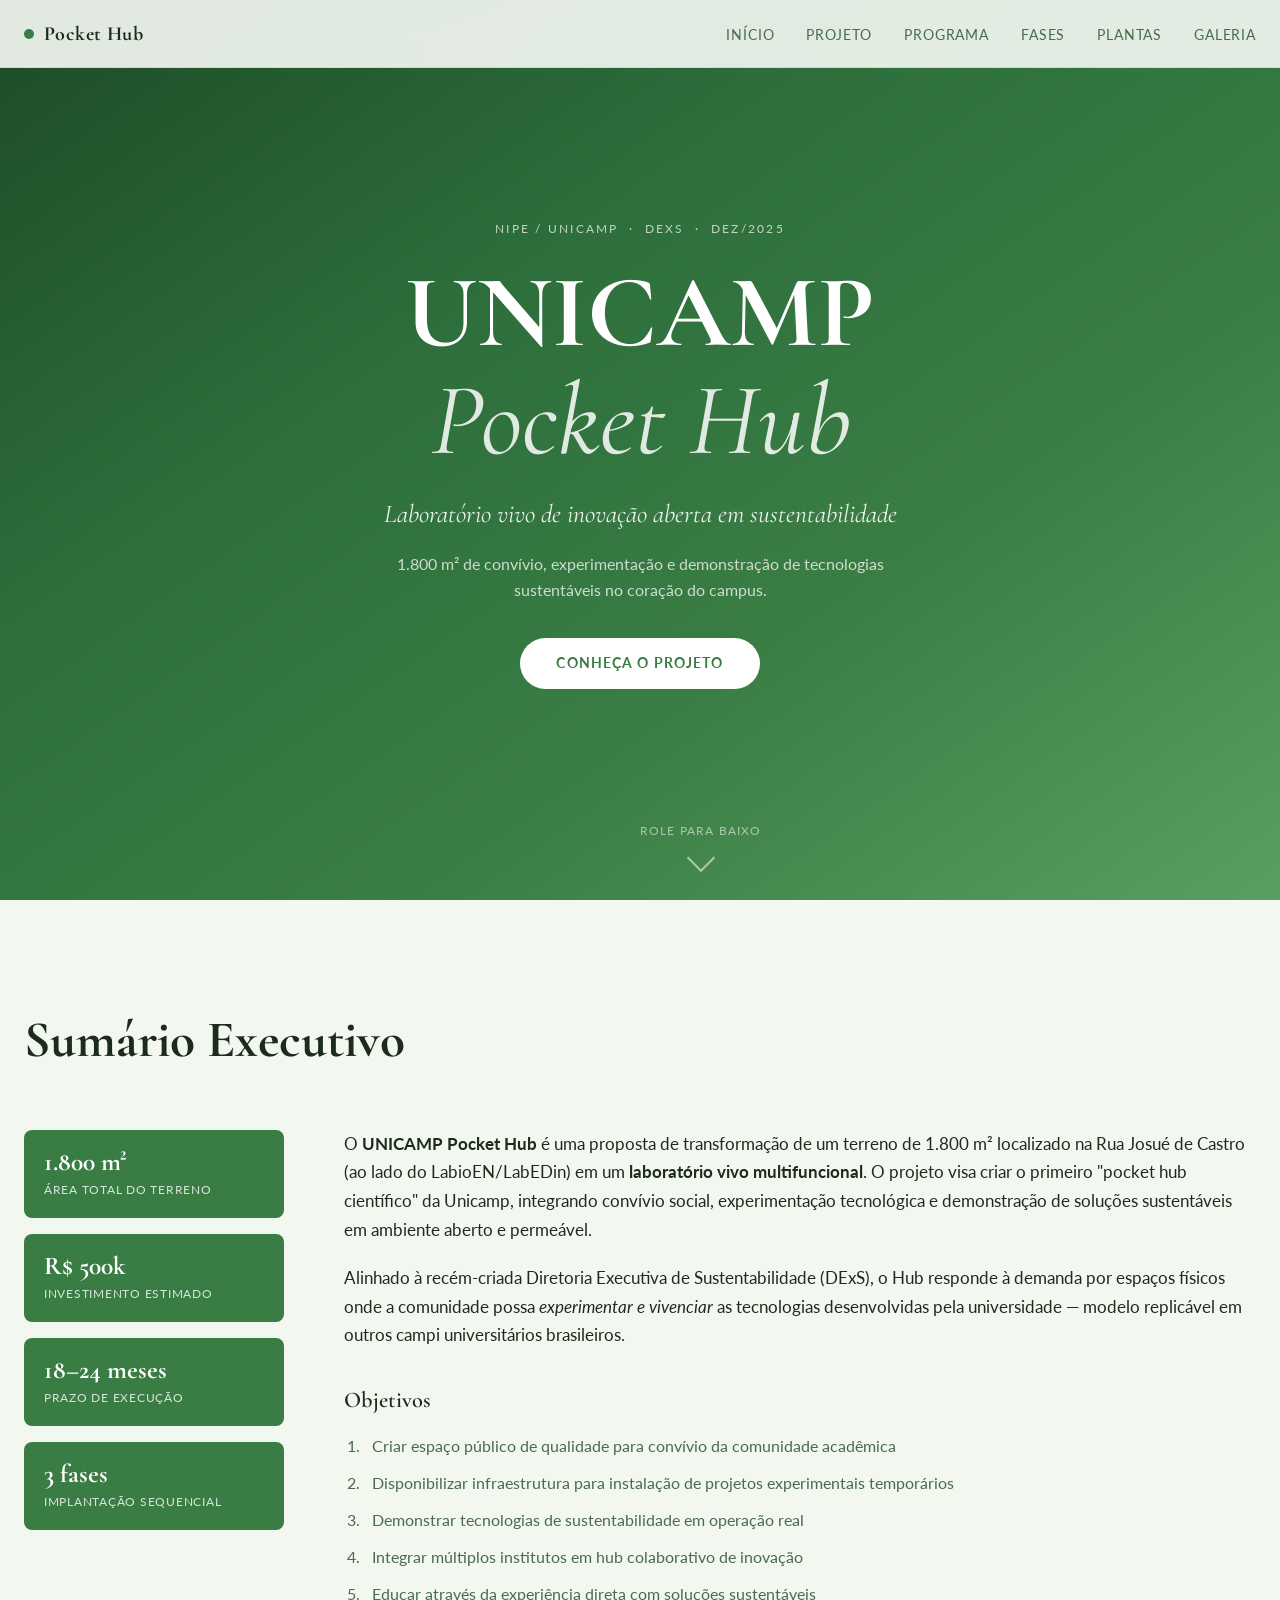
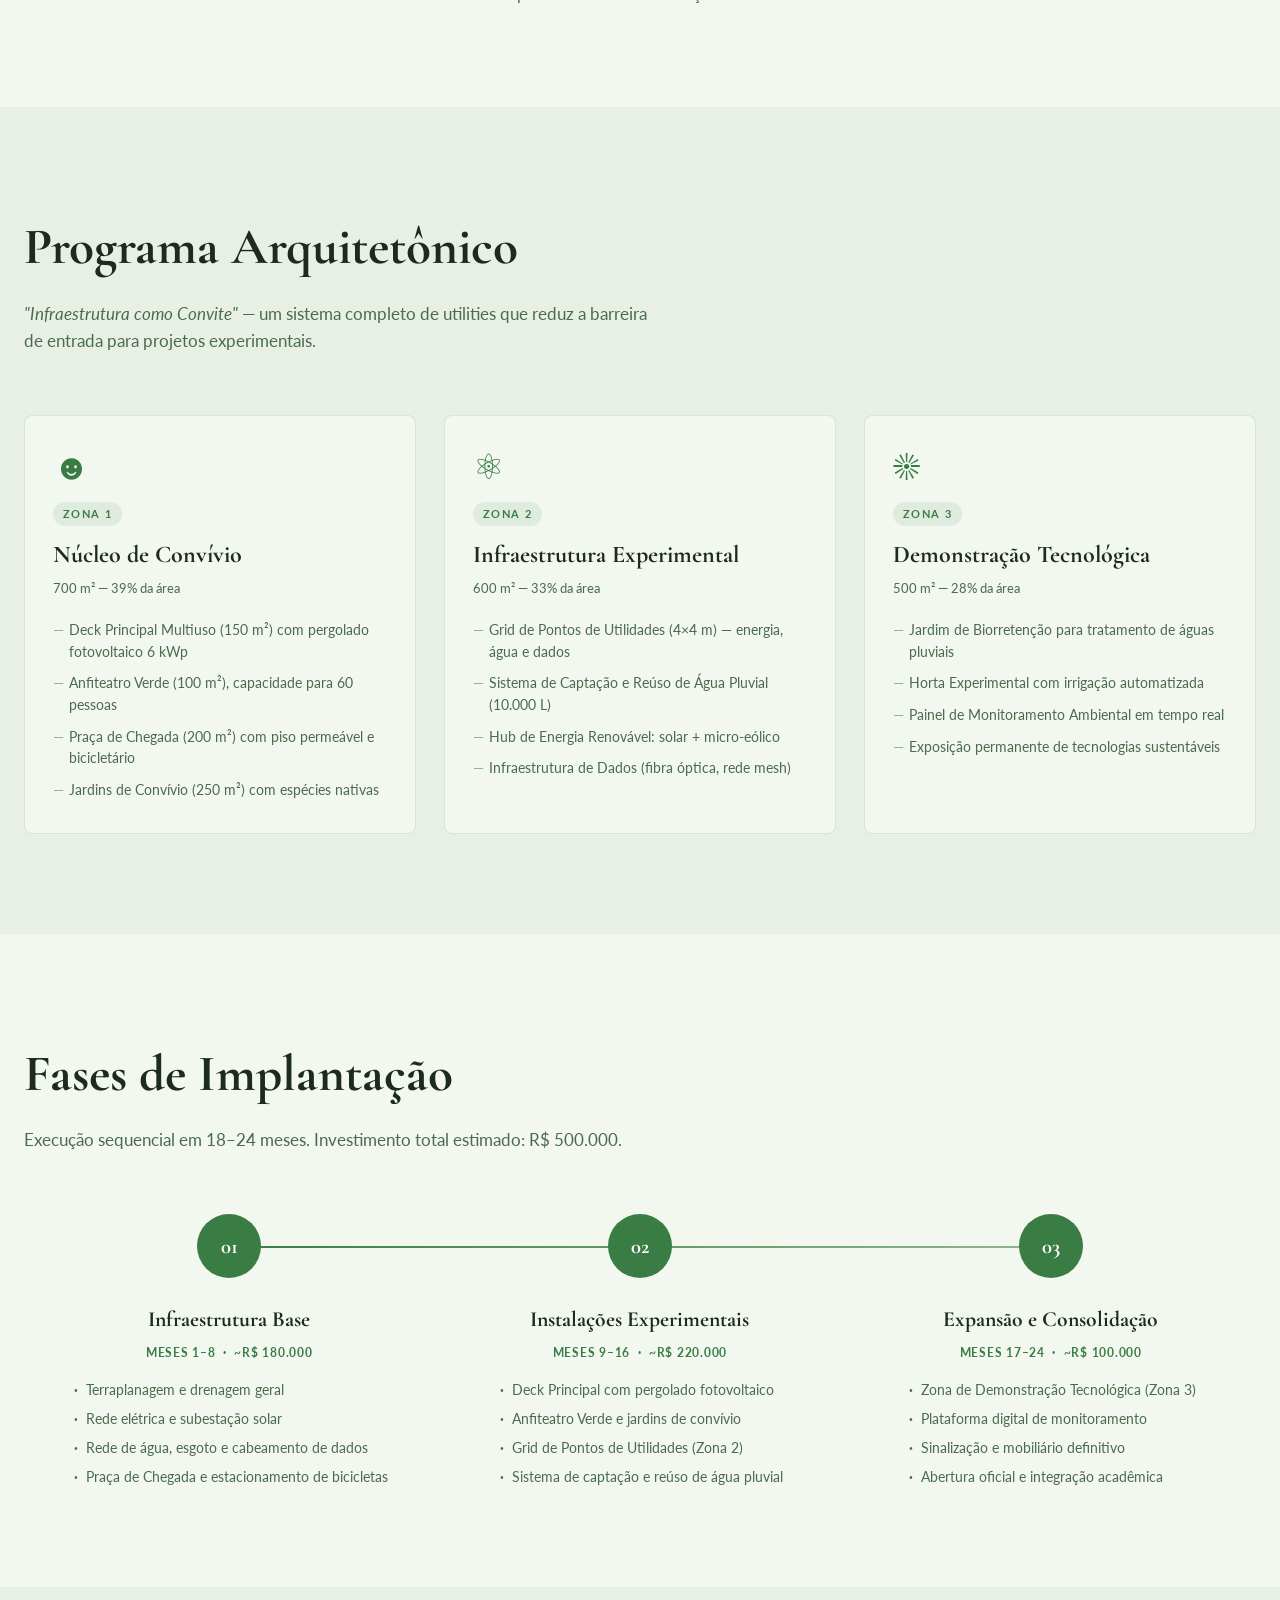
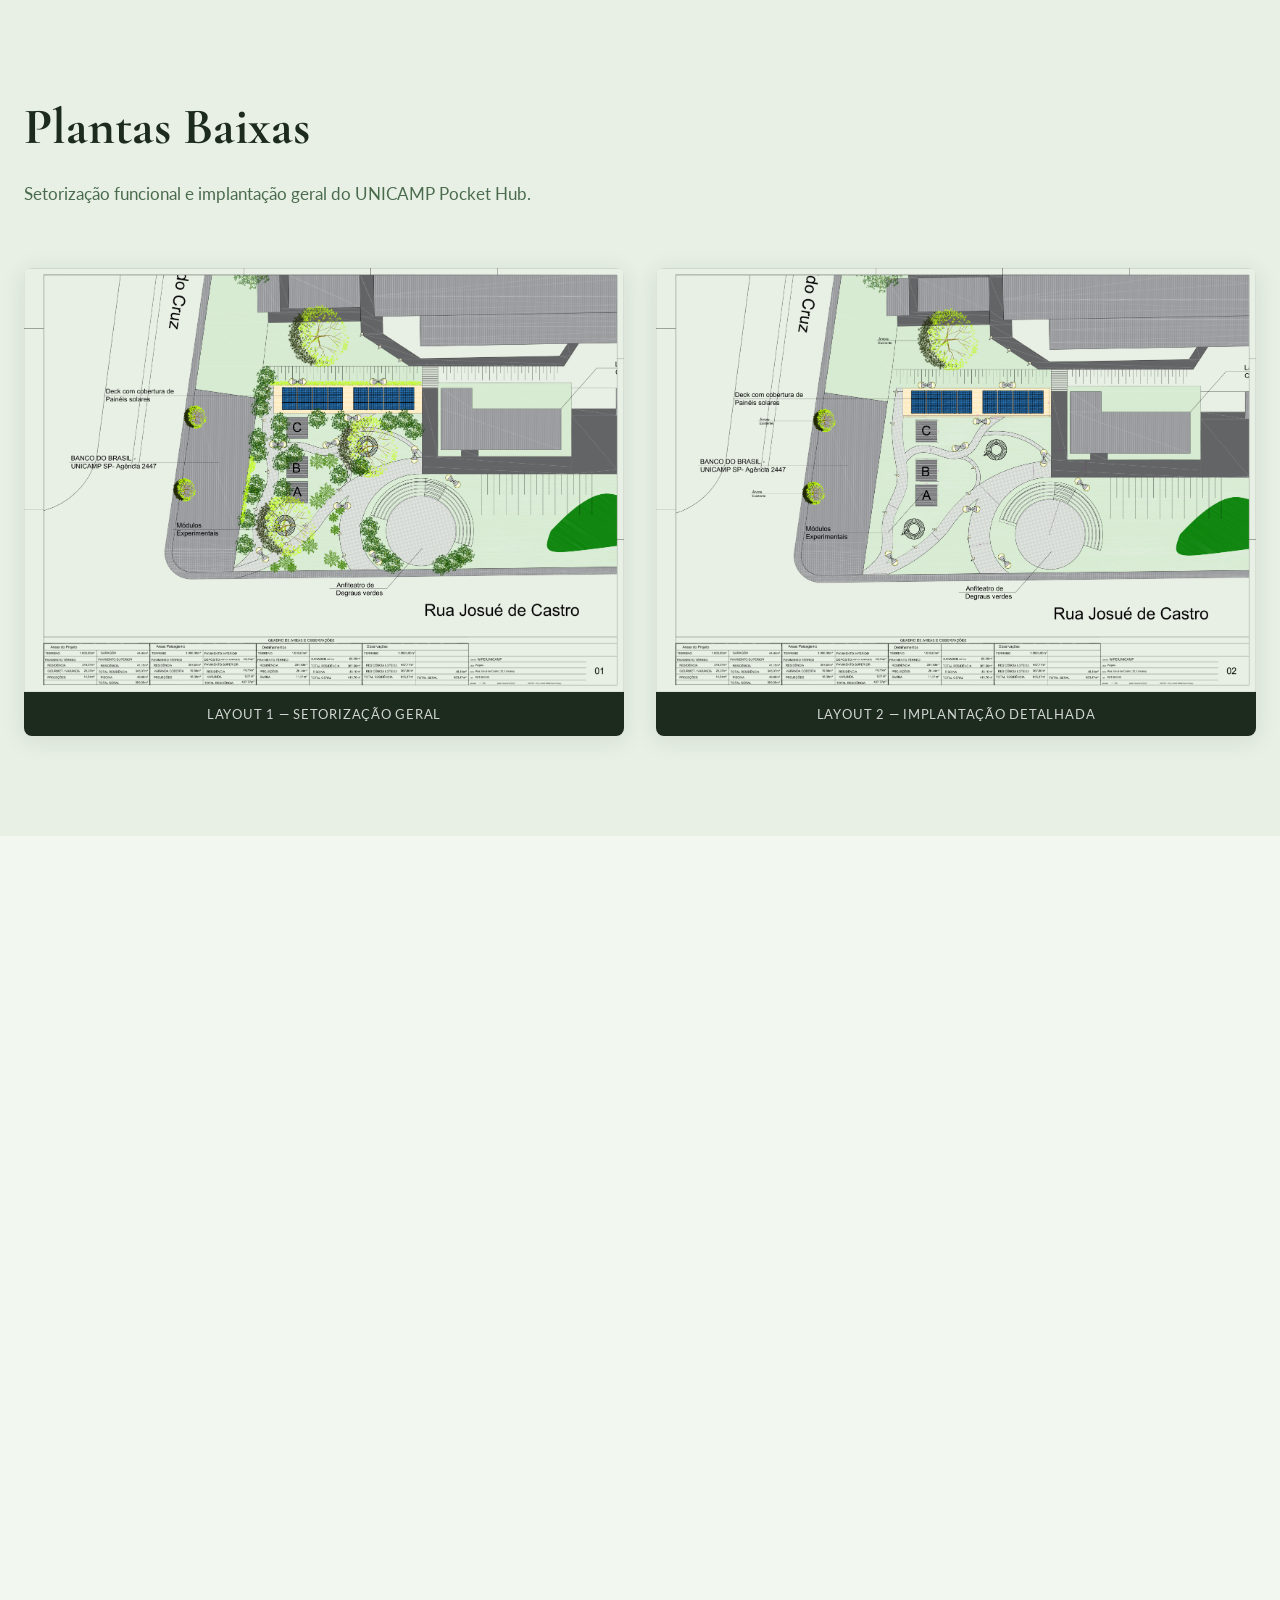
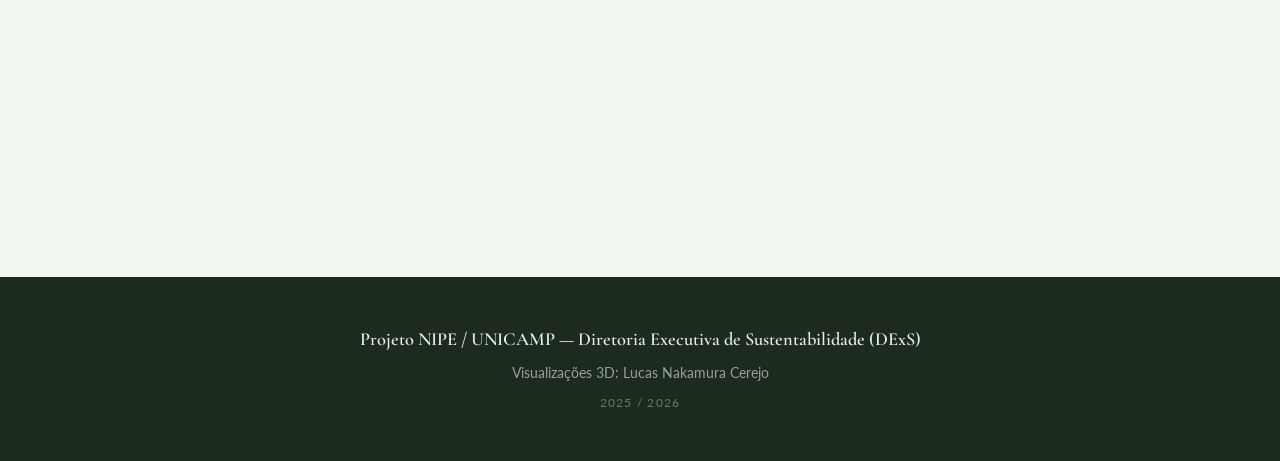
==== index.html @ 067ea8d1 "feat: initial GitHub Pages site for Pocket HIDS - Single-page pt-BR site: Hero, Sumário Executivo, P" ====
<!DOCTYPE html>
<html lang="pt-BR">
<head>
  <meta charset="UTF-8" />
  <meta name="viewport" content="width=device-width, initial-scale=1.0" />
  <title>UNICAMP Pocket Hub — NIPE/UNICAMP</title>
  <meta name="description" content="Pocket Hub de Inovação Aberta em Sustentabilidade — NIPE/UNICAMP. Laboratório vivo de 1.800m² para convívio, experimentação e demonstração de tecnologias sustentáveis." />
  <link rel="preconnect" href="https://fonts.googleapis.com" />
  <link rel="preconnect" href="https://fonts.gstatic.com" crossorigin />
  <link href="https://fonts.googleapis.com/css2?family=Cormorant+Garamond:ital,wght@0,400;0,600;0,700;1,400&family=Lato:wght@300;400;700&display=swap" rel="stylesheet" />
  <link rel="stylesheet" href="styles.css" />
</head>
<body>

  <!-- Scroll progress bar -->
  <div id="progress-bar" aria-hidden="true"></div>

  <!-- ========== NAVBAR (desktop) ========== -->
  <nav class="navbar" id="navbar">
    <div class="navbar__inner">
      <a class="navbar__brand" href="#inicio">
        <span class="navbar__brand-dot"></span>
        Pocket Hub
      </a>
      <ul class="navbar__links">
        <li><a href="#inicio">Início</a></li>
        <li><a href="#projeto">Projeto</a></li>
        <li><a href="#programa">Programa</a></li>
        <li><a href="#fases">Fases</a></li>
        <li><a href="#plantas">Plantas</a></li>
        <li><a href="#galeria">Galeria</a></li>
      </ul>
    </div>
  </nav>

  <!-- ========== HERO ========== -->
  <section id="inicio" class="hero">
    <div class="hero__bg" id="hero-bg"></div>
    <div class="hero__content">
      <p class="hero__eyebrow fade-in">NIPE / UNICAMP &nbsp;·&nbsp; DExS &nbsp;·&nbsp; Dez/2025</p>
      <h1 class="hero__title fade-in">UNICAMP<br><span>Pocket Hub</span></h1>
      <p class="hero__subtitle fade-in">Laboratório vivo de inovação aberta em sustentabilidade</p>
      <p class="hero__tagline fade-in">1.800 m² de convívio, experimentação e demonstração de tecnologias sustentáveis no coração do campus.</p>
      <a href="#projeto" class="hero__cta fade-in">Conheça o projeto</a>
    </div>
    <div class="hero__scroll-hint fade-in" aria-hidden="true">
      <span>role para baixo</span>
      <div class="hero__scroll-arrow"></div>
    </div>
  </section>

  <!-- ========== SUMÁRIO EXECUTIVO ========== -->
  <section id="projeto" class="section">
    <div class="section__inner">
      <h2 class="section__title fade-in">Sumário Executivo</h2>
      <div class="projeto__layout">

        <!-- Sticky stats sidebar -->
        <aside class="projeto__stats fade-in">
          <div class="stat-pill">
            <span class="stat-pill__value">1.800 m²</span>
            <span class="stat-pill__label">Área total do terreno</span>
          </div>
          <div class="stat-pill">
            <span class="stat-pill__value">R$ 500k</span>
            <span class="stat-pill__label">Investimento estimado</span>
          </div>
          <div class="stat-pill">
            <span class="stat-pill__value">18–24 meses</span>
            <span class="stat-pill__label">Prazo de execução</span>
          </div>
          <div class="stat-pill">
            <span class="stat-pill__value">3 fases</span>
            <span class="stat-pill__label">Implantação sequencial</span>
          </div>
        </aside>

        <!-- Overview + objectives -->
        <div class="projeto__body fade-in">
          <p class="projeto__overview">
            O <strong>UNICAMP Pocket Hub</strong> é uma proposta de transformação de um terreno de 1.800&nbsp;m² localizado na Rua Josué de Castro (ao lado do LabioEN/LabEDin) em um <strong>laboratório vivo multifuncional</strong>. O projeto visa criar o primeiro "pocket hub científico" da Unicamp, integrando convívio social, experimentação tecnológica e demonstração de soluções sustentáveis em ambiente aberto e permeável.
          </p>
          <p class="projeto__overview">
            Alinhado à recém-criada Diretoria Executiva de Sustentabilidade (DExS), o Hub responde à demanda por espaços físicos onde a comunidade possa <em>experimentar e vivenciar</em> as tecnologias desenvolvidas pela universidade — modelo replicável em outros campi universitários brasileiros.
          </p>
          <h3 class="projeto__objectives-title">Objetivos</h3>
          <ol class="projeto__objectives">
            <li>Criar espaço público de qualidade para convívio da comunidade acadêmica</li>
            <li>Disponibilizar infraestrutura para instalação de projetos experimentais temporários</li>
            <li>Demonstrar tecnologias de sustentabilidade em operação real</li>
            <li>Integrar múltiplos institutos em hub colaborativo de inovação</li>
            <li>Educar através da experiência direta com soluções sustentáveis</li>
          </ol>
        </div>
      </div>
    </div>
  </section>

  <!-- ========== PROGRAMA ARQUITETÔNICO ========== -->
  <section id="programa" class="section section--alt">
    <div class="section__inner">
      <h2 class="section__title fade-in">Programa Arquitetônico</h2>
      <p class="section__subtitle fade-in">
        <em>"Infraestrutura como Convite"</em> — um sistema completo de utilities que reduz a barreira de entrada para projetos experimentais.
      </p>

      <div class="zona-cards">

        <!-- Zona 1 -->
        <article class="zona-card fade-in">
          <div class="zona-card__icon" aria-hidden="true">&#9787;</div>
          <div class="zona-card__header">
            <span class="zona-card__tag">Zona 1</span>
            <h3 class="zona-card__title">Núcleo de Convívio</h3>
            <p class="zona-card__area">700 m² &mdash; 39% da área</p>
          </div>
          <ul class="zona-card__list">
            <li>Deck Principal Multiuso (150 m²) com pergolado fotovoltaico 6 kWp</li>
            <li>Anfiteatro Verde (100 m²), capacidade para 60 pessoas</li>
            <li>Praça de Chegada (200 m²) com piso permeável e bicicletário</li>
            <li>Jardins de Convívio (250 m²) com espécies nativas</li>
          </ul>
        </article>

        <!-- Zona 2 -->
        <article class="zona-card fade-in">
          <div class="zona-card__icon" aria-hidden="true">&#9883;</div>
          <div class="zona-card__header">
            <span class="zona-card__tag">Zona 2</span>
            <h3 class="zona-card__title">Infraestrutura Experimental</h3>
            <p class="zona-card__area">600 m² &mdash; 33% da área</p>
          </div>
          <ul class="zona-card__list">
            <li>Grid de Pontos de Utilidades (4×4 m) — energia, água e dados</li>
            <li>Sistema de Captação e Reúso de Água Pluvial (10.000 L)</li>
            <li>Hub de Energia Renovável: solar + micro-eólico</li>
            <li>Infraestrutura de Dados (fibra óptica, rede mesh)</li>
          </ul>
        </article>

        <!-- Zona 3 -->
        <article class="zona-card fade-in">
          <div class="zona-card__icon" aria-hidden="true">&#9728;</div>
          <div class="zona-card__header">
            <span class="zona-card__tag">Zona 3</span>
            <h3 class="zona-card__title">Demonstração Tecnológica</h3>
            <p class="zona-card__area">500 m² &mdash; 28% da área</p>
          </div>
          <ul class="zona-card__list">
            <li>Jardim de Biorretenção para tratamento de águas pluviais</li>
            <li>Horta Experimental com irrigação automatizada</li>
            <li>Painel de Monitoramento Ambiental em tempo real</li>
            <li>Exposição permanente de tecnologias sustentáveis</li>
          </ul>
        </article>

      </div>
    </div>
  </section>

  <!-- ========== FASES DE IMPLANTAÇÃO ========== -->
  <section id="fases" class="section">
    <div class="section__inner">
      <h2 class="section__title fade-in">Fases de Implantação</h2>
      <p class="section__subtitle fade-in">Execução sequencial em 18–24 meses. Investimento total estimado: R$&nbsp;500.000.</p>

      <div class="timeline">

        <div class="timeline__step fade-in">
          <div class="timeline__marker">
            <span class="timeline__number">01</span>
          </div>
          <div class="timeline__connector" aria-hidden="true"></div>
          <div class="timeline__body">
            <h3 class="timeline__title">Infraestrutura Base</h3>
            <p class="timeline__period">Meses 1–8 &nbsp;·&nbsp; ~R$ 180.000</p>
            <ul class="timeline__list">
              <li>Terraplanagem e drenagem geral</li>
              <li>Rede elétrica e subestação solar</li>
              <li>Rede de água, esgoto e cabeamento de dados</li>
              <li>Praça de Chegada e estacionamento de bicicletas</li>
            </ul>
          </div>
        </div>

        <div class="timeline__step fade-in">
          <div class="timeline__marker">
            <span class="timeline__number">02</span>
          </div>
          <div class="timeline__connector" aria-hidden="true"></div>
          <div class="timeline__body">
            <h3 class="timeline__title">Instalações Experimentais</h3>
            <p class="timeline__period">Meses 9–16 &nbsp;·&nbsp; ~R$ 220.000</p>
            <ul class="timeline__list">
              <li>Deck Principal com pergolado fotovoltaico</li>
              <li>Anfiteatro Verde e jardins de convívio</li>
              <li>Grid de Pontos de Utilidades (Zona 2)</li>
              <li>Sistema de captação e reúso de água pluvial</li>
            </ul>
          </div>
        </div>

        <div class="timeline__step fade-in">
          <div class="timeline__marker">
            <span class="timeline__number">03</span>
          </div>
          <div class="timeline__body">
            <h3 class="timeline__title">Expansão e Consolidação</h3>
            <p class="timeline__period">Meses 17–24 &nbsp;·&nbsp; ~R$ 100.000</p>
            <ul class="timeline__list">
              <li>Zona de Demonstração Tecnológica (Zona 3)</li>
              <li>Plataforma digital de monitoramento</li>
              <li>Sinalização e mobiliário definitivo</li>
              <li>Abertura oficial e integração acadêmica</li>
            </ul>
          </div>
        </div>

      </div>
    </div>
  </section>

  <!-- ========== PLANTAS BAIXAS ========== -->
  <section id="plantas" class="section section--alt">
    <div class="section__inner">
      <h2 class="section__title fade-in">Plantas Baixas</h2>
      <p class="section__subtitle fade-in">Setorização funcional e implantação geral do UNICAMP Pocket Hub.</p>

      <div class="plantas__grid">
        <figure class="plantas__figure fade-in">
          <img
            src="PROJETO_CP2B_PRACA-Layout1.webp"
            alt="Planta baixa Layout 1 — Setorização geral do Pocket Hub"
            loading="lazy"
            class="plantas__img"
          />
          <figcaption class="plantas__caption">Layout 1 — Setorização geral</figcaption>
        </figure>
        <figure class="plantas__figure fade-in">
          <img
            src="PROJETO_CP2B_PRACA-Layout2.webp"
            alt="Planta baixa Layout 2 — Implantação detalhada do Pocket Hub"
            loading="lazy"
            class="plantas__img"
          />
          <figcaption class="plantas__caption">Layout 2 — Implantação detalhada</figcaption>
        </figure>
      </div>
    </div>
  </section>

  <!-- ========== GALERIA 3D ========== -->
  <section id="galeria" class="section">
    <div class="section__inner">
      <h2 class="section__title fade-in">Galeria 3D</h2>
      <p class="section__subtitle fade-in">Visualizações arquitetônicas do UNICAMP Pocket Hub. Clique para ampliar.</p>

      <div class="gallery" id="gallery">

        <!-- Enhanced post-production renders -->
        <button class="gallery__item fade-in" data-index="0" aria-label="Abrir render 1 em tela cheia">
          <img src="3drenders/webp_output/enchanced_previas_post_production.webp" alt="Render pós-produção 1 — Vista geral do Pocket Hub" loading="lazy" />
        </button>
        <button class="gallery__item fade-in" data-index="1" aria-label="Abrir render 2 em tela cheia">
          <img src="3drenders/webp_output/enchanced_previas_post_production2.webp" alt="Render pós-produção 2 — Deck principal e pergolado solar" loading="lazy" />
        </button>
        <button class="gallery__item fade-in" data-index="2" aria-label="Abrir render 3 em tela cheia">
          <img src="3drenders/webp_output/enchanced_previas_post_production3.webp" alt="Render pós-produção 3 — Área de convívio" loading="lazy" />
        </button>
        <button class="gallery__item fade-in" data-index="3" aria-label="Abrir render 4 em tela cheia">
          <img src="3drenders/webp_output/enchanced_previas_post_production4.webp" alt="Render pós-produção 4 — Perspectiva geral" loading="lazy" />
        </button>

        <!-- Scene 1-3 (Pocket_HIDS2) -->
        <button class="gallery__item fade-in" data-index="4" aria-label="Abrir cena 1 em tela cheia">
          <img src="3drenders/webp_output/previas_Pocket_HIDS2Scene 1.webp" alt="Cena 1 — Entrada principal" loading="lazy" />
        </button>
        <button class="gallery__item fade-in" data-index="5" aria-label="Abrir cena 2 em tela cheia">
          <img src="3drenders/webp_output/previas_Pocket_HIDS2Scene 2.webp" alt="Cena 2 — Vista lateral" loading="lazy" />
        </button>
        <button class="gallery__item fade-in" data-index="6" aria-label="Abrir cena 3 em tela cheia">
          <img src="3drenders/webp_output/previas_Pocket_HIDS2Scene 3.webp" alt="Cena 3 — Anfiteatro verde" loading="lazy" />
        </button>

        <!-- Scenes 4–20 -->
        <button class="gallery__item fade-in" data-index="7" aria-label="Abrir cena 4 em tela cheia">
          <img src="3drenders/webp_output/previas_Pocket_HIDSScene 4.webp" alt="Cena 4 — Zona de convívio" loading="lazy" />
        </button>
        <button class="gallery__item fade-in" data-index="8" aria-label="Abrir cena 5 em tela cheia">
          <img src="3drenders/webp_output/previas_Pocket_HIDSScene 5.webp" alt="Cena 5 — Jardins nativos" loading="lazy" />
        </button>
        <button class="gallery__item fade-in" data-index="9" aria-label="Abrir cena 6 em tela cheia">
          <img src="3drenders/webp_output/previas_Pocket_HIDSScene 6.webp" alt="Cena 6 — Infraestrutura experimental" loading="lazy" />
        </button>
        <button class="gallery__item fade-in" data-index="10" aria-label="Abrir cena 7 em tela cheia">
          <img src="3drenders/webp_output/previas_Pocket_HIDSScene 7.webp" alt="Cena 7 — Vista aérea" loading="lazy" />
        </button>
        <button class="gallery__item fade-in" data-index="11" aria-label="Abrir cena 8 em tela cheia">
          <img src="3drenders/webp_output/previas_Pocket_HIDSScene 8.webp" alt="Cena 8 — Deck coberto" loading="lazy" />
        </button>
        <button class="gallery__item fade-in" data-index="12" aria-label="Abrir cena 9 em tela cheia">
          <img src="3drenders/webp_output/previas_Pocket_HIDSScene 9.webp" alt="Cena 9 — Praça de chegada" loading="lazy" />
        </button>
        <button class="gallery__item fade-in" data-index="13" aria-label="Abrir cena 10 em tela cheia">
          <img src="3drenders/webp_output/previas_Pocket_HIDSScene 10.webp" alt="Cena 10 — Pergolado solar" loading="lazy" />
        </button>
        <button class="gallery__item fade-in" data-index="14" aria-label="Abrir cena 11 em tela cheia">
          <img src="3drenders/webp_output/previas_Pocket_HIDSScene 11.webp" alt="Cena 11 — Área de estar" loading="lazy" />
        </button>
        <button class="gallery__item fade-in" data-index="15" aria-label="Abrir cena 12 em tela cheia">
          <img src="3drenders/webp_output/previas_Pocket_HIDSScene 12.webp" alt="Cena 12 — Horta experimental" loading="lazy" />
        </button>
        <button class="gallery__item fade-in" data-index="16" aria-label="Abrir cena 13 em tela cheia">
          <img src="3drenders/webp_output/previas_Pocket_HIDSScene 13.webp" alt="Cena 13 — Zona de demonstração" loading="lazy" />
        </button>
        <button class="gallery__item fade-in" data-index="17" aria-label="Abrir cena 14 em tela cheia">
          <img src="3drenders/webp_output/previas_Pocket_HIDSScene 14.webp" alt="Cena 14 — Vista noturna" loading="lazy" />
        </button>
        <button class="gallery__item fade-in" data-index="18" aria-label="Abrir cena 15 em tela cheia">
          <img src="3drenders/webp_output/previas_Pocket_HIDSScene 15.webp" alt="Cena 15 — Iluminação solar" loading="lazy" />
        </button>
        <button class="gallery__item fade-in" data-index="19" aria-label="Abrir cena 16 em tela cheia">
          <img src="3drenders/webp_output/previas_Pocket_HIDSScene 16.webp" alt="Cena 16 — Perspectiva interior" loading="lazy" />
        </button>
        <button class="gallery__item fade-in" data-index="20" aria-label="Abrir cena 17 em tela cheia">
          <img src="3drenders/webp_output/previas_Pocket_HIDSScene 17.webp" alt="Cena 17 — Cobertura verde" loading="lazy" />
        </button>
        <button class="gallery__item fade-in" data-index="21" aria-label="Abrir cena 18 em tela cheia">
          <img src="3drenders/webp_output/previas_Pocket_HIDSScene 18.webp" alt="Cena 18 — Passarela central" loading="lazy" />
        </button>
        <button class="gallery__item fade-in" data-index="22" aria-label="Abrir cena 19 em tela cheia">
          <img src="3drenders/webp_output/previas_Pocket_HIDSScene 19.webp" alt="Cena 19 — Biorretenção" loading="lazy" />
        </button>
        <button class="gallery__item fade-in" data-index="23" aria-label="Abrir cena 20 em tela cheia">
          <img src="3drenders/webp_output/previas_Pocket_HIDSScene 20.webp" alt="Cena 20 — Vista panorâmica final" loading="lazy" />
        </button>

      </div>
    </div>
  </section>

  <!-- ========== FOOTER ========== -->
  <footer class="footer">
    <div class="footer__inner">
      <p class="footer__project">Projeto NIPE / UNICAMP &mdash; Diretoria Executiva de Sustentabilidade (DExS)</p>
      <p class="footer__credits">Visualizações 3D: Lucas Nakamura Cerejo</p>
      <p class="footer__year">2025 / 2026</p>
    </div>
  </footer>

  <!-- ========== LIGHTBOX ========== -->
  <div class="lightbox" id="lightbox" role="dialog" aria-modal="true" aria-label="Visualizador de imagem" hidden>
    <button class="lightbox__close" id="lb-close" aria-label="Fechar">&times;</button>
    <button class="lightbox__prev"  id="lb-prev"  aria-label="Anterior">&#8592;</button>
    <button class="lightbox__next"  id="lb-next"  aria-label="Pr&oacute;xima">&#8594;</button>
    <div class="lightbox__img-wrap">
      <img class="lightbox__img" id="lb-img" src="" alt="" />
    </div>
    <p class="lightbox__counter" id="lb-counter" aria-live="polite"></p>
  </div>

  <!-- ========== MOBILE BOTTOM NAV ========== -->
  <nav class="mobile-nav" id="mobile-nav" aria-label="Navegação mobile">
    <button class="mobile-nav__tab active" data-target="inicio">
      <span class="mobile-nav__icon">&#8962;</span>
      <span>Início</span>
    </button>
    <button class="mobile-nav__tab" data-target="programa">
      <span class="mobile-nav__icon">&#9783;</span>
      <span>Programa</span>
    </button>
    <button class="mobile-nav__tab" data-target="plantas">
      <span class="mobile-nav__icon">&#9636;</span>
      <span>Plantas</span>
    </button>
    <button class="mobile-nav__tab" data-target="galeria">
      <span class="mobile-nav__icon">&#9671;</span>
      <span>Galeria</span>
    </button>
  </nav>

  <script src="script.js"></script>
</body>
</html>
---- styles.css ----
/* ============================================================
   UNICAMP Pocket Hub — styles.css
   ============================================================ */

/* ---------- CSS Custom Properties ---------- */
:root {
  --color-bg:         #F2F7F0;
  --color-surface:    #E8F0E5;
  --color-accent:     #3A7D44;
  --color-accent-2:   #8FB88A;
  --color-text:       #1C2B1E;
  --color-text-muted: #4A6B4E;
  --color-footer-bg:  #1C2B1E;
  --font-heading:     'Cormorant Garamond', serif;
  --font-body:        'Lato', sans-serif;
  --radius:           8px;
  --transition:       cubic-bezier(0.4, 0, 0.2, 1);
  --nav-h:            68px;
  --mobile-nav-h:     64px;
}

/* ---------- Reset ---------- */
*, *::before, *::after { box-sizing: border-box; margin: 0; padding: 0; }

html {
  scroll-behavior: smooth;
  font-size: 16px;
}

body {
  font-family: var(--font-body);
  background-color: var(--color-bg);
  color: var(--color-text);
  line-height: 1.6;
  overflow-x: hidden;
}

img { display: block; max-width: 100%; height: auto; }
button { cursor: pointer; border: none; background: none; font-family: inherit; }
a { color: inherit; text-decoration: none; }
ul, ol { list-style: none; }

/* ---------- Scroll progress bar ---------- */
#progress-bar {
  position: fixed;
  top: 0; left: 0;
  height: 3px;
  width: 0%;
  background: var(--color-accent);
  z-index: 9999;
  transition: width 0.1s linear;
}

/* ---------- Fade-in animation ---------- */
.fade-in {
  opacity: 0;
  transform: translateY(24px);
  transition: opacity 0.6s var(--transition), transform 0.6s var(--transition);
}
.fade-in.visible {
  opacity: 1;
  transform: translateY(0);
}

/* ============================================================
   NAVBAR
   ============================================================ */
.navbar {
  position: fixed;
  top: 0; left: 0; right: 0;
  height: var(--nav-h);
  background: rgba(242, 247, 240, 0.92);
  backdrop-filter: blur(12px);
  -webkit-backdrop-filter: blur(12px);
  border-bottom: 1px solid rgba(58, 125, 68, 0.12);
  z-index: 1000;
}

.navbar__inner {
  max-width: 1280px;
  margin: 0 auto;
  padding: 0 24px;
  height: 100%;
  display: flex;
  align-items: center;
  justify-content: space-between;
}

.navbar__brand {
  display: flex;
  align-items: center;
  gap: 10px;
  font-family: var(--font-heading);
  font-size: 1.25rem;
  font-weight: 700;
  color: var(--color-text);
  letter-spacing: 0.02em;
}

.navbar__brand-dot {
  width: 10px; height: 10px;
  border-radius: 50%;
  background: var(--color-accent);
  flex-shrink: 0;
}

.navbar__links {
  display: flex;
  gap: 32px;
}

.navbar__links a {
  font-size: 0.875rem;
  font-weight: 400;
  letter-spacing: 0.06em;
  text-transform: uppercase;
  color: var(--color-text-muted);
  transition: color 0.2s;
  position: relative;
}

.navbar__links a::after {
  content: '';
  position: absolute;
  bottom: -4px; left: 0;
  width: 0; height: 2px;
  background: var(--color-accent);
  transition: width 0.25s var(--transition);
}

.navbar__links a:hover { color: var(--color-accent); }
.navbar__links a:hover::after { width: 100%; }

/* ============================================================
   HERO
   ============================================================ */
.hero {
  position: relative;
  min-height: 100vh;
  display: flex;
  flex-direction: column;
  align-items: center;
  justify-content: center;
  text-align: center;
  overflow: hidden;
  padding: calc(var(--nav-h) + 40px) 24px 100px;
  scroll-margin-top: var(--nav-h);
}

.hero__bg {
  position: absolute;
  inset: 0;
  background: linear-gradient(
    145deg,
    #1C4A26 0%,
    #2D6E3C 35%,
    #3A7D44 65%,
    #5A9E60 100%
  );
  will-change: transform;
  z-index: 0;
}

.hero__content {
  position: relative;
  z-index: 1;
  max-width: 760px;
}

.hero__eyebrow {
  font-size: 0.78rem;
  letter-spacing: 0.18em;
  text-transform: uppercase;
  color: rgba(255,255,255,0.7);
  margin-bottom: 20px;
  transition-delay: 0.05s;
}

.hero__title {
  font-family: var(--font-heading);
  font-size: clamp(3rem, 8vw, 6.5rem);
  font-weight: 700;
  line-height: 1.05;
  color: #fff;
  margin-bottom: 20px;
  transition-delay: 0.15s;
}

.hero__title span {
  color: rgba(255,255,255,0.85);
  font-style: italic;
  font-weight: 400;
}

.hero__subtitle {
  font-family: var(--font-heading);
  font-size: clamp(1.1rem, 2.5vw, 1.6rem);
  font-style: italic;
  color: rgba(255,255,255,0.9);
  margin-bottom: 16px;
  transition-delay: 0.25s;
}

.hero__tagline {
  font-size: 1rem;
  color: rgba(255,255,255,0.75);
  max-width: 540px;
  margin: 0 auto 36px;
  transition-delay: 0.35s;
}

.hero__cta {
  display: inline-block;
  background: #fff;
  color: var(--color-accent);
  font-weight: 700;
  font-size: 0.875rem;
  letter-spacing: 0.08em;
  text-transform: uppercase;
  padding: 14px 36px;
  border-radius: 40px;
  transition: background 0.25s, color 0.25s, transform 0.2s;
  transition-delay: 0.45s;
}

.hero__cta:hover {
  background: var(--color-accent);
  color: #fff;
  transform: translateY(-2px);
}

.hero__scroll-hint {
  position: absolute;
  bottom: 32px; left: 50%;
  transform: translateX(-50%);
  display: flex;
  flex-direction: column;
  align-items: center;
  gap: 8px;
  color: rgba(255,255,255,0.55);
  font-size: 0.72rem;
  letter-spacing: 0.1em;
  text-transform: uppercase;
  z-index: 1;
  transition-delay: 0.6s;
}

.hero__scroll-arrow {
  width: 20px; height: 20px;
  border-right: 2px solid rgba(255,255,255,0.55);
  border-bottom: 2px solid rgba(255,255,255,0.55);
  transform: rotate(45deg);
  animation: bounce 1.8s infinite;
}

@keyframes bounce {
  0%, 100% { transform: rotate(45deg) translateY(0); }
  50%       { transform: rotate(45deg) translateY(5px); }
}

/* ============================================================
   SECTION BASE
   ============================================================ */
.section {
  padding: 100px 0;
  scroll-margin-top: 80px;
}

.section--alt {
  background: var(--color-surface);
}

.section__inner {
  max-width: 1280px;
  margin: 0 auto;
  padding: 0 24px;
}

.section__title {
  font-family: var(--font-heading);
  font-size: clamp(2rem, 4vw, 3.2rem);
  font-weight: 700;
  color: var(--color-text);
  margin-bottom: 12px;
}

.section__subtitle {
  font-size: 1.05rem;
  color: var(--color-text-muted);
  max-width: 640px;
  margin-bottom: 60px;
}

/* ============================================================
   SUMÁRIO EXECUTIVO
   ============================================================ */
.projeto__layout {
  display: grid;
  grid-template-columns: 260px 1fr;
  gap: 60px;
  align-items: start;
  margin-top: 48px;
}

.projeto__stats {
  position: sticky;
  top: calc(var(--nav-h) + 24px);
  display: flex;
  flex-direction: column;
  gap: 16px;
}

.stat-pill {
  background: var(--color-accent);
  border-radius: var(--radius);
  padding: 18px 20px;
  color: #fff;
}

.stat-pill__value {
  display: block;
  font-family: var(--font-heading);
  font-size: 1.6rem;
  font-weight: 700;
  line-height: 1.1;
}

.stat-pill__label {
  display: block;
  font-size: 0.78rem;
  letter-spacing: 0.06em;
  text-transform: uppercase;
  opacity: 0.8;
  margin-top: 4px;
}

.projeto__overview {
  font-size: 1.05rem;
  color: var(--color-text);
  margin-bottom: 20px;
  line-height: 1.7;
}

.projeto__objectives-title {
  font-family: var(--font-heading);
  font-size: 1.4rem;
  font-weight: 600;
  color: var(--color-text);
  margin: 32px 0 16px;
}

.projeto__objectives {
  list-style: decimal;
  padding-left: 20px;
  display: flex;
  flex-direction: column;
  gap: 12px;
}

.projeto__objectives li {
  font-size: 0.98rem;
  color: var(--color-text-muted);
  line-height: 1.6;
  padding-left: 8px;
}

/* ============================================================
   PROGRAMA ARQUITETÔNICO — ZONA CARDS
   ============================================================ */
.zona-cards {
  display: grid;
  grid-template-columns: repeat(3, 1fr);
  gap: 28px;
  margin-top: 48px;
}

.zona-card {
  background: var(--color-bg);
  border-radius: var(--radius);
  border: 1px solid rgba(58,125,68,0.15);
  padding: 32px 28px;
  display: flex;
  flex-direction: column;
  gap: 0;
  transition: transform 0.25s var(--transition), box-shadow 0.25s;
}

.zona-card:hover {
  transform: translateY(-4px);
  box-shadow: 0 12px 40px rgba(58,125,68,0.12);
}

.zona-card__icon {
  font-size: 2.2rem;
  margin-bottom: 16px;
  color: var(--color-accent);
  line-height: 1;
}

.zona-card__tag {
  display: inline-block;
  font-size: 0.7rem;
  font-weight: 700;
  letter-spacing: 0.12em;
  text-transform: uppercase;
  color: var(--color-accent);
  background: rgba(58,125,68,0.1);
  padding: 3px 10px;
  border-radius: 20px;
  margin-bottom: 10px;
}

.zona-card__title {
  font-family: var(--font-heading);
  font-size: 1.5rem;
  font-weight: 700;
  color: var(--color-text);
  margin-bottom: 4px;
}

.zona-card__area {
  font-size: 0.82rem;
  color: var(--color-text-muted);
  margin-bottom: 20px;
}

.zona-card__list {
  display: flex;
  flex-direction: column;
  gap: 10px;
}

.zona-card__list li {
  font-size: 0.9rem;
  color: var(--color-text-muted);
  line-height: 1.5;
  padding-left: 16px;
  position: relative;
}

.zona-card__list li::before {
  content: '—';
  position: absolute;
  left: 0;
  color: var(--color-accent-2);
}

/* ============================================================
   FASES — TIMELINE
   ============================================================ */
.timeline {
  display: grid;
  grid-template-columns: repeat(3, 1fr);
  gap: 0;
  margin-top: 48px;
  position: relative;
}

.timeline::before {
  content: '';
  position: absolute;
  top: 32px;
  left: calc(100% / 6);
  right: calc(100% / 6);
  height: 2px;
  background: linear-gradient(90deg, var(--color-accent), var(--color-accent-2));
  z-index: 0;
}

.timeline__step {
  display: flex;
  flex-direction: column;
  align-items: center;
  text-align: center;
  padding: 0 20px;
  position: relative;
}

.timeline__marker {
  position: relative;
  z-index: 1;
  width: 64px; height: 64px;
  border-radius: 50%;
  background: var(--color-accent);
  display: flex;
  align-items: center;
  justify-content: center;
  margin-bottom: 24px;
  flex-shrink: 0;
}

.timeline__number {
  font-family: var(--font-heading);
  font-size: 1.3rem;
  font-weight: 700;
  color: #fff;
}

.timeline__title {
  font-family: var(--font-heading);
  font-size: 1.35rem;
  font-weight: 700;
  color: var(--color-text);
  margin-bottom: 6px;
}

.timeline__period {
  font-size: 0.78rem;
  letter-spacing: 0.06em;
  color: var(--color-accent);
  text-transform: uppercase;
  font-weight: 700;
  margin-bottom: 16px;
}

.timeline__list {
  text-align: left;
  display: flex;
  flex-direction: column;
  gap: 8px;
}

.timeline__list li {
  font-size: 0.88rem;
  color: var(--color-text-muted);
  padding-left: 16px;
  position: relative;
  line-height: 1.5;
}

.timeline__list li::before {
  content: '·';
  position: absolute;
  left: 4px;
  color: var(--color-accent);
  font-weight: 700;
}

/* ============================================================
   PLANTAS BAIXAS
   ============================================================ */
.plantas__grid {
  display: grid;
  grid-template-columns: 1fr 1fr;
  gap: 32px;
  margin-top: 48px;
}

.plantas__figure {
  border-radius: var(--radius);
  overflow: hidden;
  box-shadow: 0 4px 24px rgba(28,43,30,0.1);
}

.plantas__img {
  width: 100%;
  height: auto;
  display: block;
  transition: transform 0.4s var(--transition);
}

.plantas__figure:hover .plantas__img {
  transform: scale(1.02);
}

.plantas__caption {
  background: var(--color-text);
  color: rgba(255,255,255,0.8);
  font-size: 0.8rem;
  letter-spacing: 0.06em;
  text-transform: uppercase;
  padding: 12px 20px;
  text-align: center;
}

/* ============================================================
   GALLERY — CSS MASONRY
   ============================================================ */
.gallery {
  columns: 3;
  column-gap: 16px;
  margin-top: 48px;
}

.gallery__item {
  display: block;
  width: 100%;
  break-inside: avoid;
  margin-bottom: 16px;
  border-radius: var(--radius);
  overflow: hidden;
  position: relative;
  cursor: pointer;
}

.gallery__item img {
  width: 100%;
  height: auto;
  display: block;
  transition: transform 0.4s var(--transition);
}

.gallery__item::after {
  content: '';
  position: absolute;
  inset: 0;
  background: rgba(58,125,68,0);
  transition: background 0.3s;
}

.gallery__item:hover img {
  transform: scale(1.04);
}

.gallery__item:hover::after {
  background: rgba(58,125,68,0.12);
}

.gallery__item:focus-visible {
  outline: 3px solid var(--color-accent);
  outline-offset: 2px;
}

/* ============================================================
   LIGHTBOX
   ============================================================ */
.lightbox {
  position: fixed;
  inset: 0;
  background: rgba(10, 18, 12, 0.95);
  display: flex;
  align-items: center;
  justify-content: center;
  z-index: 2000;
  padding: 20px;
}

.lightbox[hidden] { display: none; }

.lightbox__img-wrap {
  max-width: calc(100vw - 160px);
  max-height: calc(100vh - 80px);
  display: flex;
  align-items: center;
  justify-content: center;
}

.lightbox__img {
  max-width: 100%;
  max-height: calc(100vh - 80px);
  object-fit: contain;
  border-radius: 4px;
  box-shadow: 0 24px 80px rgba(0,0,0,0.6);
}

.lightbox__close,
.lightbox__prev,
.lightbox__next {
  position: absolute;
  background: rgba(255,255,255,0.1);
  border: 1px solid rgba(255,255,255,0.2);
  color: #fff;
  font-size: 1.4rem;
  width: 48px; height: 48px;
  border-radius: 50%;
  display: flex;
  align-items: center;
  justify-content: center;
  transition: background 0.2s, transform 0.2s;
  z-index: 2001;
}

.lightbox__close:hover,
.lightbox__prev:hover,
.lightbox__next:hover {
  background: rgba(255,255,255,0.25);
  transform: scale(1.08);
}

.lightbox__close { top: 20px; right: 20px; font-size: 1.8rem; }
.lightbox__prev  { left: 20px;  top: 50%; transform: translateY(-50%); }
.lightbox__next  { right: 20px; top: 50%; transform: translateY(-50%); }

.lightbox__prev:hover { transform: translateY(-50%) scale(1.08); }
.lightbox__next:hover { transform: translateY(-50%) scale(1.08); }

.lightbox__counter {
  position: absolute;
  bottom: 20px;
  left: 50%;
  transform: translateX(-50%);
  color: rgba(255,255,255,0.6);
  font-size: 0.82rem;
  letter-spacing: 0.1em;
}

/* ============================================================
   FOOTER
   ============================================================ */
.footer {
  background: var(--color-footer-bg);
  padding: 48px 24px;
  text-align: center;
}

.footer__inner {
  max-width: 1280px;
  margin: 0 auto;
  display: flex;
  flex-direction: column;
  gap: 8px;
}

.footer__project {
  font-family: var(--font-heading);
  font-size: 1.15rem;
  font-weight: 600;
  color: rgba(255,255,255,0.9);
}

.footer__credits {
  font-size: 0.85rem;
  color: rgba(255,255,255,0.55);
}

.footer__year {
  font-size: 0.78rem;
  letter-spacing: 0.1em;
  color: rgba(255,255,255,0.35);
  text-transform: uppercase;
}

/* ============================================================
   MOBILE BOTTOM NAV
   ============================================================ */
.mobile-nav {
  display: none;
  position: fixed;
  bottom: 0; left: 0; right: 0;
  height: var(--mobile-nav-h);
  background: rgba(242, 247, 240, 0.97);
  border-top: 1px solid rgba(58,125,68,0.15);
  backdrop-filter: blur(12px);
  -webkit-backdrop-filter: blur(12px);
  z-index: 1000;
  grid-template-columns: repeat(4, 1fr);
}

.mobile-nav__tab {
  display: flex;
  flex-direction: column;
  align-items: center;
  justify-content: center;
  gap: 4px;
  font-size: 0.68rem;
  font-family: var(--font-body);
  color: var(--color-text-muted);
  letter-spacing: 0.04em;
  transition: color 0.2s;
  padding: 0;
}

.mobile-nav__tab.active { color: var(--color-accent); }

.mobile-nav__icon {
  font-size: 1.3rem;
  line-height: 1;
}

/* ============================================================
   RESPONSIVE
   ============================================================ */
@media (max-width: 1024px) {
  .zona-cards {
    grid-template-columns: 1fr 1fr;
  }

  .timeline {
    grid-template-columns: 1fr;
    gap: 40px;
  }

  .timeline::before { display: none; }

  .timeline__step {
    flex-direction: row;
    text-align: left;
    align-items: flex-start;
  }

  .timeline__marker {
    margin-bottom: 0;
    margin-right: 24px;
    flex-shrink: 0;
  }

  .timeline__body {
    flex: 1;
  }
}

@media (max-width: 768px) {
  .navbar__links { display: none; }

  .mobile-nav { display: grid; }

  body { padding-bottom: var(--mobile-nav-h); }

  .projeto__layout {
    grid-template-columns: 1fr;
  }

  .projeto__stats {
    position: static;
    display: grid;
    grid-template-columns: 1fr 1fr;
    gap: 12px;
  }

  .zona-cards {
    grid-template-columns: 1fr;
  }

  .plantas__grid {
    grid-template-columns: 1fr;
  }

  .gallery {
    columns: 2;
  }

  .section {
    padding: 70px 0;
  }
}

@media (max-width: 480px) {
  .gallery {
    columns: 1;
  }

  .projeto__stats {
    grid-template-columns: 1fr;
  }

  .hero__title {
    font-size: 2.8rem;
  }

  .lightbox__img-wrap {
    max-width: 100vw;
  }

  .lightbox__prev { left: 8px; }
  .lightbox__next { right: 8px; }
}
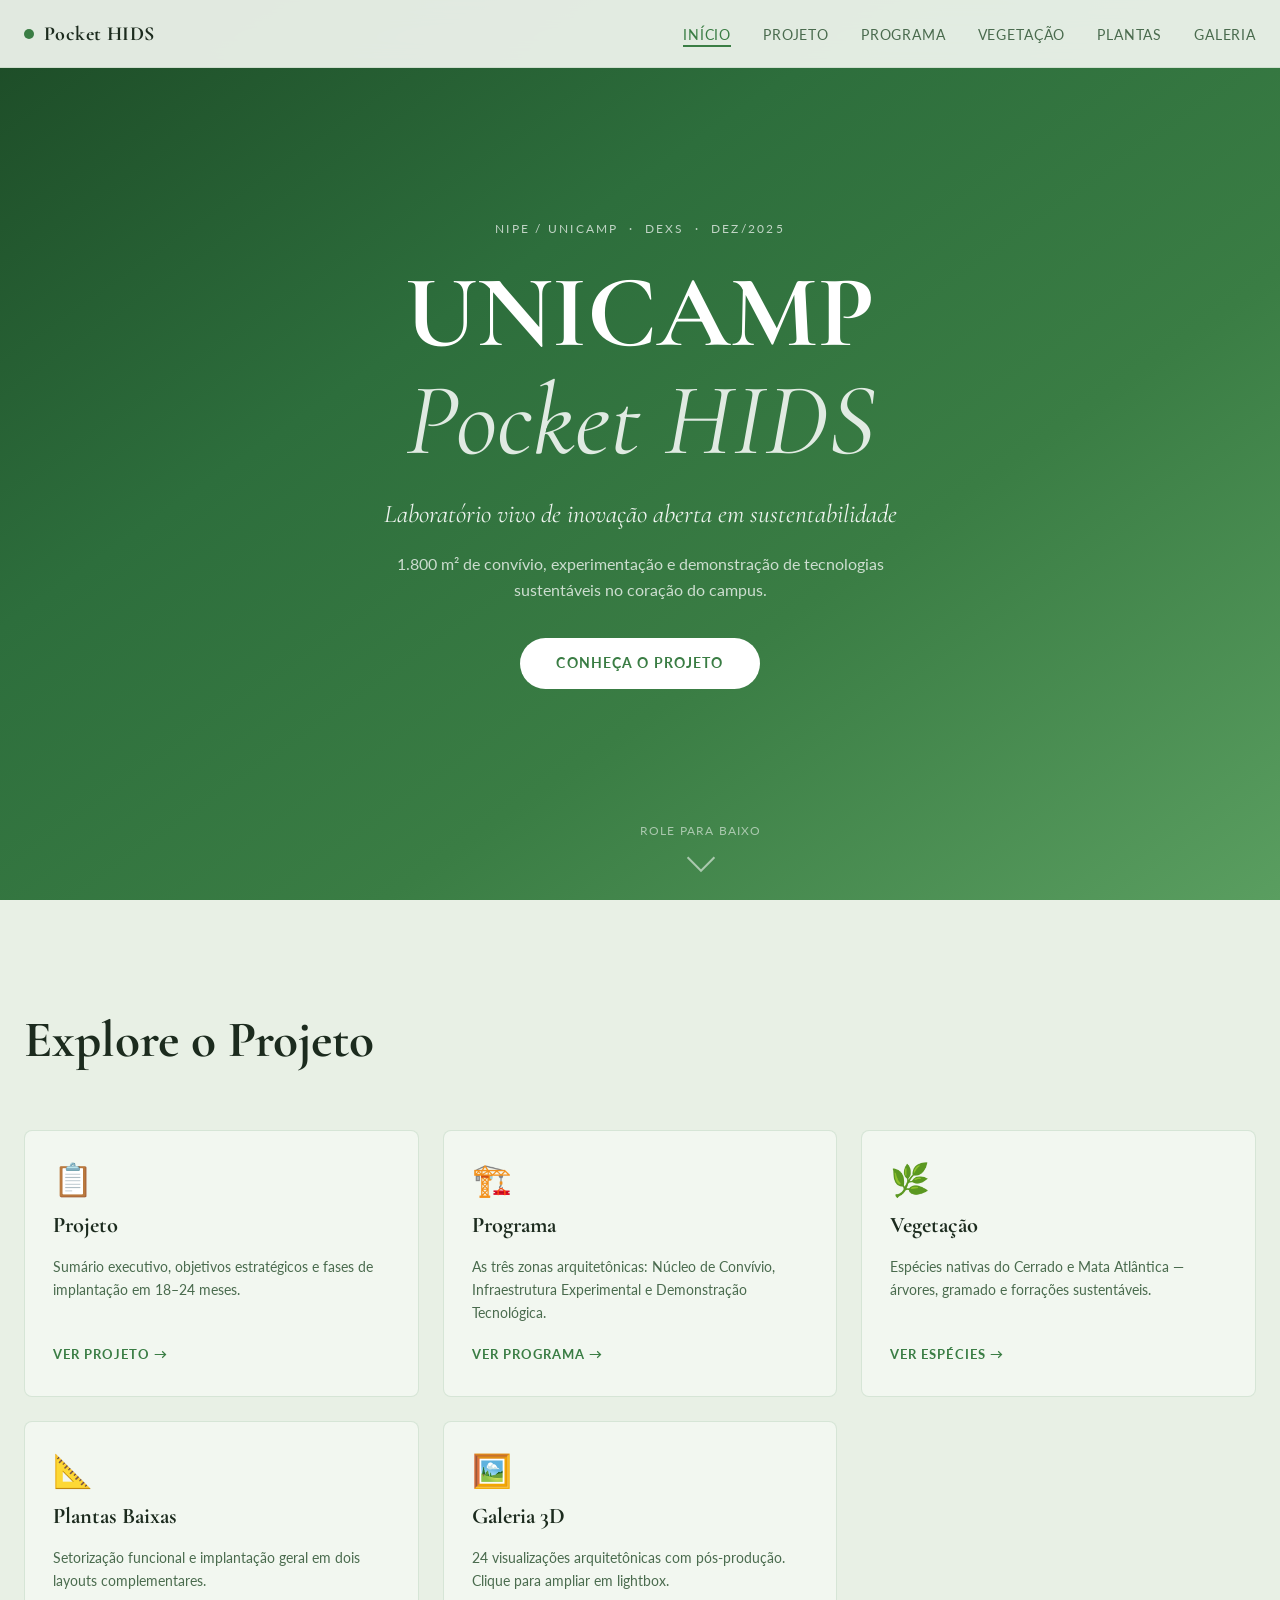
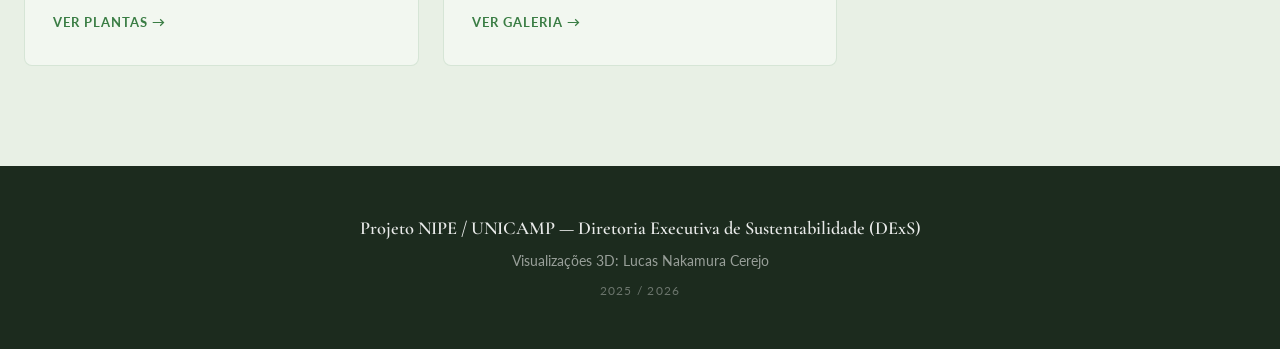
==== commit ff864fee: "feat: multi-page layout, rename Hub→HIDS, add vegetacao nativa section - Split single-page scroll in" ====
--- a/index.html
+++ b/index.html
@@ -3,8 +3,8 @@
 <head>
   <meta charset="UTF-8" />
   <meta name="viewport" content="width=device-width, initial-scale=1.0" />
-  <title>UNICAMP Pocket Hub — NIPE/UNICAMP</title>
-  <meta name="description" content="Pocket Hub de Inovação Aberta em Sustentabilidade — NIPE/UNICAMP. Laboratório vivo de 1.800m² para convívio, experimentação e demonstração de tecnologias sustentáveis." />
+  <title>UNICAMP Pocket HIDS — NIPE/UNICAMP</title>
+  <meta name="description" content="Pocket HIDS — Habitat de Inovação, Demonstração e Sustentabilidade. Laboratório vivo de 1.800m² para convívio, experimentação e demonstração de tecnologias sustentáveis." />
   <link rel="preconnect" href="https://fonts.googleapis.com" />
   <link rel="preconnect" href="https://fonts.gstatic.com" crossorigin />
   <link href="https://fonts.googleapis.com/css2?family=Cormorant+Garamond:ital,wght@0,400;0,600;0,700;1,400&family=Lato:wght@300;400;700&display=swap" rel="stylesheet" />
@@ -15,20 +15,19 @@
   <!-- Scroll progress bar -->
   <div id="progress-bar" aria-hidden="true"></div>
 
-  <!-- ========== NAVBAR (desktop) ========== -->
+  <!-- ========== NAVBAR ========== -->
   <nav class="navbar" id="navbar">
     <div class="navbar__inner">
-      <a class="navbar__brand" href="#inicio">
-        <span class="navbar__brand-dot"></span>
-        Pocket Hub
+      <a class="navbar__brand" href="index.html">
+        <span class="navbar__brand-dot"></span>Pocket HIDS
       </a>
       <ul class="navbar__links">
-        <li><a href="#inicio">Início</a></li>
-        <li><a href="#projeto">Projeto</a></li>
-        <li><a href="#programa">Programa</a></li>
-        <li><a href="#fases">Fases</a></li>
-        <li><a href="#plantas">Plantas</a></li>
-        <li><a href="#galeria">Galeria</a></li>
+        <li><a href="index.html">Início</a></li>
+        <li><a href="projeto.html">Projeto</a></li>
+        <li><a href="programa.html">Programa</a></li>
+        <li><a href="vegetacao.html">Vegetação</a></li>
+        <li><a href="plantas.html">Plantas</a></li>
+        <li><a href="galeria.html">Galeria</a></li>
       </ul>
     </div>
   </nav>
@@ -38,10 +37,10 @@
     <div class="hero__bg" id="hero-bg"></div>
     <div class="hero__content">
       <p class="hero__eyebrow fade-in">NIPE / UNICAMP &nbsp;·&nbsp; DExS &nbsp;·&nbsp; Dez/2025</p>
-      <h1 class="hero__title fade-in">UNICAMP<br><span>Pocket Hub</span></h1>
+      <h1 class="hero__title fade-in">UNICAMP<br><span>Pocket HIDS</span></h1>
       <p class="hero__subtitle fade-in">Laboratório vivo de inovação aberta em sustentabilidade</p>
       <p class="hero__tagline fade-in">1.800 m² de convívio, experimentação e demonstração de tecnologias sustentáveis no coração do campus.</p>
-      <a href="#projeto" class="hero__cta fade-in">Conheça o projeto</a>
+      <a href="projeto.html" class="hero__cta fade-in">Conheça o projeto</a>
     </div>
     <div class="hero__scroll-hint fade-in" aria-hidden="true">
       <span>role para baixo</span>
@@ -49,291 +48,46 @@
     </div>
   </section>
 
-  <!-- ========== SUMÁRIO EXECUTIVO ========== -->
-  <section id="projeto" class="section">
+  <!-- ========== QUICK-ACCESS CARDS ========== -->
+  <section class="section quick-section">
     <div class="section__inner">
-      <h2 class="section__title fade-in">Sumário Executivo</h2>
-      <div class="projeto__layout">
+      <h2 class="section__title fade-in">Explore o Projeto</h2>
+      <div class="quick-cards">
 
-        <!-- Sticky stats sidebar -->
-        <aside class="projeto__stats fade-in">
-          <div class="stat-pill">
-            <span class="stat-pill__value">1.800 m²</span>
-            <span class="stat-pill__label">Área total do terreno</span>
-          </div>
-          <div class="stat-pill">
-            <span class="stat-pill__value">R$ 500k</span>
-            <span class="stat-pill__label">Investimento estimado</span>
-          </div>
-          <div class="stat-pill">
-            <span class="stat-pill__value">18–24 meses</span>
-            <span class="stat-pill__label">Prazo de execução</span>
-          </div>
-          <div class="stat-pill">
-            <span class="stat-pill__value">3 fases</span>
-            <span class="stat-pill__label">Implantação sequencial</span>
-          </div>
-        </aside>
+        <a href="projeto.html" class="quick-card fade-in">
+          <div class="quick-card__icon">📋</div>
+          <h3 class="quick-card__title">Projeto</h3>
+          <p class="quick-card__desc">Sumário executivo, objetivos estratégicos e fases de implantação em 18–24 meses.</p>
+          <span class="quick-card__link">Ver projeto →</span>
+        </a>
 
-        <!-- Overview + objectives -->
-        <div class="projeto__body fade-in">
-          <p class="projeto__overview">
-            O <strong>UNICAMP Pocket Hub</strong> é uma proposta de transformação de um terreno de 1.800&nbsp;m² localizado na Rua Josué de Castro (ao lado do LabioEN/LabEDin) em um <strong>laboratório vivo multifuncional</strong>. O projeto visa criar o primeiro "pocket hub científico" da Unicamp, integrando convívio social, experimentação tecnológica e demonstração de soluções sustentáveis em ambiente aberto e permeável.
-          </p>
-          <p class="projeto__overview">
-            Alinhado à recém-criada Diretoria Executiva de Sustentabilidade (DExS), o Hub responde à demanda por espaços físicos onde a comunidade possa <em>experimentar e vivenciar</em> as tecnologias desenvolvidas pela universidade — modelo replicável em outros campi universitários brasileiros.
-          </p>
-          <h3 class="projeto__objectives-title">Objetivos</h3>
-          <ol class="projeto__objectives">
-            <li>Criar espaço público de qualidade para convívio da comunidade acadêmica</li>
-            <li>Disponibilizar infraestrutura para instalação de projetos experimentais temporários</li>
-            <li>Demonstrar tecnologias de sustentabilidade em operação real</li>
-            <li>Integrar múltiplos institutos em hub colaborativo de inovação</li>
-            <li>Educar através da experiência direta com soluções sustentáveis</li>
-          </ol>
-        </div>
-      </div>
-    </div>
-  </section>
+        <a href="programa.html" class="quick-card fade-in">
+          <div class="quick-card__icon">🏗️</div>
+          <h3 class="quick-card__title">Programa</h3>
+          <p class="quick-card__desc">As três zonas arquitetônicas: Núcleo de Convívio, Infraestrutura Experimental e Demonstração Tecnológica.</p>
+          <span class="quick-card__link">Ver programa →</span>
+        </a>
 
-  <!-- ========== PROGRAMA ARQUITETÔNICO ========== -->
-  <section id="programa" class="section section--alt">
-    <div class="section__inner">
-      <h2 class="section__title fade-in">Programa Arquitetônico</h2>
-      <p class="section__subtitle fade-in">
-        <em>"Infraestrutura como Convite"</em> — um sistema completo de utilities que reduz a barreira de entrada para projetos experimentais.
-      </p>
+        <a href="vegetacao.html" class="quick-card fade-in">
+          <div class="quick-card__icon">🌿</div>
+          <h3 class="quick-card__title">Vegetação</h3>
+          <p class="quick-card__desc">Espécies nativas do Cerrado e Mata Atlântica — árvores, gramado e forrações sustentáveis.</p>
+          <span class="quick-card__link">Ver espécies →</span>
+        </a>
 
-      <div class="zona-cards">
+        <a href="plantas.html" class="quick-card fade-in">
+          <div class="quick-card__icon">📐</div>
+          <h3 class="quick-card__title">Plantas Baixas</h3>
+          <p class="quick-card__desc">Setorização funcional e implantação geral em dois layouts complementares.</p>
+          <span class="quick-card__link">Ver plantas →</span>
+        </a>
 
-        <!-- Zona 1 -->
-        <article class="zona-card fade-in">
-          <div class="zona-card__icon" aria-hidden="true">&#9787;</div>
-          <div class="zona-card__header">
-            <span class="zona-card__tag">Zona 1</span>
-            <h3 class="zona-card__title">Núcleo de Convívio</h3>
-            <p class="zona-card__area">700 m² &mdash; 39% da área</p>
-          </div>
-          <ul class="zona-card__list">
-            <li>Deck Principal Multiuso (150 m²) com pergolado fotovoltaico 6 kWp</li>
-            <li>Anfiteatro Verde (100 m²), capacidade para 60 pessoas</li>
-            <li>Praça de Chegada (200 m²) com piso permeável e bicicletário</li>
-            <li>Jardins de Convívio (250 m²) com espécies nativas</li>
-          </ul>
-        </article>
-
-        <!-- Zona 2 -->
-        <article class="zona-card fade-in">
-          <div class="zona-card__icon" aria-hidden="true">&#9883;</div>
-          <div class="zona-card__header">
-            <span class="zona-card__tag">Zona 2</span>
-            <h3 class="zona-card__title">Infraestrutura Experimental</h3>
-            <p class="zona-card__area">600 m² &mdash; 33% da área</p>
-          </div>
-          <ul class="zona-card__list">
-            <li>Grid de Pontos de Utilidades (4×4 m) — energia, água e dados</li>
-            <li>Sistema de Captação e Reúso de Água Pluvial (10.000 L)</li>
-            <li>Hub de Energia Renovável: solar + micro-eólico</li>
-            <li>Infraestrutura de Dados (fibra óptica, rede mesh)</li>
-          </ul>
-        </article>
-
-        <!-- Zona 3 -->
-        <article class="zona-card fade-in">
-          <div class="zona-card__icon" aria-hidden="true">&#9728;</div>
-          <div class="zona-card__header">
-            <span class="zona-card__tag">Zona 3</span>
-            <h3 class="zona-card__title">Demonstração Tecnológica</h3>
-            <p class="zona-card__area">500 m² &mdash; 28% da área</p>
-          </div>
-          <ul class="zona-card__list">
-            <li>Jardim de Biorretenção para tratamento de águas pluviais</li>
-            <li>Horta Experimental com irrigação automatizada</li>
-            <li>Painel de Monitoramento Ambiental em tempo real</li>
-            <li>Exposição permanente de tecnologias sustentáveis</li>
-          </ul>
-        </article>
-
-      </div>
-    </div>
-  </section>
-
-  <!-- ========== FASES DE IMPLANTAÇÃO ========== -->
-  <section id="fases" class="section">
-    <div class="section__inner">
-      <h2 class="section__title fade-in">Fases de Implantação</h2>
-      <p class="section__subtitle fade-in">Execução sequencial em 18–24 meses. Investimento total estimado: R$&nbsp;500.000.</p>
-
-      <div class="timeline">
-
-        <div class="timeline__step fade-in">
-          <div class="timeline__marker">
-            <span class="timeline__number">01</span>
-          </div>
-          <div class="timeline__connector" aria-hidden="true"></div>
-          <div class="timeline__body">
-            <h3 class="timeline__title">Infraestrutura Base</h3>
-            <p class="timeline__period">Meses 1–8 &nbsp;·&nbsp; ~R$ 180.000</p>
-            <ul class="timeline__list">
-              <li>Terraplanagem e drenagem geral</li>
-              <li>Rede elétrica e subestação solar</li>
-              <li>Rede de água, esgoto e cabeamento de dados</li>
-              <li>Praça de Chegada e estacionamento de bicicletas</li>
-            </ul>
-          </div>
-        </div>
-
-        <div class="timeline__step fade-in">
-          <div class="timeline__marker">
-            <span class="timeline__number">02</span>
-          </div>
-          <div class="timeline__connector" aria-hidden="true"></div>
-          <div class="timeline__body">
-            <h3 class="timeline__title">Instalações Experimentais</h3>
-            <p class="timeline__period">Meses 9–16 &nbsp;·&nbsp; ~R$ 220.000</p>
-            <ul class="timeline__list">
-              <li>Deck Principal com pergolado fotovoltaico</li>
-              <li>Anfiteatro Verde e jardins de convívio</li>
-              <li>Grid de Pontos de Utilidades (Zona 2)</li>
-              <li>Sistema de captação e reúso de água pluvial</li>
-            </ul>
-          </div>
-        </div>
-
-        <div class="timeline__step fade-in">
-          <div class="timeline__marker">
-            <span class="timeline__number">03</span>
-          </div>
-          <div class="timeline__body">
-            <h3 class="timeline__title">Expansão e Consolidação</h3>
-            <p class="timeline__period">Meses 17–24 &nbsp;·&nbsp; ~R$ 100.000</p>
-            <ul class="timeline__list">
-              <li>Zona de Demonstração Tecnológica (Zona 3)</li>
-              <li>Plataforma digital de monitoramento</li>
-              <li>Sinalização e mobiliário definitivo</li>
-              <li>Abertura oficial e integração acadêmica</li>
-            </ul>
-          </div>
-        </div>
-
-      </div>
-    </div>
-  </section>
-
-  <!-- ========== PLANTAS BAIXAS ========== -->
-  <section id="plantas" class="section section--alt">
-    <div class="section__inner">
-      <h2 class="section__title fade-in">Plantas Baixas</h2>
-      <p class="section__subtitle fade-in">Setorização funcional e implantação geral do UNICAMP Pocket Hub.</p>
-
-      <div class="plantas__grid">
-        <figure class="plantas__figure fade-in">
-          <img
-            src="PROJETO_CP2B_PRACA-Layout1.webp"
-            alt="Planta baixa Layout 1 — Setorização geral do Pocket Hub"
-            loading="lazy"
-            class="plantas__img"
-          />
-          <figcaption class="plantas__caption">Layout 1 — Setorização geral</figcaption>
-        </figure>
-        <figure class="plantas__figure fade-in">
-          <img
-            src="PROJETO_CP2B_PRACA-Layout2.webp"
-            alt="Planta baixa Layout 2 — Implantação detalhada do Pocket Hub"
-            loading="lazy"
-            class="plantas__img"
-          />
-          <figcaption class="plantas__caption">Layout 2 — Implantação detalhada</figcaption>
-        </figure>
-      </div>
-    </div>
-  </section>
-
-  <!-- ========== GALERIA 3D ========== -->
-  <section id="galeria" class="section">
-    <div class="section__inner">
-      <h2 class="section__title fade-in">Galeria 3D</h2>
-      <p class="section__subtitle fade-in">Visualizações arquitetônicas do UNICAMP Pocket Hub. Clique para ampliar.</p>
-
-      <div class="gallery" id="gallery">
-
-        <!-- Enhanced post-production renders -->
-        <button class="gallery__item fade-in" data-index="0" aria-label="Abrir render 1 em tela cheia">
-          <img src="3drenders/webp_output/enchanced_previas_post_production.webp" alt="Render pós-produção 1 — Vista geral do Pocket Hub" loading="lazy" />
-        </button>
-        <button class="gallery__item fade-in" data-index="1" aria-label="Abrir render 2 em tela cheia">
-          <img src="3drenders/webp_output/enchanced_previas_post_production2.webp" alt="Render pós-produção 2 — Deck principal e pergolado solar" loading="lazy" />
-        </button>
-        <button class="gallery__item fade-in" data-index="2" aria-label="Abrir render 3 em tela cheia">
-          <img src="3drenders/webp_output/enchanced_previas_post_production3.webp" alt="Render pós-produção 3 — Área de convívio" loading="lazy" />
-        </button>
-        <button class="gallery__item fade-in" data-index="3" aria-label="Abrir render 4 em tela cheia">
-          <img src="3drenders/webp_output/enchanced_previas_post_production4.webp" alt="Render pós-produção 4 — Perspectiva geral" loading="lazy" />
-        </button>
-
-        <!-- Scene 1-3 (Pocket_HIDS2) -->
-        <button class="gallery__item fade-in" data-index="4" aria-label="Abrir cena 1 em tela cheia">
-          <img src="3drenders/webp_output/previas_Pocket_HIDS2Scene 1.webp" alt="Cena 1 — Entrada principal" loading="lazy" />
-        </button>
-        <button class="gallery__item fade-in" data-index="5" aria-label="Abrir cena 2 em tela cheia">
-          <img src="3drenders/webp_output/previas_Pocket_HIDS2Scene 2.webp" alt="Cena 2 — Vista lateral" loading="lazy" />
-        </button>
-        <button class="gallery__item fade-in" data-index="6" aria-label="Abrir cena 3 em tela cheia">
-          <img src="3drenders/webp_output/previas_Pocket_HIDS2Scene 3.webp" alt="Cena 3 — Anfiteatro verde" loading="lazy" />
-        </button>
-
-        <!-- Scenes 4–20 -->
-        <button class="gallery__item fade-in" data-index="7" aria-label="Abrir cena 4 em tela cheia">
-          <img src="3drenders/webp_output/previas_Pocket_HIDSScene 4.webp" alt="Cena 4 — Zona de convívio" loading="lazy" />
-        </button>
-        <button class="gallery__item fade-in" data-index="8" aria-label="Abrir cena 5 em tela cheia">
-          <img src="3drenders/webp_output/previas_Pocket_HIDSScene 5.webp" alt="Cena 5 — Jardins nativos" loading="lazy" />
-        </button>
-        <button class="gallery__item fade-in" data-index="9" aria-label="Abrir cena 6 em tela cheia">
-          <img src="3drenders/webp_output/previas_Pocket_HIDSScene 6.webp" alt="Cena 6 — Infraestrutura experimental" loading="lazy" />
-        </button>
-        <button class="gallery__item fade-in" data-index="10" aria-label="Abrir cena 7 em tela cheia">
-          <img src="3drenders/webp_output/previas_Pocket_HIDSScene 7.webp" alt="Cena 7 — Vista aérea" loading="lazy" />
-        </button>
-        <button class="gallery__item fade-in" data-index="11" aria-label="Abrir cena 8 em tela cheia">
-          <img src="3drenders/webp_output/previas_Pocket_HIDSScene 8.webp" alt="Cena 8 — Deck coberto" loading="lazy" />
-        </button>
-        <button class="gallery__item fade-in" data-index="12" aria-label="Abrir cena 9 em tela cheia">
-          <img src="3drenders/webp_output/previas_Pocket_HIDSScene 9.webp" alt="Cena 9 — Praça de chegada" loading="lazy" />
-        </button>
-        <button class="gallery__item fade-in" data-index="13" aria-label="Abrir cena 10 em tela cheia">
-          <img src="3drenders/webp_output/previas_Pocket_HIDSScene 10.webp" alt="Cena 10 — Pergolado solar" loading="lazy" />
-        </button>
-        <button class="gallery__item fade-in" data-index="14" aria-label="Abrir cena 11 em tela cheia">
-          <img src="3drenders/webp_output/previas_Pocket_HIDSScene 11.webp" alt="Cena 11 — Área de estar" loading="lazy" />
-        </button>
-        <button class="gallery__item fade-in" data-index="15" aria-label="Abrir cena 12 em tela cheia">
-          <img src="3drenders/webp_output/previas_Pocket_HIDSScene 12.webp" alt="Cena 12 — Horta experimental" loading="lazy" />
-        </button>
-        <button class="gallery__item fade-in" data-index="16" aria-label="Abrir cena 13 em tela cheia">
-          <img src="3drenders/webp_output/previas_Pocket_HIDSScene 13.webp" alt="Cena 13 — Zona de demonstração" loading="lazy" />
-        </button>
-        <button class="gallery__item fade-in" data-index="17" aria-label="Abrir cena 14 em tela cheia">
-          <img src="3drenders/webp_output/previas_Pocket_HIDSScene 14.webp" alt="Cena 14 — Vista noturna" loading="lazy" />
-        </button>
-        <button class="gallery__item fade-in" data-index="18" aria-label="Abrir cena 15 em tela cheia">
-          <img src="3drenders/webp_output/previas_Pocket_HIDSScene 15.webp" alt="Cena 15 — Iluminação solar" loading="lazy" />
-        </button>
-        <button class="gallery__item fade-in" data-index="19" aria-label="Abrir cena 16 em tela cheia">
-          <img src="3drenders/webp_output/previas_Pocket_HIDSScene 16.webp" alt="Cena 16 — Perspectiva interior" loading="lazy" />
-        </button>
-        <button class="gallery__item fade-in" data-index="20" aria-label="Abrir cena 17 em tela cheia">
-          <img src="3drenders/webp_output/previas_Pocket_HIDSScene 17.webp" alt="Cena 17 — Cobertura verde" loading="lazy" />
-        </button>
-        <button class="gallery__item fade-in" data-index="21" aria-label="Abrir cena 18 em tela cheia">
-          <img src="3drenders/webp_output/previas_Pocket_HIDSScene 18.webp" alt="Cena 18 — Passarela central" loading="lazy" />
-        </button>
-        <button class="gallery__item fade-in" data-index="22" aria-label="Abrir cena 19 em tela cheia">
-          <img src="3drenders/webp_output/previas_Pocket_HIDSScene 19.webp" alt="Cena 19 — Biorretenção" loading="lazy" />
-        </button>
-        <button class="gallery__item fade-in" data-index="23" aria-label="Abrir cena 20 em tela cheia">
-          <img src="3drenders/webp_output/previas_Pocket_HIDSScene 20.webp" alt="Cena 20 — Vista panorâmica final" loading="lazy" />
-        </button>
+        <a href="galeria.html" class="quick-card fade-in">
+          <div class="quick-card__icon">🖼️</div>
+          <h3 class="quick-card__title">Galeria 3D</h3>
+          <p class="quick-card__desc">24 visualizações arquitetônicas com pós-produção. Clique para ampliar em lightbox.</p>
+          <span class="quick-card__link">Ver galeria →</span>
+        </a>
 
       </div>
     </div>
@@ -348,32 +102,21 @@
     </div>
   </footer>
 
-  <!-- ========== LIGHTBOX ========== -->
-  <div class="lightbox" id="lightbox" role="dialog" aria-modal="true" aria-label="Visualizador de imagem" hidden>
-    <button class="lightbox__close" id="lb-close" aria-label="Fechar">&times;</button>
-    <button class="lightbox__prev"  id="lb-prev"  aria-label="Anterior">&#8592;</button>
-    <button class="lightbox__next"  id="lb-next"  aria-label="Pr&oacute;xima">&#8594;</button>
-    <div class="lightbox__img-wrap">
-      <img class="lightbox__img" id="lb-img" src="" alt="" />
-    </div>
-    <p class="lightbox__counter" id="lb-counter" aria-live="polite"></p>
-  </div>
-
   <!-- ========== MOBILE BOTTOM NAV ========== -->
   <nav class="mobile-nav" id="mobile-nav" aria-label="Navegação mobile">
-    <button class="mobile-nav__tab active" data-target="inicio">
+    <button class="mobile-nav__tab" data-href="index.html">
       <span class="mobile-nav__icon">&#8962;</span>
       <span>Início</span>
     </button>
-    <button class="mobile-nav__tab" data-target="programa">
+    <button class="mobile-nav__tab" data-href="programa.html">
       <span class="mobile-nav__icon">&#9783;</span>
       <span>Programa</span>
     </button>
-    <button class="mobile-nav__tab" data-target="plantas">
-      <span class="mobile-nav__icon">&#9636;</span>
-      <span>Plantas</span>
+    <button class="mobile-nav__tab" data-href="vegetacao.html">
+      <span class="mobile-nav__icon">&#127807;</span>
+      <span>Vegetação</span>
     </button>
-    <button class="mobile-nav__tab" data-target="galeria">
+    <button class="mobile-nav__tab" data-href="galeria.html">
       <span class="mobile-nav__icon">&#9671;</span>
       <span>Galeria</span>
     </button>
--- a/styles.css
+++ b/styles.css
@@ -1,5 +1,5 @@
 /* ============================================================
-   UNICAMP Pocket Hub — styles.css
+   UNICAMP Pocket HIDS — styles.css
    ============================================================ */
 
 /* ---------- CSS Custom Properties ---------- */
@@ -854,3 +854,214 @@
   .lightbox__prev { left: 8px; }
   .lightbox__next { right: 8px; }
 }
+
+/* ============================================================
+   NAVBAR — ACTIVE LINK
+   ============================================================ */
+.navbar__links a.active {
+  color: var(--color-accent);
+}
+.navbar__links a.active::after {
+  width: 100%;
+}
+
+/* ============================================================
+   QUICK-ACCESS CARDS (index.html)
+   ============================================================ */
+.quick-section {
+  background: var(--color-surface);
+}
+
+.quick-cards {
+  display: grid;
+  grid-template-columns: repeat(3, 1fr);
+  gap: 24px;
+  margin-top: 48px;
+}
+
+.quick-card {
+  display: flex;
+  flex-direction: column;
+  gap: 12px;
+  background: var(--color-bg);
+  border: 1px solid rgba(58,125,68,0.15);
+  border-radius: var(--radius);
+  padding: 32px 28px;
+  transition: transform 0.25s var(--transition), box-shadow 0.25s;
+}
+
+.quick-card:hover {
+  transform: translateY(-4px);
+  box-shadow: 0 12px 40px rgba(58,125,68,0.12);
+}
+
+.quick-card__icon {
+  font-size: 2rem;
+  line-height: 1;
+}
+
+.quick-card__title {
+  font-family: var(--font-heading);
+  font-size: 1.4rem;
+  font-weight: 700;
+  color: var(--color-text);
+}
+
+.quick-card__desc {
+  font-size: 0.9rem;
+  color: var(--color-text-muted);
+  line-height: 1.6;
+  flex: 1;
+}
+
+.quick-card__link {
+  display: inline-block;
+  font-size: 0.8rem;
+  font-weight: 700;
+  letter-spacing: 0.08em;
+  text-transform: uppercase;
+  color: var(--color-accent);
+  margin-top: 8px;
+}
+
+@media (max-width: 1024px) {
+  .quick-cards {
+    grid-template-columns: repeat(2, 1fr);
+  }
+}
+
+@media (max-width: 600px) {
+  .quick-cards {
+    grid-template-columns: 1fr;
+  }
+}
+
+/* ============================================================
+   VEGETAÇÃO — SPECIES CARDS
+   ============================================================ */
+.veg-intro {
+  font-size: 1.05rem;
+  color: var(--color-text-muted);
+  max-width: 760px;
+  line-height: 1.7;
+  margin-bottom: 64px;
+}
+
+.veg-section {
+  margin-bottom: 72px;
+}
+
+.veg-section__title {
+  font-family: var(--font-heading);
+  font-size: clamp(1.6rem, 3vw, 2.2rem);
+  font-weight: 700;
+  color: var(--color-text);
+  margin-bottom: 32px;
+  padding-bottom: 12px;
+  border-bottom: 2px solid rgba(58,125,68,0.15);
+}
+
+.species-grid {
+  display: grid;
+  grid-template-columns: repeat(3, 1fr);
+  gap: 24px;
+}
+
+.species-card {
+  background: var(--color-bg);
+  border: 1px solid rgba(58,125,68,0.15);
+  border-radius: var(--radius);
+  overflow: hidden;
+  display: flex;
+  flex-direction: column;
+  transition: transform 0.25s var(--transition), box-shadow 0.25s;
+}
+
+.species-card:hover {
+  transform: translateY(-4px);
+  box-shadow: 0 12px 40px rgba(58,125,68,0.12);
+}
+
+.species-card__photo {
+  height: 120px;
+  display: flex;
+  align-items: center;
+  justify-content: center;
+  font-size: 2.8rem;
+}
+
+.species-card__photo--tree    { background: linear-gradient(135deg, #2D6E3C, #5A9E60); }
+.species-card__photo--grass   { background: linear-gradient(135deg, #4A7C59, #8FB88A); }
+.species-card__photo--ground  { background: linear-gradient(135deg, #3A6B3C, #6FAE72); }
+
+.species-card__body {
+  padding: 20px 20px 24px;
+  display: flex;
+  flex-direction: column;
+  gap: 8px;
+  flex: 1;
+}
+
+.species-card__badge {
+  display: inline-block;
+  font-size: 0.68rem;
+  font-weight: 700;
+  letter-spacing: 0.1em;
+  text-transform: uppercase;
+  padding: 3px 10px;
+  border-radius: 20px;
+  align-self: flex-start;
+}
+
+.species-card__badge--tree   { background: rgba(45,110,60,0.12);  color: #2D6E3C; }
+.species-card__badge--grass  { background: rgba(74,124,89,0.12);  color: #3A6040; }
+.species-card__badge--ground { background: rgba(58,125,68,0.12);  color: var(--color-accent); }
+
+.species-card__name {
+  font-family: var(--font-heading);
+  font-size: 1.3rem;
+  font-weight: 700;
+  color: var(--color-text);
+  margin-top: 4px;
+}
+
+.species-card__sci {
+  font-size: 0.85rem;
+  color: var(--color-text-muted);
+  font-style: italic;
+}
+
+.species-attrs {
+  display: flex;
+  gap: 6px;
+  flex-wrap: wrap;
+  margin: 8px 0;
+}
+
+.species-attr {
+  font-size: 0.75rem;
+  background: var(--color-surface);
+  color: var(--color-text-muted);
+  padding: 3px 8px;
+  border-radius: 20px;
+  white-space: nowrap;
+}
+
+.species-card__desc {
+  font-size: 0.88rem;
+  color: var(--color-text-muted);
+  line-height: 1.65;
+  flex: 1;
+}
+
+@media (max-width: 1024px) {
+  .species-grid {
+    grid-template-columns: repeat(2, 1fr);
+  }
+}
+
+@media (max-width: 600px) {
+  .species-grid {
+    grid-template-columns: 1fr;
+  }
+}
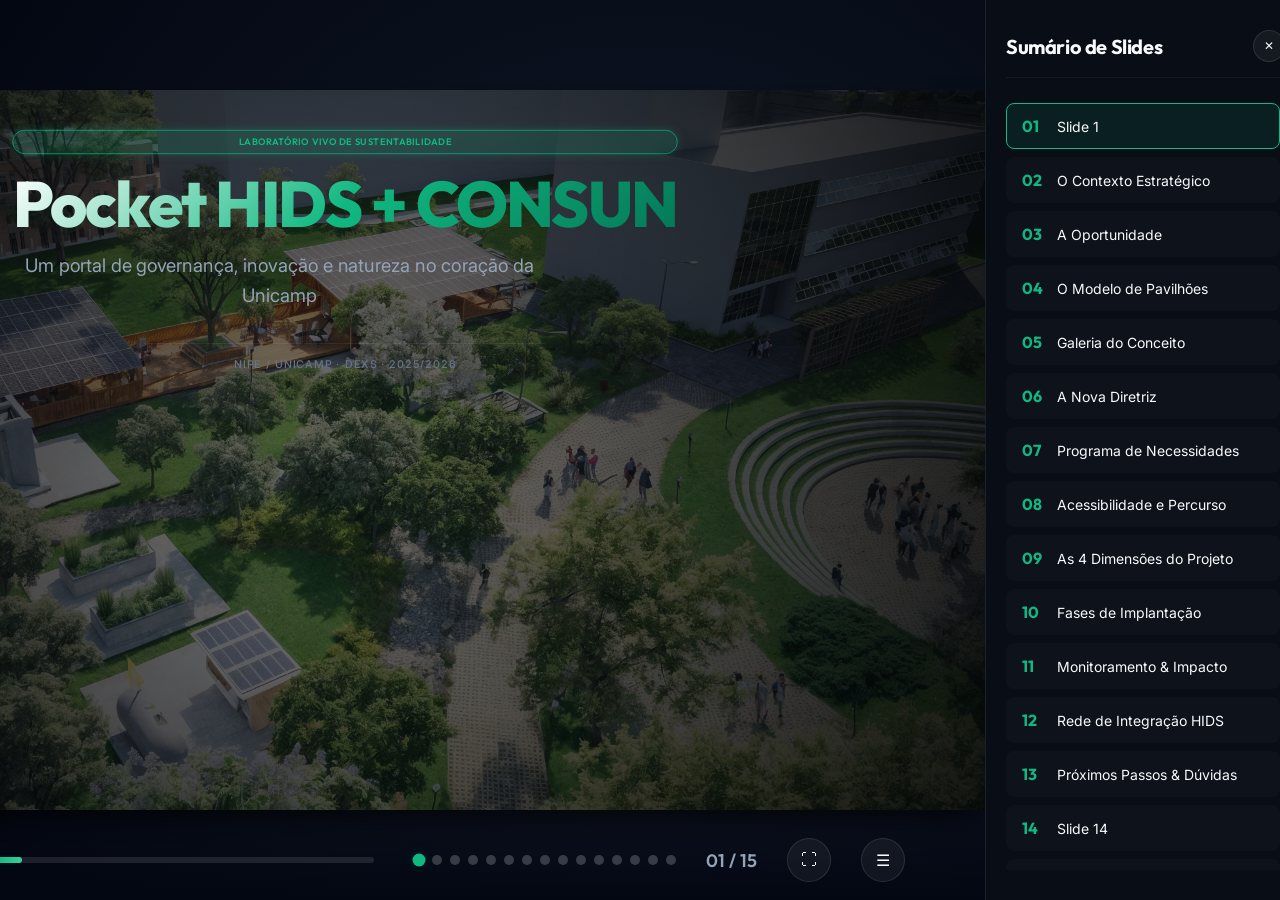
==== commit 9bfd0477: "feat: apresentacao interativa Pocket HIDS + CONSUN" ====
--- a/index.html
+++ b/index.html
@@ -1,127 +1,829 @@
 <!DOCTYPE html>
 <html lang="pt-BR">
 <head>
-  <meta charset="UTF-8" />
-  <meta name="viewport" content="width=device-width, initial-scale=1.0" />
-  <title>UNICAMP Pocket HIDS — NIPE/UNICAMP</title>
-  <meta name="description" content="Pocket HIDS — Habitat de Inovação, Demonstração e Sustentabilidade. Laboratório vivo de 1.800m² para convívio, experimentação e demonstração de tecnologias sustentáveis." />
-  <link rel="preconnect" href="https://fonts.googleapis.com" />
-  <link rel="preconnect" href="https://fonts.gstatic.com" crossorigin />
-  <link href="https://fonts.googleapis.com/css2?family=Cormorant+Garamond:ital,wght@0,400;0,600;0,700;1,400&family=Lato:wght@300;400;700&display=swap" rel="stylesheet" />
-  <link rel="stylesheet" href="styles.css" />
+    <meta charset="UTF-8">
+    <meta name="viewport" content="width=device-width, initial-scale=1.0">
+    <title>Pocket HIDS + CONSUN - Apresentação Interativa</title>
+    <link rel="stylesheet" href="style.css">
 </head>
 <body>
 
-  <!-- Scroll progress bar -->
-  <div id="progress-bar" aria-hidden="true"></div>
-
-  <!-- ========== NAVBAR ========== -->
-  <nav class="navbar" id="navbar">
-    <div class="navbar__inner">
-      <a class="navbar__brand" href="index.html">
-        <span class="navbar__brand-dot"></span>Pocket HIDS
-      </a>
-      <ul class="navbar__links">
-        <li><a href="index.html">Início</a></li>
-        <li><a href="projeto.html">Projeto</a></li>
-        <li><a href="programa.html">Programa</a></li>
-        <li><a href="vegetacao.html">Vegetação</a></li>
-        <li><a href="plantas.html">Plantas</a></li>
-        <li><a href="galeria.html">Galeria</a></li>
-      </ul>
+    <!-- Outer Viewport for Slide Deck Scaling -->
+    <div id="presentation-viewport">
+
+        <!-- Left/Right Side Nav Arrows (Issuu-style overlay) -->
+        <div id="nav-arrow-left" class="hud-element nav-arrow">❮</div>
+        <div id="nav-arrow-right" class="hud-element nav-arrow">❯</div>
+
+        <!-- Master 16:9 Presentation Container -->
+        <div id="presentation-container">
+            <div id="slide-track">
+
+                <!-- SLIDE 1: CAPA -->
+                <div class="slide cover active" style="background-image: url('Pocket_HIDS_Images_3D_Renders/enchanced_previas_post_production.webp');">
+                    <div class="slide-content">
+                        <div class="cover-badge animate-fade-in">Laboratório Vivo de Sustentabilidade</div>
+                        <h1 class="cover-title animate-fade-in delay-1">Pocket HIDS + CONSUN</h1>
+                        <p class="cover-subtitle animate-fade-in delay-2">Um portal de governança, inovação e natureza no coração da Unicamp</p>
+                        <center>
+                            <div class="cover-footer animate-fade-in delay-3">
+                                NIPE / UNICAMP &middot; DExS &middot; 2025/2026
+                            </div>
+                        </center>
+                    </div>
+                </div>
+
+                <!-- SLIDE 2: CONTEXTO ESTRATÉGICO -->
+                <div class="slide">
+                    <div class="slide-content">
+                        <h2 class="slide-title animate-fade-in">O Contexto Estratégico</h2>
+                        <p class="slide-subtitle animate-fade-in delay-1">O Banco do Brasil se torna o novo CONSUN (Conselho Universitário)</p>
+                        
+                        <div class="grid-2" style="position: relative;">
+                            <!-- Current Context Card -->
+                            <div class="glass-panel glow-border-terracotta animate-slide-right delay-2">
+                                <div style="display: flex; align-items: center; gap: 15px; margin-bottom: 15px;">
+                                    <span style="font-size: 32px;">🏢</span>
+                                    <h3 style="font-size: 24px; color: #fff;">Novo Prédio do CONSUN</h3>
+                                </div>
+                                <p style="margin-bottom: 20px;">O antigo edifício do Banco do Brasil passará a sediar as reuniões do Conselho Universitário da Unicamp. É a governança de topo em um novo endereço.</p>
+                                <div class="context-img-container" style="height: 220px;">
+                                    <img src="Pocket_HIDS_Images_3D_Renders/previas_Pocket_HIDS2Scene 1.webp" alt="Futura Área CONSUN">
+                                    <div class="context-caption">Área frontal ao CP2b e futuro CONSUN</div>
+                                </div>
+                            </div>
+
+                            <div class="vs-arrow animate-scale-in delay-4">➔</div>
+
+                            <!-- Target Space Card -->
+                            <div class="glass-panel glow-border-emerald animate-slide-left delay-3">
+                                <div style="display: flex; align-items: center; gap: 15px; margin-bottom: 15px;">
+                                    <span style="font-size: 32px;">🌱</span>
+                                    <h3 style="font-size: 24px; color: #fff;">Oportunidade no Entorno</h3>
+                                </div>
+                                <p style="margin-bottom: 20px;">Ao lado do prédio, uma área de 3.800 m² é hoje apenas um gramado subutilizado. O Pocket HIDS transformará esse espaço vazio em uma praça ativa.</p>
+                                <div class="context-img-container" style="height: 220px;">
+                                    <img src="Pocket_HIDS_Images_3D_Renders/previas_Pocket_HIDSScene 10.webp" alt="Gramado Atual transformado">
+                                    <div class="context-caption">Visão conceitual da integração urbana</div>
+                                </div>
+                            </div>
+                        </div>
+                    </div>
+                </div>
+
+                <!-- SLIDE 3: A OPORTUNIDADE (Path) -->
+                <div class="slide">
+                    <div class="slide-content">
+                        <h2 class="slide-title animate-fade-in">A Oportunidade</h2>
+                        <p class="slide-subtitle animate-fade-in delay-1">Unir governança, inovação e sustentabilidade em um percurso inspirador</p>
+                        
+                        <!-- Main Quote Box -->
+                        <div class="glass-panel animate-fade-in delay-2" style="border-left: 4px solid var(--color-primary); padding: 25px 40px; margin-bottom: 30px;">
+                            <p style="font-size: 22px; font-weight: 500; color: #fff; font-style: italic; line-height: 1.5;">
+                                "Transformar o gramado subutilizado no primeiro 'pocket hub científico' da Unicamp, conectando o estacionamento do CT ao novo CONSUN — um percurso vivo de 100 metros que ensina e inspira."
+                            </p>
+                        </div>
+
+                        <!-- Interactive Path Node Row -->
+                        <div class="path-container animate-fade-in delay-3">
+                            <div class="path-line">
+                                <div class="path-line-fill"></div>
+                            </div>
+                            
+                            <div class="path-node active" data-index="0">
+                                <div class="path-node-circle">🚗</div>
+                                <div class="path-node-label">Partida</div>
+                                <div class="path-node-desc">Estacionamento CT (Arborizado / Sensores)</div>
+                            </div>
+                            
+                            <div class="path-node" data-index="1">
+                                <div class="path-node-circle">🚶</div>
+                                <div class="path-node-label">Conexão</div>
+                                <div class="path-node-desc">Pocket HIDS (Caminho de 100 metros)</div>
+                            </div>
+                            
+                            <div class="path-node" data-index="2">
+                                <div class="path-node-circle">🏛️</div>
+                                <div class="path-node-label">Destino</div>
+                                <div class="path-node-desc">Novo CONSUN (Antigo Banco do Brasil)</div>
+                            </div>
+                        </div>
+
+                        <!-- Details Panel for Clicked Node -->
+                        <div class="glass-panel animate-fade-in delay-4" id="path-details-box" style="margin-top: 10px; border-color: rgba(16, 185, 129, 0.2); background: rgba(16, 185, 129, 0.02);">
+                            <h3 id="path-content-title" style="color: var(--color-primary); margin-bottom: 10px; font-size: 20px; transition: opacity 0.3s ease;">Estacionamento do CT (1.200m²)</h3>
+                            <p id="path-content-body" style="transition: opacity 0.3s ease; font-size: 16px;">Requalificação do espaço subutilizado e arborizado do CT. Implantação de sensores de controle de vagas em tempo real e pontos de carregamento rápido para veículos elétricos (incentivo à mobilidade de baixo carbono). Os conselheiros e visitantes do CONSUN estacionam aqui.</p>
+                        </div>
+                    </div>
+                </div>
+
+                <!-- SLIDE 4: O MODELO DOS PAVILHÕES DE INOVAÇÃO -->
+                <div class="slide" style="background-image: url('Pocket_HIDS_Images_3D_Renders/enchanced_previas_post_production4.webp');">
+                    <div class="slide-content">
+                        <h2 class="slide-title animate-fade-in">O Modelo de Pavilhões</h2>
+                        <p class="slide-subtitle animate-fade-in delay-1">O Pocket HIDS como protótipo e "Vereda de Experimentação" para o futuro hub</p>
+                        
+                        <div class="grid-2" style="margin-top: 10px; gap: 30px;">
+                            <!-- Left: Concept 4 Components -->
+                            <div class="glass-panel animate-slide-right delay-2" style="padding: 20px; display: flex; flex-direction: column; justify-content: space-between;">
+                                <h3 style="color: var(--color-primary); font-size: 20px; margin-bottom: 15px; border-bottom: 1px solid rgba(255,255,255,0.05); padding-bottom: 5px;">Os 4 Componentes de Ocupação</h3>
+                                <ul style="list-style: none; display: flex; flex-direction: column; gap: 12px; font-size: 14px;">
+                                    <li>
+                                        <strong style="color: #fff; font-size: 15px;">🔬 Forjas de Conhecimento:</strong> Centros de pesquisa, laboratórios avançados e redes de cooperação científica.
+                                    </li>
+                                    <li>
+                                        <strong style="color: #fff; font-size: 15px;">🚀 Ateliês de Inovação:</strong> Espaços para startups, spin-offs acadêmicas e centros corporativos de P&D.
+                                    </li>
+                                    <li>
+                                        <strong style="color: #fff; font-size: 15px;">🤝 Mutirões de Inovação:</strong> Convivência, coworking, auditórios e comunidades de prática.
+                                    </li>
+                                    <li>
+                                        <strong style="color: #fff; font-size: 15px;">🌳 Veredas de Experimentação:</strong> Áreas externas (como a nossa praça) para testes em escala real.
+                                    </li>
+                                </ul>
+                            </div>
+
+                            <!-- Right: Technical metrics -->
+                            <div class="glass-panel animate-slide-left delay-3" style="padding: 20px;">
+                                <h3 style="color: #fff; font-size: 20px; margin-bottom: 15px; border-bottom: 1px solid rgba(255,255,255,0.05); padding-bottom: 5px;">Ficha Técnica do Protótipo</h3>
+                                <div style="display: grid; grid-template-columns: 1fr 1fr; gap: 15px; margin-top: 10px;">
+                                    <div style="background: rgba(255,255,255,0.02); padding: 12px; border-radius: 8px; border: 1px solid rgba(255,255,255,0.05);">
+                                        <span style="font-size: 12px; color: var(--color-text-muted); text-transform: uppercase;">Área de Intervenção</span>
+                                        <div style="font-size: 28px; font-weight: 800; color: var(--color-primary); margin-top: 5px;">3.800 m²</div>
+                                    </div>
+                                    <div style="background: rgba(255,255,255,0.02); padding: 12px; border-radius: 8px; border: 1px solid rgba(255,255,255,0.05);">
+                                        <span style="font-size: 12px; color: var(--color-text-muted); text-transform: uppercase;">Zonas de Teste</span>
+                                        <div style="font-size: 28px; font-weight: 800; color: var(--color-primary); margin-top: 5px;">3 Zonas</div>
+                                    </div>
+                                    <div style="background: rgba(255,255,255,0.02); padding: 12px; border-radius: 8px; border: 1px solid rgba(255,255,255,0.05);">
+                                        <span style="font-size: 12px; color: var(--color-text-muted); text-transform: uppercase;">Investimento Est.</span>
+                                        <div style="font-size: 28px; font-weight: 800; color: var(--color-primary); margin-top: 5px;">R$ 500k</div>
+                                    </div>
+                                    <div style="background: rgba(255,255,255,0.02); padding: 12px; border-radius: 8px; border: 1px solid rgba(255,255,255,0.05);">
+                                        <span style="font-size: 12px; color: var(--color-text-muted); text-transform: uppercase;">Cronograma</span>
+                                        <div style="font-size: 28px; font-weight: 800; color: var(--color-primary); margin-top: 5px;">24 Meses</div>
+                                    </div>
+                                </div>
+                                <p style="font-size: 13px; color: var(--color-text-secondary); margin-top: 15px; text-align: center; font-style: italic;">
+                                    "Esta gleba de 3.800 m² é o primeiro experimento de territorialização do ecossistema do HIDS Unicamp."
+                                </p>
+                            </div>
+                        </div>
+                    </div>
+                </div>
+
+                <!-- SLIDE 5: GALERIA DO PROJETO ATUAL -->
+                <div class="slide">
+                    <div class="slide-content">
+                        <h2 class="slide-title animate-fade-in">Galeria do Conceito</h2>
+                        <p class="slide-subtitle animate-fade-in delay-1">Visualizações 3D: Lucas Nakamura Cerejo — base conceitual mantida e em evolução</p>
+                        
+                        <!-- Grid Layout for 6 renders -->
+                        <div class="gallery-grid animate-fade-in delay-2">
+                            <div class="gallery-item" data-caption="Apresentação Geral: Praça integrada de acesso e deck de convívio">
+                                <img src="Pocket_HIDS_Images_3D_Renders/enchanced_previas_post_production.webp" alt="Apresentação Geral">
+                                <div class="gallery-overlay"><span>Ver Render</span></div>
+                            </div>
+                            <div class="gallery-item" data-caption="Deck de Convivência: Pergolado solar com carregadores de eletrônicos">
+                                <img src="Pocket_HIDS_Images_3D_Renders/previas_Pocket_HIDS2Scene 2.webp" alt="Deck Convivência">
+                                <div class="gallery-overlay"><span>Ver Render</span></div>
+                            </div>
+                            <div class="gallery-item" data-caption="Anfiteatro Verde: Patamares escalonados aproveitando a topografia">
+                                <img src="Pocket_HIDS_Images_3D_Renders/previas_Pocket_HIDS2Scene 3.webp" alt="Anfiteatro Verde">
+                                <div class="gallery-overlay"><span>Ver Render</span></div>
+                            </div>
+                            <div class="gallery-item" data-caption="Praça de Chegada: Integração visual e piso drenante acessível">
+                                <img src="Pocket_HIDS_Images_3D_Renders/previas_Pocket_HIDSScene 10.webp" alt="Praça de Chegada">
+                                <div class="gallery-overlay"><span>Ver Render</span></div>
+                            </div>
+                            <div class="gallery-item" data-caption="Vista Aérea CP2B: Integração com edifícios de pesquisa no entorno">
+                                <img src="Pocket_HIDS_Images_3D_Renders/PREDIO_CP2BScene 11_1.webp" alt="Vista CP2B">
+                                <div class="gallery-overlay"><span>Ver Render</span></div>
+                            </div>
+                            <div class="gallery-item" data-caption="Estudo Pós-Produção: Iluminação cênica noturna do parque experimental">
+                                <img src="Pocket_HIDS_Images_3D_Renders/enchanced_previas_post_production2.webp" alt="Pós-Produção Noturna">
+                                <div class="gallery-overlay"><span>Ver Render</span></div>
+                            </div>
+                        </div>
+                    </div>
+                </div>
+
+                <!-- SLIDE 6: O QUE EVOLUIU (NOVA DIRETRIZ) -->
+                <div class="slide">
+                    <div class="slide-content">
+                        <h2 class="slide-title animate-fade-in">A Nova Diretriz</h2>
+                        <p class="slide-subtitle animate-fade-in delay-1">Pocket HIDS como plataforma física de integração dos 6 Pavilhões Temáticos</p>
+                        
+                        <div class="pavilions-grid animate-fade-in delay-2">
+                            <!-- Energia -->
+                            <div class="glass-panel pavilion-card active" data-pavilion="energia">
+                                <div class="pavilion-card-header">
+                                    <span class="pavilion-icon">☀️</span>
+                                    <span class="pavilion-tag">Energia</span>
+                                </div>
+                                <h3 class="pavilion-title">Pergolado Solar</h3>
+                                <p class="pavilion-element">Microgeração fotovoltaica</p>
+                            </div>
+                            
+                            <!-- TIC -->
+                            <div class="glass-panel pavilion-card" data-pavilion="tic">
+                                <div class="pavilion-card-header">
+                                    <span class="pavilion-icon">📡</span>
+                                    <span class="pavilion-tag">TIC</span>
+                                </div>
+                                <h3 class="pavilion-title">Grid de Sensores</h3>
+                                <p class="pavilion-element">Dados ambientais IoT</p>
+                            </div>
+
+                            <!-- Mobilidade -->
+                            <div class="glass-panel pavilion-card" data-pavilion="mobilidade">
+                                <div class="pavilion-card-header">
+                                    <span class="pavilion-icon">🔋</span>
+                                    <span class="pavilion-tag">Mobilidade</span>
+                                </div>
+                                <h3 class="pavilion-title">Estacionamento CT</h3>
+                                <p class="pavilion-element">Vagas IoT & Carregadores</p>
+                            </div>
+
+                            <!-- Biotecnologia -->
+                            <div class="glass-panel pavilion-card" data-pavilion="biotecnologia">
+                                <div class="pavilion-card-header">
+                                    <span class="pavilion-icon">🌱</span>
+                                    <span class="pavilion-tag">Biotec</span>
+                                </div>
+                                <h3 class="pavilion-title">Agrofloresta Urbana</h3>
+                                <p class="pavilion-element">Hotel de abelhas nativas</p>
+                            </div>
+
+                            <!-- Quânticas -->
+                            <div class="glass-panel pavilion-card" data-pavilion="quanticas">
+                                <div class="pavilion-card-header">
+                                    <span class="pavilion-icon">⚛️</span>
+                                    <span class="pavilion-tag">Quântica</span>
+                                </div>
+                                <h3 class="pavilion-title">Saúde das Árvores</h3>
+                                <p class="pavilion-element">Sensores fotônicos/lasers</p>
+                            </div>
+
+                            <!-- Transição Justa -->
+                            <div class="glass-panel pavilion-card" data-pavilion="transicao">
+                                <div class="pavilion-card-header">
+                                    <span class="pavilion-icon">👥</span>
+                                    <span class="pavilion-tag">Transição</span>
+                                </div>
+                                <h3 class="pavilion-title">Anfiteatro Verde</h3>
+                                <p class="pavilion-element">Ciência Cidadã & Clima</p>
+                            </div>
+                        </div>
+
+                        <!-- Pavilion details display -->
+                        <div class="glass-panel animate-fade-in delay-3" id="pavilion-detail-box">
+                            <h3 id="pavilion-detail-title" style="font-weight: 700; color: var(--color-primary); margin-bottom: 8px;">Pergolado Solar (Pavilhão de Energia)</h3>
+                            <p id="pavilion-detail-desc">O Pergolado Fotovoltaico instalado no deck do Pocket HIDS gera energia limpa local e alimenta tomadas públicas para notebooks, iluminação cênica e o grid experimental. É a representação em micro-escala das redes inteligentes de energia do futuro pavilhão.</p>
+                        </div>
+                    </div>
+                </div>
+
+                <!-- SLIDE 7: PROGRAMA DE NECESSIDADES ATUALIZADO -->
+                <div class="slide">
+                    <div class="slide-content">
+                        <h2 class="slide-title animate-fade-in">Programa de Necessidades</h2>
+                        <p class="slide-subtitle animate-fade-in delay-1">Integração das zonas físicas do Pocket HIDS com o Modelo de Pavilhões</p>
+                        
+                        <div class="zone-tabs-container animate-fade-in delay-2">
+                            <!-- Left Tab Menu -->
+                            <div class="zone-tabs-menu">
+                                <div class="zone-tab-btn active">
+                                    <span class="zone-tab-num">01</span>
+                                    <span class="zone-tab-btn-title">Mutirões de Inovação<br><small>Convívio & Reunião</small></span>
+                                </div>
+                                <div class="zone-tab-btn">
+                                    <span class="zone-tab-num">02</span>
+                                    <span class="zone-tab-btn-title">Forjas & Ateliês<br><small>Infra. Experimental</small></span>
+                                </div>
+                                <div class="zone-tab-btn">
+                                    <span class="zone-tab-num">03</span>
+                                    <span class="zone-tab-btn-title">Veredas de Exp.<br><small>Demonstração Tec.</small></span>
+                                </div>
+                            </div>
+
+                            <!-- Right Display Panel -->
+                            <div class="glass-panel zone-tab-content-panel">
+                                <!-- Zone 1 Panel -->
+                                <div class="zone-panel active">
+                                    <div>
+                                        <h3 style="font-size: 24px; color: var(--color-primary); margin-bottom: 15px;">Mutirões de Inovação: Área de Convívio (700 m²)</h3>
+                                        <p>Espaço de permanência e coworking projetado para conectar a comunidade acadêmica e receber os membros do CONSUN antes e após as reuniões.</p>
+                                        <div class="zone-list">
+                                            <div class="zone-item">Praça de chegada / Conexão CT</div>
+                                            <div class="zone-item">Deck com Pergolado Solar</div>
+                                            <div class="zone-item">Anfiteatro em patamares (60 lugares)</div>
+                                            <div class="zone-item">Agrofloresta de convívio</div>
+                                            <div class="zone-item">Hotel de abelhas sem ferrão</div>
+                                            <div class="zone-item">Mobiliário urbano integrativo</div>
+                                        </div>
+                                    </div>
+                                    <div class="zone-img-box">
+                                        <img src="Pocket_HIDS_Images_3D_Renders/previas_Pocket_HIDS2Scene 2.webp" alt="Zona de Convívio">
+                                    </div>
+                                </div>
+
+                                <!-- Zone 2 Panel -->
+                                <div class="zone-panel">
+                                    <div>
+                                        <h3 style="font-size: 24px; color: var(--color-primary); margin-bottom: 15px;">Forjas & Ateliês: Pesquisa e Incubação (600 m²)</h3>
+                                        <p>Malha técnica (Grid de utilidades) dedicada à cooperação de pesquisa científica contínua e interfaces com startups e spin-offs.</p>
+                                        <div class="zone-list">
+                                            <div class="zone-item">Grid de utilidades (água, energia, dados)</div>
+                                            <div class="zone-item">Reservatório de águas pluviais (10k L)</div>
+                                            <div class="zone-item">Estações meteorológicas completas</div>
+                                            <div class="zone-item">Fibras e infraestrutura IoT</div>
+                                            <div class="zone-item">Sensores de fluxo e contagem</div>
+                                            <div class="zone-item">Pontos de testagem acadêmica</div>
+                                        </div>
+                                    </div>
+                                    <div class="zone-img-box">
+                                        <img src="Pocket_HIDS_Images_3D_Renders/previas_Pocket_HIDSScene 15.webp" alt="Infraestrutura Experimental">
+                                    </div>
+                                </div>
+
+                                <!-- Zone 3 Panel -->
+                                <div class="zone-panel">
+                                    <div>
+                                        <h3 style="font-size: 24px; color: var(--color-primary); margin-bottom: 15px;">Veredas de Experimentação: Vitrine Tecnológica (500 m²)</h3>
+                                        <p>Vitrine interativa de soluções baseadas na natureza (SbN), validando o impacto de novas metodologias ecológicas em escala real.</p>
+                                        <div class="zone-list">
+                                            <div class="zone-item">Jardins de chuva e biorretenção de solo</div>
+                                            <div class="zone-item">Horta experimental automatizada</div>
+                                            <div class="zone-item">Painel digital interativo de dados</div>
+                                            <div class="zone-item">Instalações e laboratórios vivos temporários</div>
+                                            <div class="zone-item">Jardim vertical artístico com irrigação</div>
+                                            <div class="zone-item">Sinalização ambiental educativa</div>
+                                        </div>
+                                    </div>
+                                    <div class="zone-img-box">
+                                        <img src="Pocket_HIDS_Images_3D_Renders/previas_Pocket_HIDSScene 12.webp" alt="Demonstração Tecnológica">
+                                    </div>
+                                </div>
+                            </div>
+                        </div>
+                    </div>
+                </div>
+
+                <!-- SLIDE 8: ACESSIBILIDADE E ESTACIONAMENTO -->
+                <div class="slide">
+                    <div class="slide-content">
+                        <h2 class="slide-title animate-fade-in">Acessibilidade e Percurso</h2>
+                        <p class="slide-subtitle animate-fade-in delay-1">Do carro ao novo conselho: o percurso é o próprio laboratório vivo</p>
+                        
+                        <div class="commute-diagram animate-fade-in delay-2">
+                            <!-- Step 1 -->
+                            <div class="glass-panel commute-step glow-border-emerald">
+                                <div class="commute-icon-circle">🚗</div>
+                                <h3>Estacionamento CT</h3>
+                                <p>Requalificado e subutilizado. Implantação de sensores de vagas em tempo real e eletropostos rápidos. Ponto de partida do trajeto.</p>
+                            </div>
+
+                            <!-- Step 2 -->
+                            <div class="glass-panel commute-step glow-border-emerald">
+                                <div class="commute-icon-circle">♿</div>
+                                <h3>Caminho Acessível</h3>
+                                <p>Caminhada agradável e arborizada de 100m. Desenho universal pleno (rampas de 8%, piso tátil, piso drenante) livre de degraus.</p>
+                            </div>
+
+                            <!-- Step 3 -->
+                            <div class="glass-panel commute-step glow-border-emerald">
+                                <div class="commute-icon-circle">🏛️</div>
+                                <h3>Acesso CONSUN</h3>
+                                <p>Bolsão de embarque e vagas oficiais/acessíveis exclusivas ao lado do prédio. Integração universal da via até a porta do Conselho.</p>
+                            </div>
+                        </div>
+
+                        <div class="glass-panel animate-fade-in delay-3" style="margin-top: 30px; text-align: center; border-color: rgba(249, 115, 22, 0.25);">
+                            <p style="font-size: 16px; font-weight: 600; color: var(--color-accent);">
+                                💡 Diferencial: A caminhada do conselheiro não é um mero trajeto urbano, é uma vivência científica pedagógica entre os elementos do HIDS.
+                            </p>
+                        </div>
+                    </div>
+                </div>
+
+                <!-- SLIDE 9: AS 4 DIMENSÕES DA SUSTENTABILIDADE -->
+                <div class="slide">
+                    <div class="slide-content">
+                        <h2 class="slide-title animate-fade-in">As 4 Dimensões do Projeto</h2>
+                        <p class="slide-subtitle animate-fade-in delay-1">Equilíbrio integrado para desenhar o futuro da praça Pocket HIDS</p>
+                        
+                        <div class="dimensions-quadrants animate-fade-in delay-2">
+                            <!-- Quadrante 1: Natural -->
+                            <div class="glass-panel quadrant-card">
+                                <div class="quadrant-header">
+                                    <span class="quadrant-icon">🌿</span>
+                                    <h3 class="quadrant-title">Dimensão Natural</h3>
+                                </div>
+                                <div class="quadrant-list">
+                                    <div class="quadrant-item">Agrofloresta urbana</div>
+                                    <div class="quadrant-item">Árvores frutíferas</div>
+                                    <div class="quadrant-item">Jardins de chuva</div>
+                                    <div class="quadrant-item">Hotel de abelhas</div>
+                                    <div class="quadrant-item">Gramados ecológicos</div>
+                                    <div class="quadrant-item">Fauna e flora nativa</div>
+                                </div>
+                            </div>
+
+                            <!-- Quadrante 2: Tecnológica -->
+                            <div class="glass-panel quadrant-card">
+                                <div class="quadrant-header">
+                                    <span class="quadrant-icon">⚡</span>
+                                    <h3 class="quadrant-title">Dimensão Tecnológica</h3>
+                                </div>
+                                <div class="quadrant-list">
+                                    <div class="quadrant-item">Pergolado fotovoltaico</div>
+                                    <div class="quadrant-item">Sensores ambientais</div>
+                                    <div class="quadrant-item">Vagas inteligentes CT</div>
+                                    <div class="quadrant-item">Carregador elétrico</div>
+                                    <div class="quadrant-item">Grid dados experimental</div>
+                                    <div class="quadrant-item">Painel de monitoramento</div>
+                                </div>
+                            </div>
+
+                            <!-- Quadrante 3: Artística -->
+                            <div class="glass-panel quadrant-card">
+                                <div class="quadrant-header">
+                                    <span class="quadrant-icon">🎨</span>
+                                    <h3 class="quadrant-title">Dimensão Artística</h3>
+                                </div>
+                                <div class="quadrant-list">
+                                    <div class="quadrant-item">Anfiteatro cênico</div>
+                                    <div class="quadrant-item">Instalações temporárias</div>
+                                    <div class="quadrant-item">Iluminação cênica solar</div>
+                                    <div class="quadrant-item">Jardim vertical estético</div>
+                                    <div class="quadrant-item">Mobiliário customizado</div>
+                                    <div class="quadrant-item">Expressão da ciência</div>
+                                </div>
+                            </div>
+
+                            <!-- Quadrante 4: Acessível -->
+                            <div class="glass-panel quadrant-card">
+                                <div class="quadrant-header">
+                                    <span class="quadrant-icon">♿</span>
+                                    <h3 class="quadrant-title">Dimensão Acessível</h3>
+                                </div>
+                                <div class="quadrant-list">
+                                    <div class="quadrant-item">Desenho universal pleno</div>
+                                    <div class="quadrant-item">Piso drenante contínuo</div>
+                                    <div class="quadrant-item">Rotas sem degraus</div>
+                                    <div class="quadrant-item">Sinalização tátil</div>
+                                    <div class="quadrant-item">Rampas de inclinação suave</div>
+                                    <div class="quadrant-item">Integração do percurso</div>
+                                </div>
+                            </div>
+                        </div>
+                    </div>
+                </div>
+
+                <!-- SLIDE 10: FASES DE IMPLANTAÇÃO -->
+                <div class="slide">
+                    <div class="slide-content">
+                        <h2 class="slide-title animate-fade-in">Fases de Implantação</h2>
+                        <p class="slide-subtitle animate-fade-in delay-1">Cronograma de execução físico-financeiro planejado para 24 meses</p>
+                        
+                        <div class="timeline-container animate-fade-in delay-2">
+                            <div class="timeline-line-bg"></div>
+                            
+                            <div class="timeline-steps">
+                                <!-- Step 1 -->
+                                <div class="timeline-step active">
+                                    <div class="timeline-badge">
+                                        <span>Fase</span>
+                                        <span>01</span>
+                                    </div>
+                                    <h3 style="color:#fff; font-size: 18px; margin-bottom:8px;">Infraestrutura Base</h3>
+                                    <p style="font-size:14px; color:var(--color-primary); font-weight:700;">Meses 1 – 8</p>
+                                </div>
+
+                                <!-- Step 2 -->
+                                <div class="timeline-step">
+                                    <div class="timeline-badge">
+                                        <span>Fase</span>
+                                        <span>02</span>
+                                    </div>
+                                    <h3 style="color:#fff; font-size: 18px; margin-bottom:8px;">Instalações Experimentais</h3>
+                                    <p style="font-size:14px; color:var(--color-primary); font-weight:700;">Meses 9 – 16</p>
+                                </div>
+
+                                <!-- Step 3 -->
+                                <div class="timeline-step">
+                                    <div class="timeline-badge">
+                                        <span>Fase</span>
+                                        <span>03</span>
+                                    </div>
+                                    <h3 style="color:#fff; font-size: 18px; margin-bottom:8px;">Expansão & Launch</h3>
+                                    <p style="font-size:14px; color:var(--color-primary); font-weight:700;">Meses 17 – 24</p>
+                                </div>
+                            </div>
+
+                            <!-- Detailed display card -->
+                            <div class="glass-panel timeline-details animate-fade-in delay-3">
+                                <h3 id="timeline-details-title" style="color: var(--color-primary); font-size: 20px; font-weight: 700; margin-bottom: 8px;">Fase 1: Infraestrutura Base (Meses 01 – 08)</h3>
+                                <p id="timeline-details-desc" style="font-size: 16px; line-height: 1.5;">Foco total na preparação territorial. Terraplanagem, drenagem de solo, instalação das redes de água e dutos de utilidades (fibra óptica, energia). Implantação da estrutura inicial do deck e pergolado, além da montagem dos painéis solares para alimentação do canteiro. Entrega da praça de chegada.</p>
+                            </div>
+                        </div>
+                    </div>
+                </div>
+
+                <!-- SLIDE 11: MONITORAMENTO E BENCHMARK -->
+                <div class="slide">
+                    <div class="slide-content">
+                        <h2 class="slide-title animate-fade-in">Monitoramento & Impacto</h2>
+                        <p class="slide-subtitle animate-fade-in delay-1">Estudo de impacto científico com medições ecológicas do tipo antes e depois</p>
+                        
+                        <div class="grid-2">
+                            <!-- Left Concept Explain -->
+                            <div class="glass-panel animate-slide-right delay-2" style="display: flex; flex-direction: column; justify-content: space-between;">
+                                <div>
+                                    <h3 style="color: var(--color-primary); font-size: 24px; margin-bottom: 15px;">Benchmark do Gramado</h3>
+                                    <p style="margin-bottom: 15px;">Instalaremos estações meteorológicas móveis e sensores de umidade no solo imediatamente, na atual condição de gramado limpo.</p>
+                                    <p style="margin-bottom: 15px;">Após a implantação do Pocket HIDS, coletaremos novos dados comparativos para consolidar um estudo empírico de transformação microclimática urbana.</p>
+                                </div>
+                                <div style="background: rgba(255,255,255,0.03); border-radius: 8px; padding: 15px; border-left: 3px solid var(--color-info);">
+                                    <span style="font-weight: 700; color:#fff;">📊 Dados Abertos:</span> As métricas alimentadas pelo grid de dados IoT estarão disponíveis publicamente no portal da Unicamp.
+                                </div>
+                            </div>
+
+                            <!-- Right Indicators (Progress bar mockups) -->
+                            <div class="glass-panel gauges-container animate-slide-left delay-3">
+                                <h3 style="color: #fff; font-size: 20px; margin-bottom: 10px;">Metas de Desempenho Ambiental</h3>
+                                
+                                <!-- Indicator 1 -->
+                                <div class="gauge-row">
+                                    <div class="gauge-label-container">
+                                        <span class="gauge-title">Redução de Temperatura Superficial</span>
+                                        <span class="gauge-badge active-badge">-5°C a -8°C</span>
+                                    </div>
+                                    <div class="gauge-bar-track">
+                                        <div class="gauge-bar-fill gauge-fill-1"></div>
+                                    </div>
+                                    <div class="gauge-values">
+                                        <span>Estudo Base (Atual)</span>
+                                        <span>Meta pós-jardim vertical</span>
+                                    </div>
+                                </div>
+
+                                <!-- Indicator 2 -->
+                                <div class="gauge-row">
+                                    <div class="gauge-label-container">
+                                        <span class="gauge-title">Retenção e Absorção de Água Pluvial</span>
+                                        <span class="gauge-badge active-badge">90% Retido</span>
+                                    </div>
+                                    <div class="gauge-bar-track">
+                                        <div class="gauge-bar-fill gauge-fill-2"></div>
+                                    </div>
+                                    <div class="gauge-values">
+                                        <span>Escoamento Rápido (Atual)</span>
+                                        <span>Retenção por Bacias / Chuva</span>
+                                    </div>
+                                </div>
+
+                                <!-- Indicator 3 -->
+                                <div class="gauge-row">
+                                    <div class="gauge-label-container">
+                                        <span class="gauge-title">Recuperação de Flora e Biodiversidade</span>
+                                        <span class="gauge-badge active-badge">+150% Espécies</span>
+                                    </div>
+                                    <div class="gauge-bar-track">
+                                        <div class="gauge-bar-fill gauge-fill-3"></div>
+                                    </div>
+                                    <div class="gauge-values">
+                                        <span>Gramado Homogêneo (Atual)</span>
+                                        <span>Micro-agrofloresta & Polinizadores</span>
+                                    </div>
+                                </div>
+                            </div>
+                        </div>
+                    </div>
+                </div>
+
+                <!-- SLIDE 12: INTEGRAÇÃO DOS PAVILHÕES (DETALHE RADIAL) -->
+                <div class="slide">
+                    <div class="slide-content">
+                        <h2 class="slide-title animate-fade-in">Rede de Integração HIDS</h2>
+                        <p class="slide-subtitle animate-fade-in delay-1">O Pocket HIDS atua como nó central e showcase vivo dos 6 pavilhões temáticos</p>
+                        
+                        <div class="radial-container animate-scale-in delay-2">
+                            <!-- Connection Lines Canvas (relative position map drawing) -->
+                            <svg id="radial-svg-connections"></svg>
+                            
+                            <!-- Center Node -->
+                            <div class="radial-center">
+                                <h3>Pocket<br>HIDS</h3>
+                                <span>Ponto Central</span>
+                            </div>
+
+                            <!-- Outer Nodes -->
+                            <div class="radial-node" data-pavilion="energia">
+                                <span class="radial-node-icon">☀️</span>
+                                <span class="radial-node-title">Energia</span>
+                            </div>
+                            
+                            <div class="radial-node" data-pavilion="tic">
+                                <span class="radial-node-icon">📡</span>
+                                <span class="radial-node-title">TIC</span>
+                            </div>
+
+                            <div class="radial-node" data-pavilion="mobilidade">
+                                <span class="radial-node-icon">🔋</span>
+                                <span class="radial-node-title">Mobilidade</span>
+                            </div>
+
+                            <div class="radial-node" data-pavilion="biotecnologia">
+                                <span class="radial-node-icon">🌱</span>
+                                <span class="radial-node-title">Biotecnologia</span>
+                            </div>
+
+                            <div class="radial-node" data-pavilion="quanticas">
+                                <span class="radial-node-icon">⚛️</span>
+                                <span class="radial-node-title">Quânticas</span>
+                            </div>
+
+                            <div class="radial-node" data-pavilion="transicao">
+                                <span class="radial-node-icon">👥</span>
+                                <span class="radial-node-title">Transição Justa</span>
+                            </div>
+                            
+                            <!-- Interactive Info Popup -->
+                            <div id="radial-info-popup" class="glass-panel"></div>
+                        </div>
+                    </div>
+                </div>
+
+                <!-- SLIDE 13: DÚVIDAS PARA A REITORIA -->
+                <div class="slide">
+                    <div class="slide-content">
+                        <h2 class="slide-title animate-fade-in">Próximos Passos & Dúvidas</h2>
+                        <p class="slide-subtitle animate-fade-in delay-1">Questões estratégicas pendentes para detalhamento do projeto executivo</p>
+                        
+                        <div class="grid-2">
+                            <!-- Left: Collaborative checklist -->
+                            <div class="glass-panel animate-slide-right delay-2">
+                                <h3 style="color: var(--color-primary); font-size: 22px; margin-bottom: 15px;">Dúvidas para dimensionamento</h3>
+                                <div class="checklist-container">
+                                    <div class="checklist-item">
+                                        <div class="checklist-box"></div>
+                                        <div class="checklist-text">
+                                            <h3>Qual o público médio e a frequência do CONSUN?</h3>
+                                            <p>Essencial para mensurar o dimensionamento do bolsão de embarque e praça.</p>
+                                        </div>
+                                    </div>
+                                    <div class="checklist-item">
+                                        <div class="checklist-box"></div>
+                                        <div class="checklist-text">
+                                            <h3>Há diretrizes específicas de segurança do edifício?</h3>
+                                            <p>Definição de controle de acesso físico próximo ao deck e no percurso.</p>
+                                        </div>
+                                    </div>
+                                    <div class="checklist-item">
+                                        <div class="checklist-box"></div>
+                                        <div class="checklist-text">
+                                            <h3>Quantas vagas acessíveis oficiais e exclusivas ao lado?</h3>
+                                            <p>Planejamento das vagas de ID/Acessibilidade face ao CT.</p>
+                                        </div>
+                                    </div>
+                                </div>
+                            </div>
+
+                            <!-- Right: Next Steps -->
+                            <div class="glass-panel animate-slide-left delay-3">
+                                <h3 style="color: #fff; font-size: 22px; margin-bottom: 15px;">Decisões & Encaminhamentos</h3>
+                                <ul style="list-style: none; display: flex; flex-direction: column; gap: 20px; margin-top: 10px;">
+                                    <li style="display:flex; gap:15px; font-size: 16px;">
+                                        <span style="color: var(--color-primary); font-weight: bold;">[ 1 ]</span>
+                                        <span>Aprovação do conceito urbanístico atualizado integrado ao CONSUN.</span>
+                                    </li>
+                                    <li style="display:flex; gap:15px; font-size: 16px;">
+                                        <span style="color: var(--color-primary); font-weight: bold;">[ 2 ]</span>
+                                        <span>Definição das diretrizes de estacionamento e acessibilidade oficial.</span>
+                                    </li>
+                                    <li style="display:flex; gap:15px; font-size: 16px;">
+                                        <span style="color: var(--color-primary); font-weight: bold;">[ 3 ]</span>
+                                        <span>Desenvolvimento do projeto executivo arquitetônico e paisagístico final.</span>
+                                    </li>
+                                    <li style="display:flex; gap:15px; font-size: 16px;">
+                                        <span style="color: var(--color-primary); font-weight: bold;">[ 4 ]</span>
+                                        <span>Alinhamento de cronograma com as equipes de engenharia da Prefeitura do Campus.</span>
+                                    </li>
+                                </ul>
+                            </div>
+                        </div>
+                    </div>
+                </div>
+
+                <!-- SLIDE 14: CHAMADA PARA AÇÃO -->
+                <div class="slide cover" style="background-image: url('Pocket_HIDS_Images_3D_Renders/enchanced_previas_post_production3.webp');">
+                    <!-- Celebrate particle overlay canvas -->
+                    <canvas id="celebrate-canvas"></canvas>
+                    
+                    <div class="slide-content">
+                        <div class="cta-container">
+                            <h2 class="cta-headline animate-fade-in">
+                                Vamos construir juntos o primeiro espaço do HIDS que une governança, inovação e natureza na Unicamp.
+                            </h2>
+                            <p class="animate-fade-in delay-1" style="font-size: 20px; color: var(--color-text-secondary); max-width: 700px; margin-bottom: 40px;">
+                                O Pocket HIDS é o ponto de partida físico de um distrito sustentável. Convidamos a Reitoria a dar esse passo conosco.
+                            </p>
+                            <button id="cta-celebrate-btn" class="cta-btn animate-scale-in delay-2">
+                                Aprovar Conceito do Projeto
+                            </button>
+                        </div>
+                    </div>
+                </div>
+
+                <!-- SLIDE 15: AGRADECIMENTOS / CONTATO -->
+                <div class="slide">
+                    <div class="slide-content" style="justify-content: center; align-items: center;">
+                        <h2 class="slide-title animate-fade-in" style="font-size: 64px; margin-bottom: 10px;">Muito Obrigado!</h2>
+                        <p class="slide-subtitle animate-fade-in delay-1" style="font-size: 22px;">Apresentação do Pitch Deck Pocket HIDS & CONSUN</p>
+                        
+                        <div class="contacts-grid">
+                            <!-- Left: Institutional logos -->
+                            <div class="glass-panel institutions-box animate-slide-right delay-2">
+                                <div class="inst-logo">
+                                    <div class="inst-logo-avatar">U</div>
+                                    <span class="inst-name">UNICAMP</span>
+                                </div>
+                                <div class="inst-logo">
+                                    <div class="inst-logo-avatar">N</div>
+                                    <span class="inst-name">NIPE</span>
+                                </div>
+                                <div class="inst-logo">
+                                    <div class="inst-logo-avatar">D</div>
+                                    <span class="inst-name">DExS</span>
+                                </div>
+                            </div>
+
+                            <!-- Right: Contact info list -->
+                            <div class="glass-panel contact-info-list animate-slide-left delay-3">
+                                <div class="contact-item">
+                                    <span class="contact-item-icon">📧</span>
+                                    <div class="contact-item-val"><a href="mailto:contato@nipe.unicamp.br">contato@nipe.unicamp.br</a></div>
+                                </div>
+                                <div class="contact-item">
+                                    <span class="contact-item-icon">🌐</span>
+                                    <div class="contact-item-val"><a href="https://www.nipe.unicamp.br" target="_blank">nipe.unicamp.br</a></div>
+                                </div>
+                                <div class="contact-item">
+                                    <span class="contact-item-icon">📍</span>
+                                    <div class="contact-item-val" style="font-size: 15px;">Campinas, SP - Brasil</div>
+                                </div>
+                            </div>
+                        </div>
+                    </div>
+                </div>
+
+            </div>
+        </div>
+
+        <!-- BOTTOM HUD (Progress and controls) -->
+        <div id="hud-bottom" class="hud-element">
+            <div id="hud-controls">
+                <button id="hud-prev" class="hud-btn" title="Slide Anterior (Esquerda / Backspace)">❮</button>
+                <button id="hud-play" class="hud-btn" title="Reproduzir Automático (Space)">▶</button>
+                <button id="hud-next" class="hud-btn" title="Próximo Slide (Direita / Enter)">❯</button>
+            </div>
+            
+            <div id="hud-progress-container" title="Clique para pular para um slide">
+                <div id="hud-progress-bar"></div>
+            </div>
+            
+            <div style="display: flex; align-items: center; gap: 30px;">
+                <div id="hud-dots"></div>
+                <div id="hud-counter">01 / 15</div>
+                <button id="hud-fullscreen" class="hud-btn" title="Tela Cheia (F)">⛶</button>
+                <button id="hud-outline" class="hud-btn" title="Sumário de Slides">☰</button>
+            </div>
+        </div>
+
+        <!-- Outline drawer outline menu (Slides index drawer) -->
+        <div id="outline-drawer" class="hud-element">
+            <div id="outline-header">
+                <h3>Sumário de Slides</h3>
+                <button id="outline-close" class="hud-btn" style="width:32px; height:32px; font-size:12px;">✕</button>
+            </div>
+            <div id="outline-list">
+                <!-- Javascript will populate this list -->
+            </div>
+        </div>
+
     </div>
-  </nav>
-
-  <!-- ========== HERO ========== -->
-  <section id="inicio" class="hero">
-    <div class="hero__bg" id="hero-bg"></div>
-    <div class="hero__content">
-      <p class="hero__eyebrow fade-in">NIPE / UNICAMP &nbsp;·&nbsp; DExS &nbsp;·&nbsp; Dez/2025</p>
-      <h1 class="hero__title fade-in">UNICAMP<br><span>Pocket HIDS</span></h1>
-      <p class="hero__subtitle fade-in">Laboratório vivo de inovação aberta em sustentabilidade</p>
-      <p class="hero__tagline fade-in">1.800 m² de convívio, experimentação e demonstração de tecnologias sustentáveis no coração do campus.</p>
-      <a href="projeto.html" class="hero__cta fade-in">Conheça o projeto</a>
+
+    <!-- Lightbox Modal -->
+    <div id="lightbox">
+        <span class="lightbox-close">&times;</span>
+        <span id="lightbox-prev" class="lightbox-arrow">&#10094;</span>
+        <img id="lightbox-img" src="" alt="Visualização Ampliada">
+        <span id="lightbox-next" class="lightbox-arrow">&#10095;</span>
+        <div id="lightbox-caption">Legenda da Imagem</div>
     </div>
-    <div class="hero__scroll-hint fade-in" aria-hidden="true">
-      <span>role para baixo</span>
-      <div class="hero__scroll-arrow"></div>
-    </div>
-  </section>
-
-  <!-- ========== QUICK-ACCESS CARDS ========== -->
-  <section class="section quick-section">
-    <div class="section__inner">
-      <h2 class="section__title fade-in">Explore o Projeto</h2>
-      <div class="quick-cards">
-
-        <a href="projeto.html" class="quick-card fade-in">
-          <div class="quick-card__icon">📋</div>
-          <h3 class="quick-card__title">Projeto</h3>
-          <p class="quick-card__desc">Sumário executivo, objetivos estratégicos e fases de implantação em 18–24 meses.</p>
-          <span class="quick-card__link">Ver projeto →</span>
-        </a>
-
-        <a href="programa.html" class="quick-card fade-in">
-          <div class="quick-card__icon">🏗️</div>
-          <h3 class="quick-card__title">Programa</h3>
-          <p class="quick-card__desc">As três zonas arquitetônicas: Núcleo de Convívio, Infraestrutura Experimental e Demonstração Tecnológica.</p>
-          <span class="quick-card__link">Ver programa →</span>
-        </a>
-
-        <a href="vegetacao.html" class="quick-card fade-in">
-          <div class="quick-card__icon">🌿</div>
-          <h3 class="quick-card__title">Vegetação</h3>
-          <p class="quick-card__desc">Espécies nativas do Cerrado e Mata Atlântica — árvores, gramado e forrações sustentáveis.</p>
-          <span class="quick-card__link">Ver espécies →</span>
-        </a>
-
-        <a href="plantas.html" class="quick-card fade-in">
-          <div class="quick-card__icon">📐</div>
-          <h3 class="quick-card__title">Plantas Baixas</h3>
-          <p class="quick-card__desc">Setorização funcional e implantação geral em dois layouts complementares.</p>
-          <span class="quick-card__link">Ver plantas →</span>
-        </a>
-
-        <a href="galeria.html" class="quick-card fade-in">
-          <div class="quick-card__icon">🖼️</div>
-          <h3 class="quick-card__title">Galeria 3D</h3>
-          <p class="quick-card__desc">24 visualizações arquitetônicas com pós-produção. Clique para ampliar em lightbox.</p>
-          <span class="quick-card__link">Ver galeria →</span>
-        </a>
-
-      </div>
-    </div>
-  </section>
-
-  <!-- ========== FOOTER ========== -->
-  <footer class="footer">
-    <div class="footer__inner">
-      <p class="footer__project">Projeto NIPE / UNICAMP &mdash; Diretoria Executiva de Sustentabilidade (DExS)</p>
-      <p class="footer__credits">Visualizações 3D: Lucas Nakamura Cerejo</p>
-      <p class="footer__year">2025 / 2026</p>
-    </div>
-  </footer>
-
-  <!-- ========== MOBILE BOTTOM NAV ========== -->
-  <nav class="mobile-nav" id="mobile-nav" aria-label="Navegação mobile">
-    <button class="mobile-nav__tab" data-href="index.html">
-      <span class="mobile-nav__icon">&#8962;</span>
-      <span>Início</span>
-    </button>
-    <button class="mobile-nav__tab" data-href="programa.html">
-      <span class="mobile-nav__icon">&#9783;</span>
-      <span>Programa</span>
-    </button>
-    <button class="mobile-nav__tab" data-href="vegetacao.html">
-      <span class="mobile-nav__icon">&#127807;</span>
-      <span>Vegetação</span>
-    </button>
-    <button class="mobile-nav__tab" data-href="galeria.html">
-      <span class="mobile-nav__icon">&#9671;</span>
-      <span>Galeria</span>
-    </button>
-  </nav>
-
-  <script src="script.js"></script>
+
+    <script src="script.js"></script>
 </body>
 </html>
--- a/style.css
+++ b/style.css
@@ -0,0 +1,1666 @@
+@import url('https://fonts.googleapis.com/css2?family=Inter:wght@300;400;500;600;700&family=Outfit:wght@300;400;500;600;700;800&display=swap');
+
+/* --- Design Tokens & Variables --- */
+:root {
+    --font-heading: 'Outfit', sans-serif;
+    --font-body: 'Inter', sans-serif;
+
+    /* Colors */
+    --color-bg: #07090e;
+    --color-bg-darker: #040508;
+    --color-primary: #10b981;       /* Emerald */
+    --color-primary-glow: rgba(16, 185, 129, 0.15);
+    --color-secondary: #059669;     /* Forest accent */
+    --color-accent: #f97316;        /* Terracotta/Clay */
+    --color-accent-glow: rgba(249, 115, 22, 0.15);
+    --color-info: #3b82f6;          /* Blue */
+    --color-text-primary: #f8fafc;
+    --color-text-secondary: #94a3b8;
+    --color-text-muted: #64748b;
+
+    /* Glassmorphism */
+    --glass-bg: rgba(13, 18, 30, 0.55);
+    --glass-bg-hover: rgba(20, 28, 45, 0.7);
+    --glass-border: rgba(255, 255, 255, 0.08);
+    --glass-border-glow: rgba(16, 185, 129, 0.3);
+    --glass-shadow: 0 8px 32px 0 rgba(0, 0, 0, 0.37);
+
+    /* Dimensions */
+    --slide-width: 1920px;
+    --slide-height: 1080px;
+}
+
+/* --- Global Reset --- */
+* {
+    box-sizing: border-box;
+    margin: 0;
+    padding: 0;
+    user-select: none;
+    -webkit-user-drag: none;
+}
+
+body {
+    background-color: var(--color-bg-darker);
+    color: var(--color-text-primary);
+    font-family: var(--font-body);
+    overflow: hidden;
+    width: 100vw;
+    height: 100vh;
+}
+
+/* --- Slide Container Scaling --- */
+#presentation-viewport {
+    position: relative;
+    width: 100vw;
+    height: 100vh;
+    overflow: hidden;
+    display: flex;
+    justify-content: center;
+    align-items: center;
+    background: radial-gradient(circle at center, #111827 0%, #030712 100%);
+}
+
+#presentation-container {
+    width: var(--slide-width);
+    height: var(--slide-height);
+    position: absolute;
+    top: 50%;
+    left: 50%;
+    transform: translate(-50%, -50%) scale(1);
+    transform-origin: center center;
+    overflow: hidden;
+    box-shadow: 0 25px 50px -12px rgba(0, 0, 0, 0.8);
+    background-color: var(--color-bg);
+}
+
+/* --- Slide Track & Slides --- */
+#slide-track {
+    display: flex;
+    width: 100%;
+    height: 100%;
+    transition: transform 0.85s cubic-bezier(0.77, 0, 0.175, 1);
+}
+
+.slide {
+    min-width: var(--slide-width);
+    max-width: var(--slide-width);
+    height: var(--slide-height);
+    position: relative;
+    padding: 60px 80px 120px 80px;
+    display: flex;
+    flex-direction: column;
+    justify-content: flex-start;
+    overflow: hidden;
+    background-size: cover;
+    background-position: center;
+}
+
+/* Base Gradient Overlays for Slides with Background Images */
+.slide::before {
+    content: '';
+    position: absolute;
+    top: 0;
+    left: 0;
+    right: 0;
+    bottom: 0;
+    background: radial-gradient(circle at 30% 50%, rgba(7, 9, 14, 0.85) 0%, rgba(7, 9, 14, 0.95) 100%);
+    z-index: 1;
+    pointer-events: none;
+    transition: opacity 0.5s ease;
+}
+
+.slide.cover::before {
+    background: radial-gradient(circle at center, rgba(7, 9, 14, 0.5) 0%, rgba(3, 5, 8, 0.9) 100%);
+}
+
+.slide-content {
+    position: relative;
+    z-index: 2;
+    height: 100%;
+    display: flex;
+    flex-direction: column;
+}
+
+/* --- Typography Utilities --- */
+h1, h2, h3, h4 {
+    font-family: var(--font-heading);
+    font-weight: 700;
+    letter-spacing: -0.02em;
+}
+
+.slide-title {
+    font-size: 54px;
+    margin-bottom: 24px;
+    background: linear-gradient(135deg, var(--color-text-primary) 30%, #a7f3d0 100%);
+    -webkit-background-clip: text;
+    -webkit-text-fill-color: transparent;
+    display: inline-block;
+}
+
+.slide-subtitle {
+    font-size: 20px;
+    color: var(--color-text-secondary);
+    margin-top: -16px;
+    margin-bottom: 30px;
+}
+
+p {
+    font-size: 18px;
+    line-height: 1.6;
+    color: var(--color-text-secondary);
+}
+
+/* --- Common UI Components & Glassmorphism --- */
+.glass-panel {
+    background: var(--glass-bg);
+    border: 1px solid var(--glass-border);
+    backdrop-filter: blur(16px);
+    -webkit-backdrop-filter: blur(16px);
+    border-radius: 16px;
+    padding: 30px;
+    box-shadow: var(--glass-shadow);
+    transition: all 0.4s cubic-bezier(0.16, 1, 0.3, 1);
+}
+
+.glass-panel:hover {
+    border-color: rgba(16, 185, 129, 0.25);
+    background: var(--glass-bg-hover);
+    box-shadow: 0 12px 40px 0 rgba(16, 185, 129, 0.05);
+}
+
+.glow-border-emerald:hover {
+    border-color: var(--color-primary);
+    box-shadow: 0 0 20px var(--color-primary-glow);
+}
+
+.glow-border-terracotta:hover {
+    border-color: var(--color-accent);
+    box-shadow: 0 0 20px var(--color-accent-glow);
+}
+
+/* Grid Layouts */
+.grid-2 {
+    display: grid;
+    grid-template-columns: 1fr 1fr;
+    gap: 40px;
+    flex: 1;
+}
+
+.grid-3 {
+    display: grid;
+    grid-template-columns: repeat(3, 1fr);
+    gap: 30px;
+    flex: 1;
+}
+
+.grid-4 {
+    display: grid;
+    grid-template-columns: repeat(4, 1fr);
+    gap: 20px;
+    flex: 1;
+}
+
+/* --- HUD & Navigation Overlays --- */
+.hud-element {
+    position: absolute;
+    z-index: 100;
+    pointer-events: auto;
+}
+
+#hud-bottom {
+    bottom: 0;
+    left: 0;
+    right: 0;
+    height: 80px;
+    background: linear-gradient(to top, rgba(3, 7, 18, 0.95) 0%, rgba(3, 7, 18, 0) 100%);
+    display: flex;
+    justify-content: space-between;
+    align-items: center;
+    padding: 0 80px;
+}
+
+#hud-controls {
+    display: flex;
+    align-items: center;
+    gap: 20px;
+}
+
+.hud-btn {
+    background: rgba(255, 255, 255, 0.05);
+    border: 1px solid rgba(255, 255, 255, 0.1);
+    color: var(--color-text-primary);
+    width: 44px;
+    height: 44px;
+    border-radius: 50%;
+    display: flex;
+    justify-content: center;
+    align-items: center;
+    cursor: pointer;
+    font-size: 16px;
+    transition: all 0.3s ease;
+}
+
+.hud-btn:hover {
+    background: var(--color-primary);
+    border-color: var(--color-primary);
+    color: var(--color-bg);
+    box-shadow: 0 0 15px var(--color-primary-glow);
+    transform: translateY(-2px);
+}
+
+.hud-btn.active {
+    background: var(--color-primary);
+    border-color: var(--color-primary);
+    color: var(--color-bg);
+}
+
+#hud-progress-container {
+    flex: 1;
+    margin: 0 40px;
+    height: 6px;
+    background: rgba(255, 255, 255, 0.1);
+    border-radius: 3px;
+    position: relative;
+    cursor: pointer;
+}
+
+#hud-progress-bar {
+    position: absolute;
+    left: 0;
+    top: 0;
+    height: 100%;
+    width: 0%;
+    background: linear-gradient(90deg, var(--color-primary), #34d399);
+    border-radius: 3px;
+    transition: width 0.3s ease;
+}
+
+#hud-counter {
+    font-family: var(--font-heading);
+    font-size: 18px;
+    font-weight: 600;
+    color: var(--color-text-secondary);
+}
+
+/* Side navigation buttons (Issuu style overlay) */
+.nav-arrow {
+    top: 50%;
+    transform: translateY(-50%);
+    width: 60px;
+    height: 60px;
+    background: rgba(13, 18, 30, 0.4);
+    border: 1px solid rgba(255, 255, 255, 0.05);
+    backdrop-filter: blur(8px);
+    border-radius: 50%;
+    display: flex;
+    justify-content: center;
+    align-items: center;
+    cursor: pointer;
+    color: rgba(255, 255, 255, 0.7);
+    font-size: 24px;
+    transition: all 0.3s cubic-bezier(0.16, 1, 0.3, 1);
+    opacity: 0; /* Appear on mouse hover of viewport */
+}
+
+#presentation-viewport:hover .nav-arrow {
+    opacity: 1;
+}
+
+#nav-arrow-left {
+    left: 20px;
+}
+
+#nav-arrow-right {
+    right: 20px;
+}
+
+.nav-arrow:hover {
+    background: var(--color-primary);
+    color: var(--color-bg);
+    border-color: var(--color-primary);
+    box-shadow: 0 0 25px var(--color-primary-glow);
+}
+
+/* Slide Indicator dots bottom center */
+#hud-dots {
+    display: flex;
+    gap: 8px;
+    justify-content: center;
+    align-items: center;
+}
+
+.hud-dot {
+    width: 10px;
+    height: 10px;
+    border-radius: 50%;
+    background: rgba(255, 255, 255, 0.2);
+    cursor: pointer;
+    transition: all 0.3s ease;
+}
+
+.hud-dot.active {
+    background: var(--color-primary);
+    transform: scale(1.3);
+    box-shadow: 0 0 10px var(--color-primary-glow);
+}
+
+/* --- Slide Drawer / Outline navigation --- */
+#outline-drawer {
+    top: 0;
+    right: -320px;
+    width: 320px;
+    height: 100%;
+    background: rgba(10, 14, 23, 0.95);
+    border-left: 1px solid var(--glass-border);
+    backdrop-filter: blur(20px);
+    transition: right 0.45s cubic-bezier(0.77, 0, 0.175, 1);
+    display: flex;
+    flex-direction: column;
+    padding: 30px 20px;
+}
+
+#outline-drawer.open {
+    right: 0;
+}
+
+#outline-header {
+    display: flex;
+    justify-content: space-between;
+    align-items: center;
+    margin-bottom: 25px;
+    border-bottom: 1px solid rgba(255, 255, 255, 0.05);
+    padding-bottom: 15px;
+}
+
+#outline-header h3 {
+    font-size: 20px;
+    color: var(--color-text-primary);
+}
+
+#outline-list {
+    flex: 1;
+    overflow-y: auto;
+    display: flex;
+    flex-direction: column;
+    gap: 8px;
+    padding-right: 5px;
+}
+
+/* Scrollbar styles for Outline drawer */
+#outline-list::-webkit-scrollbar {
+    width: 4px;
+}
+#outline-list::-webkit-scrollbar-thumb {
+    background: rgba(255, 255, 255, 0.1);
+    border-radius: 2px;
+}
+#outline-list::-webkit-scrollbar-thumb:hover {
+    background: var(--color-primary);
+}
+
+.outline-item {
+    display: flex;
+    align-items: center;
+    padding: 12px 15px;
+    border-radius: 8px;
+    background: rgba(255, 255, 255, 0.02);
+    border: 1px solid transparent;
+    cursor: pointer;
+    transition: all 0.25s ease;
+}
+
+.outline-item:hover {
+    background: rgba(255, 255, 255, 0.05);
+    border-color: rgba(16, 185, 129, 0.2);
+}
+
+.outline-item.active {
+    background: rgba(16, 185, 129, 0.1);
+    border-color: var(--color-primary);
+}
+
+.outline-num {
+    font-family: var(--font-heading);
+    font-weight: 700;
+    color: var(--color-primary);
+    width: 25px;
+    margin-right: 10px;
+}
+
+.outline-title {
+    font-size: 14px;
+    color: var(--color-text-primary);
+    white-space: nowrap;
+    overflow: hidden;
+    text-overflow: ellipsis;
+}
+
+
+/* --- Slide Element Entrance Animations --- */
+.animate-fade-in {
+    opacity: 0;
+    transform: translateY(30px);
+    transition: opacity 0.8s cubic-bezier(0.16, 1, 0.3, 1), transform 0.8s cubic-bezier(0.16, 1, 0.3, 1);
+}
+
+.animate-scale-in {
+    opacity: 0;
+    transform: scale(0.95);
+    transition: opacity 0.8s cubic-bezier(0.16, 1, 0.3, 1), transform 0.8s cubic-bezier(0.16, 1, 0.3, 1);
+}
+
+.animate-slide-left {
+    opacity: 0;
+    transform: translateX(40px);
+    transition: opacity 0.8s cubic-bezier(0.16, 1, 0.3, 1), transform 0.8s cubic-bezier(0.16, 1, 0.3, 1);
+}
+
+.animate-slide-right {
+    opacity: 0;
+    transform: translateX(-40px);
+    transition: opacity 0.8s cubic-bezier(0.16, 1, 0.3, 1), transform 0.8s cubic-bezier(0.16, 1, 0.3, 1);
+}
+
+/* Stagger delays */
+.delay-1 { transition-delay: 0.1s; }
+.delay-2 { transition-delay: 0.2s; }
+.delay-3 { transition-delay: 0.3s; }
+.delay-4 { transition-delay: 0.4s; }
+.delay-5 { transition-delay: 0.5s; }
+.delay-6 { transition-delay: 0.6s; }
+
+/* Trigger styles when slide becomes active */
+.slide.active .animate-fade-in,
+.slide.active .animate-scale-in,
+.slide.active .animate-slide-left,
+.slide.active .animate-slide-right {
+    opacity: 1;
+    transform: translate(0) scale(1);
+}
+
+
+/* --- Slide-Specific Layout Styling --- */
+
+/* SLIDE 1: Cover */
+.slide.cover {
+    justify-content: center;
+    align-items: center;
+    text-align: center;
+    padding-bottom: 60px;
+}
+
+.cover-badge {
+    background: rgba(16, 185, 129, 0.15);
+    border: 1px solid var(--color-primary);
+    color: var(--color-primary);
+    padding: 8px 18px;
+    border-radius: 30px;
+    font-family: var(--font-heading);
+    font-size: 14px;
+    font-weight: 600;
+    letter-spacing: 0.05em;
+    text-transform: uppercase;
+    margin-bottom: 24px;
+    display: inline-block;
+    box-shadow: 0 0 15px rgba(16, 185, 129, 0.25);
+}
+
+.cover-title {
+    font-size: 96px;
+    font-weight: 800;
+    line-height: 1.05;
+    margin-bottom: 20px;
+    letter-spacing: -0.03em;
+    background: linear-gradient(135deg, #ffffff 0%, #10b981 50%, #047857 100%);
+    -webkit-background-clip: text;
+    -webkit-text-fill-color: transparent;
+}
+
+.cover-subtitle {
+    font-size: 28px;
+    font-weight: 400;
+    color: var(--color-text-secondary);
+    max-width: 800px;
+    margin-bottom: 50px;
+}
+
+.cover-footer {
+    font-size: 16px;
+    color: var(--color-text-muted);
+    font-weight: 500;
+    letter-spacing: 0.1em;
+    text-transform: uppercase;
+    border-top: 1px solid rgba(255, 255, 255, 0.08);
+    padding-top: 20px;
+    width: 600px;
+}
+
+/* SLIDE 2: Contexto */
+.context-img-container {
+    width: 100%;
+    height: 100%;
+    border-radius: 12px;
+    overflow: hidden;
+    position: relative;
+    border: 1px solid var(--glass-border);
+}
+
+.context-img-container img {
+    width: 100%;
+    height: 100%;
+    object-fit: cover;
+    transition: transform 0.8s ease;
+}
+
+.context-img-container:hover img {
+    transform: scale(1.05);
+}
+
+.context-caption {
+    position: absolute;
+    bottom: 0;
+    left: 0;
+    right: 0;
+    background: linear-gradient(to top, rgba(0, 0, 0, 0.9) 0%, rgba(0, 0, 0, 0) 100%);
+    padding: 20px;
+    font-size: 16px;
+    font-weight: 500;
+}
+
+.vs-arrow {
+    display: flex;
+    justify-content: center;
+    align-items: center;
+    font-size: 28px;
+    color: var(--color-primary);
+    background: rgba(16, 185, 129, 0.1);
+    border: 1px solid rgba(16, 185, 129, 0.2);
+    width: 60px;
+    height: 60px;
+    border-radius: 50%;
+    position: absolute;
+    left: 50%;
+    top: 50%;
+    transform: translate(-50%, -50%);
+    z-index: 5;
+    box-shadow: 0 4px 15px rgba(0,0,0,0.3);
+}
+
+/* SLIDE 3: Oportunidade (Path diagram) */
+.path-container {
+    display: flex;
+    justify-content: space-between;
+    align-items: center;
+    position: relative;
+    margin-top: 60px;
+    height: 360px;
+}
+
+.path-line {
+    position: absolute;
+    top: 90px;
+    left: 10%;
+    right: 10%;
+    height: 4px;
+    background: rgba(255, 255, 255, 0.1);
+    z-index: 1;
+}
+
+.path-line-fill {
+    position: absolute;
+    top: 0;
+    left: 0;
+    height: 100%;
+    width: 0%;
+    background: linear-gradient(90deg, var(--color-primary), var(--color-accent));
+    transition: width 1.5s ease-in-out;
+}
+
+.slide.active .path-line-fill {
+    width: 100%;
+}
+
+.path-node {
+    width: 25%;
+    display: flex;
+    flex-direction: column;
+    align-items: center;
+    position: relative;
+    z-index: 2;
+    cursor: pointer;
+}
+
+.path-node-circle {
+    width: 64px;
+    height: 64px;
+    border-radius: 50%;
+    background: #111827;
+    border: 3px solid rgba(255, 255, 255, 0.2);
+    display: flex;
+    justify-content: center;
+    align-items: center;
+    font-size: 24px;
+    color: var(--color-text-secondary);
+    transition: all 0.4s cubic-bezier(0.16, 1, 0.3, 1);
+    margin-bottom: 20px;
+}
+
+.path-node:hover .path-node-circle,
+.path-node.active .path-node-circle {
+    border-color: var(--color-primary);
+    color: var(--color-bg-darker);
+    background: var(--color-primary);
+    box-shadow: 0 0 25px var(--color-primary-glow);
+    transform: scale(1.15);
+}
+
+.path-node:nth-child(3):hover .path-node-circle,
+.path-node:nth-child(3).active .path-node-circle {
+    border-color: var(--color-accent);
+    background: var(--color-accent);
+    box-shadow: 0 0 25px var(--color-accent-glow);
+}
+
+.path-node-label {
+    font-family: var(--font-heading);
+    font-size: 20px;
+    font-weight: 600;
+    margin-bottom: 10px;
+    text-align: center;
+}
+
+.path-node-desc {
+    font-size: 14px;
+    color: var(--color-text-muted);
+    text-align: center;
+    max-width: 200px;
+    line-height: 1.4;
+}
+
+/* SLIDE 4: Visão Geral Metrics */
+.metric-card {
+    text-align: center;
+    padding: 40px 20px;
+    display: flex;
+    flex-direction: column;
+    justify-content: center;
+    align-items: center;
+    height: 100%;
+}
+
+.metric-icon {
+    font-size: 40px;
+    margin-bottom: 15px;
+    color: var(--color-primary);
+}
+
+.metric-num {
+    font-family: var(--font-heading);
+    font-size: 64px;
+    font-weight: 800;
+    color: var(--color-text-primary);
+    margin-bottom: 10px;
+    line-height: 1;
+}
+
+.metric-label {
+    font-size: 18px;
+    font-weight: 600;
+    color: var(--color-primary);
+    margin-bottom: 15px;
+}
+
+.metric-desc {
+    font-size: 14px;
+    color: var(--color-text-secondary);
+    line-height: 1.5;
+}
+
+/* SLIDE 5: Gallery Grid */
+.gallery-grid {
+    display: grid;
+    grid-template-columns: repeat(3, 1fr);
+    grid-template-rows: repeat(2, 180px);
+    gap: 20px;
+    flex: 1;
+}
+
+.gallery-item {
+    border-radius: 12px;
+    overflow: hidden;
+    position: relative;
+    border: 1px solid var(--glass-border);
+    cursor: pointer;
+    box-shadow: 0 4px 20px rgba(0,0,0,0.3);
+    transition: all 0.4s cubic-bezier(0.16, 1, 0.3, 1);
+}
+
+.gallery-item img {
+    width: 100%;
+    height: 100%;
+    object-fit: cover;
+    transition: transform 0.5s ease;
+}
+
+.gallery-item:hover {
+    transform: translateY(-5px);
+    border-color: var(--color-primary);
+    box-shadow: 0 10px 25px rgba(16, 185, 129, 0.15);
+}
+
+.gallery-item:hover img {
+    transform: scale(1.08);
+}
+
+.gallery-overlay {
+    position: absolute;
+    top: 0;
+    left: 0;
+    right: 0;
+    bottom: 0;
+    background: rgba(13, 18, 30, 0.7);
+    display: flex;
+    justify-content: center;
+    align-items: center;
+    opacity: 0;
+    transition: opacity 0.3s ease;
+}
+
+.gallery-item:hover .gallery-overlay {
+    opacity: 1;
+}
+
+.gallery-overlay span {
+    font-size: 14px;
+    font-weight: 600;
+    letter-spacing: 0.1em;
+    text-transform: uppercase;
+    color: var(--color-primary);
+    border: 1px solid var(--color-primary);
+    padding: 8px 16px;
+    border-radius: 20px;
+    background: var(--color-bg);
+}
+
+/* Lightbox Modal */
+#lightbox {
+    position: fixed;
+    top: 0;
+    left: 0;
+    right: 0;
+    bottom: 0;
+    background: rgba(3, 7, 18, 0.98);
+    z-index: 1000;
+    display: none;
+    justify-content: center;
+    align-items: center;
+}
+
+#lightbox.open {
+    display: flex;
+}
+
+#lightbox-img {
+    max-width: 85%;
+    max-height: 80vh;
+    border-radius: 8px;
+    box-shadow: 0 20px 50px rgba(0,0,0,0.8);
+    border: 1px solid rgba(255,255,255,0.1);
+}
+
+.lightbox-close {
+    position: absolute;
+    top: 30px;
+    right: 40px;
+    font-size: 36px;
+    color: #fff;
+    cursor: pointer;
+    transition: color 0.3s ease;
+}
+
+.lightbox-close:hover {
+    color: var(--color-primary);
+}
+
+.lightbox-arrow {
+    position: absolute;
+    top: 50%;
+    transform: translateY(-50%);
+    font-size: 44px;
+    color: #fff;
+    cursor: pointer;
+    width: 60px;
+    height: 60px;
+    display: flex;
+    justify-content: center;
+    align-items: center;
+    background: rgba(255,255,255,0.05);
+    border-radius: 50%;
+    transition: all 0.3s ease;
+}
+
+.lightbox-arrow:hover {
+    background: var(--color-primary);
+    color: var(--color-bg);
+}
+
+#lightbox-prev { left: 40px; }
+#lightbox-next { right: 40px; }
+
+#lightbox-caption {
+    position: absolute;
+    bottom: 40px;
+    font-size: 18px;
+    color: var(--color-text-secondary);
+}
+
+/* SLIDE 6: Pavilions Grid */
+.pavilions-grid {
+    display: grid;
+    grid-template-columns: repeat(3, 1fr);
+    grid-template-rows: repeat(2, 1fr);
+    gap: 20px;
+    flex: 1;
+}
+
+.pavilion-card {
+    cursor: pointer;
+    padding: 24px;
+    display: flex;
+    flex-direction: column;
+    justify-content: space-between;
+    height: 100%;
+}
+
+.pavilion-card-header {
+    display: flex;
+    justify-content: space-between;
+    align-items: center;
+    margin-bottom: 15px;
+}
+
+.pavilion-icon {
+    font-size: 32px;
+}
+
+.pavilion-tag {
+    font-size: 12px;
+    font-weight: 700;
+    text-transform: uppercase;
+    color: var(--color-primary);
+    background: rgba(16, 185, 129, 0.1);
+    padding: 4px 10px;
+    border-radius: 12px;
+}
+
+.pavilion-title {
+    font-size: 20px;
+    font-weight: 700;
+    margin-bottom: 10px;
+    color: #fff;
+}
+
+.pavilion-element {
+    font-size: 14px;
+    color: var(--color-text-muted);
+    font-weight: 600;
+    border-top: 1px solid rgba(255, 255, 255, 0.05);
+    padding-top: 10px;
+    margin-top: 10px;
+}
+
+.pavilion-card:hover {
+    border-color: var(--color-primary);
+    transform: translateY(-5px);
+}
+
+.pavilion-card.active {
+    background: rgba(16, 185, 129, 0.08);
+    border-color: var(--color-primary);
+    box-shadow: 0 0 20px var(--color-primary-glow);
+}
+
+/* Detail panel below/beside pavilions */
+#pavilion-detail-box {
+    margin-top: 25px;
+    padding: 20px;
+    border: 1px solid var(--color-primary);
+    background: rgba(16, 185, 129, 0.03);
+    border-radius: 12px;
+    min-height: 100px;
+}
+
+#pavilion-detail-title {
+    font-size: 20px;
+    color: var(--color-primary);
+    margin-bottom: 8px;
+}
+
+/* SLIDE 7: Programa de Necessidades Zones Tabs */
+.zone-tabs-container {
+    display: flex;
+    flex: 1;
+    gap: 30px;
+}
+
+.zone-tabs-menu {
+    display: flex;
+    flex-direction: column;
+    gap: 15px;
+    width: 30%;
+}
+
+.zone-tab-btn {
+    padding: 20px;
+    border-radius: 12px;
+    background: rgba(255, 255, 255, 0.02);
+    border: 1px solid var(--glass-border);
+    cursor: pointer;
+    display: flex;
+    align-items: center;
+    gap: 15px;
+    transition: all 0.3s ease;
+}
+
+.zone-tab-btn:hover {
+    background: rgba(255, 255, 255, 0.04);
+}
+
+.zone-tab-btn.active {
+    background: rgba(16, 185, 129, 0.1);
+    border-color: var(--color-primary);
+}
+
+.zone-tab-num {
+    font-family: var(--font-heading);
+    font-size: 24px;
+    font-weight: 800;
+    color: var(--color-primary);
+}
+
+.zone-tab-btn-title {
+    font-size: 16px;
+    font-weight: 600;
+    text-align: left;
+    color: var(--color-text-primary);
+}
+
+.zone-tab-content-panel {
+    width: 70%;
+    height: 100%;
+}
+
+.zone-panel {
+    display: none;
+    flex-direction: column;
+    justify-content: space-between;
+    height: 100%;
+}
+
+.zone-panel.active {
+    display: flex;
+    animation: fadeIn 0.5s ease;
+}
+
+.zone-list {
+    margin-top: 20px;
+    display: grid;
+    grid-template-columns: 1fr 1fr;
+    gap: 15px;
+}
+
+.zone-item {
+    display: flex;
+    align-items: center;
+    gap: 10px;
+    font-size: 16px;
+    color: var(--color-text-secondary);
+}
+
+.zone-item::before {
+    content: '✓';
+    color: var(--color-primary);
+    font-weight: bold;
+}
+
+.zone-img-box {
+    margin-top: 25px;
+    height: 180px;
+    border-radius: 8px;
+    overflow: hidden;
+    border: 1px solid rgba(255, 255, 255, 0.05);
+}
+
+.zone-img-box img {
+    width: 100%;
+    height: 100%;
+    object-fit: cover;
+}
+
+/* SLIDE 8: Accessibility Commute Diagram */
+.commute-diagram {
+    display: flex;
+    justify-content: space-between;
+    align-items: stretch;
+    gap: 30px;
+    margin-top: 40px;
+    flex: 1;
+}
+
+.commute-step {
+    flex: 1;
+    display: flex;
+    flex-direction: column;
+    align-items: center;
+    text-align: center;
+    position: relative;
+}
+
+.commute-step:not(:last-child)::after {
+    content: '➔';
+    position: absolute;
+    top: 50px;
+    right: -25px;
+    font-size: 24px;
+    color: var(--color-primary);
+}
+
+.commute-icon-circle {
+    width: 90px;
+    height: 90px;
+    border-radius: 50%;
+    background: rgba(16, 185, 129, 0.05);
+    border: 2px dashed rgba(16, 185, 129, 0.3);
+    display: flex;
+    justify-content: center;
+    align-items: center;
+    font-size: 36px;
+    margin-bottom: 20px;
+    transition: all 0.4s ease;
+}
+
+.commute-step:hover .commute-icon-circle {
+    transform: scale(1.1);
+    background: rgba(16, 185, 129, 0.1);
+    border-style: solid;
+    border-color: var(--color-primary);
+}
+
+.commute-step h3 {
+    font-size: 20px;
+    color: #fff;
+    margin-bottom: 12px;
+}
+
+.commute-step p {
+    font-size: 15px;
+    color: var(--color-text-secondary);
+    line-height: 1.5;
+}
+
+/* SLIDE 9: 4 Dimensions Quadrants */
+.dimensions-quadrants {
+    display: grid;
+    grid-template-columns: 1fr 1fr;
+    grid-template-rows: 1fr 1fr;
+    gap: 25px;
+    flex: 1;
+}
+
+.quadrant-card {
+    padding: 30px;
+    display: flex;
+    flex-direction: column;
+    justify-content: flex-start;
+    height: 100%;
+}
+
+.quadrant-header {
+    display: flex;
+    align-items: center;
+    gap: 15px;
+    margin-bottom: 15px;
+}
+
+.quadrant-icon {
+    font-size: 32px;
+}
+
+.quadrant-title {
+    font-size: 24px;
+    color: #fff;
+}
+
+.quadrant-list {
+    display: grid;
+    grid-template-columns: 1fr 1fr;
+    gap: 10px;
+}
+
+.quadrant-item {
+    font-size: 15px;
+    color: var(--color-text-secondary);
+    display: flex;
+    align-items: center;
+    gap: 8px;
+}
+
+.quadrant-item::before {
+    content: '•';
+    color: var(--color-primary);
+    font-size: 20px;
+}
+
+/* Color codes per quadrant */
+.quadrant-card:nth-child(1) { border-left: 4px solid #10b981; } /* Natural - Green */
+.quadrant-card:nth-child(2) { border-left: 4px solid #3b82f6; } /* Tech - Blue */
+.quadrant-card:nth-child(3) { border-left: 4px solid #ec4899; } /* Art - Pink */
+.quadrant-card:nth-child(4) { border-left: 4px solid #f59e0b; } /* Access - Orange */
+
+/* SLIDE 10: Timeline */
+.timeline-container {
+    position: relative;
+    margin-top: 60px;
+    flex: 1;
+    display: flex;
+    flex-direction: column;
+    justify-content: space-between;
+}
+
+.timeline-line-bg {
+    position: absolute;
+    top: 50px;
+    left: 5%;
+    right: 5%;
+    height: 4px;
+    background: rgba(255,255,255,0.05);
+    z-index: 1;
+}
+
+.timeline-steps {
+    display: flex;
+    justify-content: space-between;
+    position: relative;
+    z-index: 2;
+}
+
+.timeline-step {
+    width: 30%;
+    display: flex;
+    flex-direction: column;
+    align-items: center;
+    cursor: pointer;
+}
+
+.timeline-badge {
+    width: 100px;
+    height: 100px;
+    border-radius: 50%;
+    background: #0f172a;
+    border: 3px solid rgba(255,255,255,0.1);
+    display: flex;
+    flex-direction: column;
+    justify-content: center;
+    align-items: center;
+    transition: all 0.4s cubic-bezier(0.16, 1, 0.3, 1);
+    margin-bottom: 25px;
+}
+
+.timeline-badge span:first-child {
+    font-size: 13px;
+    font-weight: 700;
+    color: var(--color-text-muted);
+}
+.timeline-badge span:last-child {
+    font-size: 16px;
+    font-weight: 800;
+    color: #fff;
+}
+
+.timeline-step:hover .timeline-badge,
+.timeline-step.active .timeline-badge {
+    border-color: var(--color-primary);
+    box-shadow: 0 0 30px var(--color-primary-glow);
+    transform: scale(1.1);
+    background: rgba(16, 185, 129, 0.1);
+}
+
+.timeline-step:hover .timeline-badge span:first-child,
+.timeline-step.active .timeline-badge span:first-child {
+    color: var(--color-primary);
+}
+
+.timeline-details {
+    padding: 25px;
+    border-radius: 12px;
+    border: 1px solid var(--color-primary);
+    background: rgba(16, 185, 129, 0.02);
+    min-height: 140px;
+    margin-top: 30px;
+}
+
+.timeline-details-title {
+    font-size: 20px;
+    color: var(--color-primary);
+    margin-bottom: 10px;
+}
+
+/* SLIDE 11: Monitoramento (Before/After gauges) */
+.gauges-container {
+    display: flex;
+    flex-direction: column;
+    gap: 25px;
+    margin-top: 40px;
+    flex: 1;
+}
+
+.gauge-row {
+    display: flex;
+    flex-direction: column;
+    gap: 10px;
+}
+
+.gauge-label-container {
+    display: flex;
+    justify-content: space-between;
+    align-items: center;
+}
+
+.gauge-title {
+    font-size: 18px;
+    font-weight: 600;
+    color: #fff;
+}
+
+.gauge-badge {
+    padding: 4px 12px;
+    font-size: 12px;
+    font-weight: 700;
+    border-radius: 20px;
+    background: rgba(255, 255, 255, 0.05);
+}
+
+.gauge-badge.active-badge {
+    background: rgba(16, 185, 129, 0.1);
+    color: var(--color-primary);
+}
+
+.gauge-bar-track {
+    height: 24px;
+    background: rgba(255, 255, 255, 0.05);
+    border-radius: 12px;
+    overflow: hidden;
+    position: relative;
+    border: 1px solid rgba(255, 255, 255, 0.05);
+}
+
+.gauge-bar-fill {
+    height: 100%;
+    width: 0%;
+    border-radius: 12px;
+    transition: width 1.2s ease-out;
+}
+
+.gauge-row:nth-child(1) .gauge-bar-fill {
+    background: linear-gradient(90deg, #ef4444, #f59e0b);
+} /* Temperature reduction */
+.gauge-row:nth-child(2) .gauge-bar-fill {
+    background: linear-gradient(90deg, #3b82f6, #06b6d4);
+} /* Rain absorption */
+.gauge-row:nth-child(3) .gauge-bar-fill {
+    background: linear-gradient(90deg, #10b981, #10b981);
+} /* Biodiversity growth */
+
+.slide.active .gauge-bar-fill.gauge-fill-1 { width: 85%; }
+.slide.active .gauge-bar-fill.gauge-fill-2 { width: 90%; }
+.slide.active .gauge-bar-fill.gauge-fill-3 { width: 75%; }
+
+.gauge-values {
+    display: flex;
+    justify-content: space-between;
+    font-size: 13px;
+    color: var(--color-text-muted);
+}
+
+/* SLIDE 12: Radial Pavilion Map Diagram */
+.radial-container {
+    position: relative;
+    width: 100%;
+    height: 420px;
+    display: flex;
+    justify-content: center;
+    align-items: center;
+    margin-top: 20px;
+}
+
+.radial-center {
+    width: 160px;
+    height: 160px;
+    border-radius: 50%;
+    background: radial-gradient(circle, var(--color-primary) 0%, var(--color-secondary) 100%);
+    box-shadow: 0 0 40px rgba(16, 185, 129, 0.4);
+    display: flex;
+    flex-direction: column;
+    justify-content: center;
+    align-items: center;
+    z-index: 10;
+    text-align: center;
+    color: var(--color-bg-darker);
+    font-weight: bold;
+    border: 4px solid #fff;
+    cursor: pointer;
+}
+
+.radial-center h3 {
+    font-size: 22px;
+    line-height: 1.1;
+    font-family: var(--font-heading);
+}
+
+.radial-center span {
+    font-size: 11px;
+    text-transform: uppercase;
+    letter-spacing: 0.1em;
+}
+
+.radial-node {
+    position: absolute;
+    width: 120px;
+    height: 120px;
+    border-radius: 50%;
+    background: var(--glass-bg);
+    border: 1px solid var(--glass-border);
+    display: flex;
+    flex-direction: column;
+    justify-content: center;
+    align-items: center;
+    z-index: 5;
+    cursor: pointer;
+    scale: 1;
+    transition: scale 0.4s cubic-bezier(0.16, 1, 0.3, 1), border-color 0.4s, background 0.4s, box-shadow 0.4s;
+    text-align: center;
+    padding: 10px;
+}
+
+.radial-node-icon {
+    font-size: 28px;
+    margin-bottom: 6px;
+}
+
+.radial-node-title {
+    font-size: 12px;
+    font-weight: 600;
+    color: var(--color-text-primary);
+}
+
+.radial-node:hover {
+    border-color: var(--color-primary);
+    scale: 1.1;
+    background: rgba(16, 185, 129, 0.1);
+    box-shadow: 0 0 20px var(--color-primary-glow);
+}
+
+/* Angular positioning for 6 nodes around 160px center */
+.radial-node:nth-child(2) { translate: 0px -160px; }    /* Top */
+.radial-node:nth-child(3) { translate: 140px -80px; }  /* Top Right */
+.radial-node:nth-child(4) { translate: 140px 80px; }   /* Bottom Right */
+.radial-node:nth-child(5) { translate: 0px 160px; }     /* Bottom */
+.radial-node:nth-child(6) { translate: -140px 80px; }  /* Bottom Left */
+.radial-node:nth-child(7) { translate: -140px -80px; } /* Top Left */
+
+/* SVG line connector container underneath nodes */
+#radial-svg-connections {
+    position: absolute;
+    top: 0;
+    left: 0;
+    width: 100%;
+    height: 100%;
+    pointer-events: none;
+    z-index: 2;
+}
+
+/* Info overlay on node click */
+#radial-info-popup {
+    position: absolute;
+    bottom: 0;
+    background: rgba(10, 14, 23, 0.95);
+    border: 1px solid var(--color-primary);
+    padding: 15px 25px;
+    border-radius: 12px;
+    font-size: 15px;
+    display: none;
+    z-index: 20;
+    width: 480px;
+    box-shadow: var(--glass-shadow);
+    text-align: center;
+}
+
+/* SLIDE 13: Checklist questions */
+.checklist-container {
+    display: flex;
+    flex-direction: column;
+    gap: 15px;
+    margin-top: 30px;
+    flex: 1;
+}
+
+.checklist-item {
+    display: flex;
+    align-items: center;
+    gap: 20px;
+    padding: 20px;
+    border-radius: 12px;
+    border: 1px solid var(--glass-border);
+    background: var(--glass-bg);
+    cursor: pointer;
+    transition: all 0.3s ease;
+}
+
+.checklist-item:hover {
+    border-color: rgba(255, 255, 255, 0.15);
+    background: rgba(255, 255, 255, 0.02);
+}
+
+.checklist-box {
+    width: 28px;
+    height: 28px;
+    border-radius: 6px;
+    border: 2px solid rgba(255, 255, 255, 0.3);
+    display: flex;
+    justify-content: center;
+    align-items: center;
+    color: var(--color-primary);
+    font-weight: bold;
+    font-size: 18px;
+    transition: all 0.25s ease;
+}
+
+.checklist-item.checked .checklist-box {
+    border-color: var(--color-primary);
+    background: rgba(16, 185, 129, 0.1);
+}
+
+.checklist-item.checked .checklist-box::before {
+    content: '✓';
+}
+
+.checklist-text h3 {
+    font-size: 18px;
+    color: #fff;
+    margin-bottom: 5px;
+}
+
+.checklist-text p {
+    font-size: 14px;
+    color: var(--color-text-secondary);
+}
+
+/* SLIDE 14: CTA Button and Particles */
+.cta-container {
+    display: flex;
+    flex-direction: column;
+    justify-content: center;
+    align-items: center;
+    text-align: center;
+    height: 100%;
+}
+
+.cta-headline {
+    font-size: 44px;
+    line-height: 1.25;
+    margin-bottom: 40px;
+    max-width: 900px;
+    color: #fff;
+}
+
+.cta-btn {
+    background: linear-gradient(135deg, var(--color-primary) 0%, #34d399 100%);
+    border: none;
+    color: var(--color-bg-darker);
+    font-family: var(--font-heading);
+    font-size: 22px;
+    font-weight: 700;
+    padding: 18px 44px;
+    border-radius: 50px;
+    cursor: pointer;
+    box-shadow: 0 8px 30px rgba(16, 185, 129, 0.3);
+    transition: all 0.3s cubic-bezier(0.175, 0.885, 0.32, 1.275);
+    position: relative;
+    overflow: hidden;
+}
+
+.cta-btn::before {
+    content: '';
+    position: absolute;
+    top: 0;
+    left: -100%;
+    width: 100%;
+    height: 100%;
+    background: linear-gradient(90deg, transparent, rgba(255, 255, 255, 0.4), transparent);
+    transition: all 0.6s ease;
+}
+
+.cta-btn:hover {
+    transform: scale(1.08) translateY(-3px);
+    box-shadow: 0 15px 35px rgba(16, 185, 129, 0.5);
+}
+
+.cta-btn:hover::before {
+    left: 100%;
+}
+
+.cta-btn:active {
+    transform: scale(0.98);
+}
+
+/* SLIDE 15: Acknowledgments & Contact */
+.contacts-grid {
+    display: grid;
+    grid-template-columns: 1.5fr 1fr;
+    gap: 40px;
+    flex: 1;
+    margin-top: 30px;
+}
+
+.institutions-box {
+    display: flex;
+    justify-content: space-around;
+    align-items: center;
+    padding: 40px;
+    border-radius: 12px;
+}
+
+.inst-logo {
+    display: flex;
+    flex-direction: column;
+    align-items: center;
+    gap: 15px;
+    text-align: center;
+    cursor: pointer;
+}
+
+.inst-logo-avatar {
+    width: 100px;
+    height: 100px;
+    border-radius: 50%;
+    background: rgba(255,255,255,0.03);
+    border: 1px solid rgba(255,255,255,0.1);
+    display: flex;
+    justify-content: center;
+    align-items: center;
+    font-family: var(--font-heading);
+    font-size: 24px;
+    font-weight: 800;
+    color: var(--color-primary);
+    transition: all 0.3s ease;
+}
+
+.inst-logo:hover .inst-logo-avatar {
+    border-color: var(--color-primary);
+    color: #fff;
+    background: var(--color-primary);
+    box-shadow: 0 0 20px var(--color-primary-glow);
+}
+
+.inst-name {
+    font-size: 16px;
+    font-weight: 600;
+    color: #fff;
+}
+
+.contact-info-list {
+    display: flex;
+    flex-direction: column;
+    gap: 20px;
+    justify-content: center;
+}
+
+.contact-item {
+    display: flex;
+    align-items: center;
+    gap: 15px;
+    font-size: 18px;
+}
+
+.contact-item-icon {
+    font-size: 20px;
+    color: var(--color-primary);
+    width: 30px;
+}
+
+.contact-item-val {
+    color: var(--color-text-secondary);
+}
+
+.contact-item-val a {
+    color: var(--color-primary);
+    text-decoration: none;
+    border-bottom: 1px dashed var(--color-primary);
+    transition: color 0.3s ease;
+}
+
+.contact-item-val a:hover {
+    color: #fff;
+}
+
+
+/* --- CSS Keyframe Animations --- */
+@keyframes fadeIn {
+    from { opacity: 0; transform: translateY(10px); }
+    to { opacity: 1; transform: translateY(0); }
+}
+
+@keyframes drawLine {
+    to { stroke-dashoffset: 0; }
+}
+
+/* Celebrate success effect canvas overlay */
+#celebrate-canvas {
+    position: fixed;
+    top: 0;
+    left: 0;
+    width: 100%;
+    height: 100%;
+    pointer-events: none;
+    z-index: 999;
+}
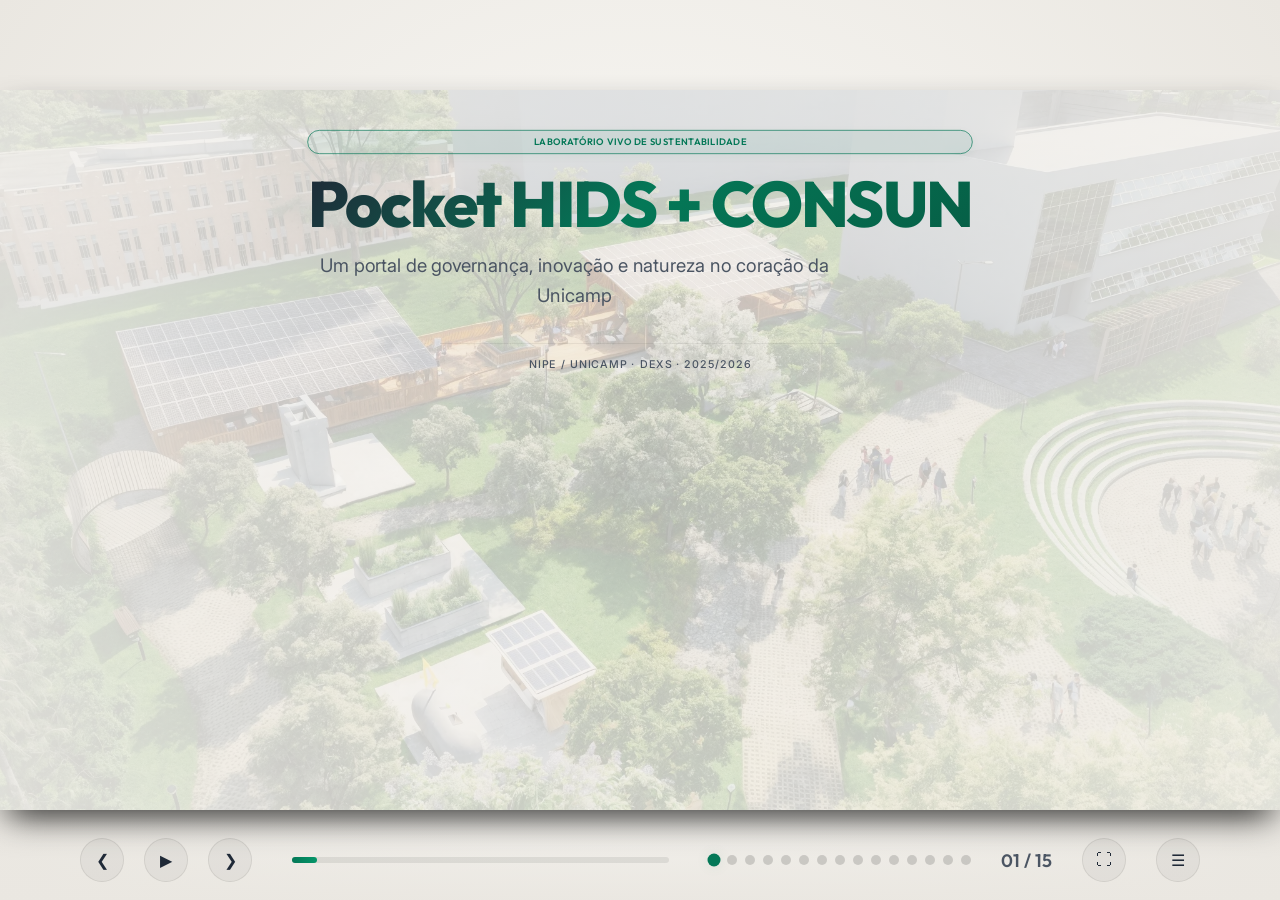
==== commit 34355d33: "style: mudar a paleta para tom areia claro e tons pasteis com correcoes de contraste" ====
--- a/index.html
+++ b/index.html
@@ -44,7 +44,7 @@
                             <div class="glass-panel glow-border-terracotta animate-slide-right delay-2">
                                 <div style="display: flex; align-items: center; gap: 15px; margin-bottom: 15px;">
                                     <span style="font-size: 32px;">🏢</span>
-                                    <h3 style="font-size: 24px; color: #fff;">Novo Prédio do CONSUN</h3>
+                                    <h3 style="font-size: 24px; color: var(--color-text-primary);">Novo Prédio do CONSUN</h3>
                                 </div>
                                 <p style="margin-bottom: 20px;">O antigo edifício do Banco do Brasil passará a sediar as reuniões do Conselho Universitário da Unicamp. É a governança de topo em um novo endereço.</p>
                                 <div class="context-img-container" style="height: 220px;">
@@ -59,7 +59,7 @@
                             <div class="glass-panel glow-border-emerald animate-slide-left delay-3">
                                 <div style="display: flex; align-items: center; gap: 15px; margin-bottom: 15px;">
                                     <span style="font-size: 32px;">🌱</span>
-                                    <h3 style="font-size: 24px; color: #fff;">Oportunidade no Entorno</h3>
+                                    <h3 style="font-size: 24px; color: var(--color-text-primary);">Oportunidade no Entorno</h3>
                                 </div>
                                 <p style="margin-bottom: 20px;">Ao lado do prédio, uma área de 3.800 m² é hoje apenas um gramado subutilizado. O Pocket HIDS transformará esse espaço vazio em uma praça ativa.</p>
                                 <div class="context-img-container" style="height: 220px;">
@@ -79,7 +79,7 @@
                         
                         <!-- Main Quote Box -->
                         <div class="glass-panel animate-fade-in delay-2" style="border-left: 4px solid var(--color-primary); padding: 25px 40px; margin-bottom: 30px;">
-                            <p style="font-size: 22px; font-weight: 500; color: #fff; font-style: italic; line-height: 1.5;">
+                            <p style="font-size: 22px; font-weight: 500; color: var(--color-text-primary); font-style: italic; line-height: 1.5;">
                                 "Transformar o gramado subutilizado no primeiro 'pocket hub científico' da Unicamp, conectando o estacionamento do CT ao novo CONSUN — um percurso vivo de 100 metros que ensina e inspira."
                             </p>
                         </div>
@@ -126,41 +126,41 @@
                         <div class="grid-2" style="margin-top: 10px; gap: 30px;">
                             <!-- Left: Concept 4 Components -->
                             <div class="glass-panel animate-slide-right delay-2" style="padding: 20px; display: flex; flex-direction: column; justify-content: space-between;">
-                                <h3 style="color: var(--color-primary); font-size: 20px; margin-bottom: 15px; border-bottom: 1px solid rgba(255,255,255,0.05); padding-bottom: 5px;">Os 4 Componentes de Ocupação</h3>
+                                <h3 style="color: var(--color-primary); font-size: 20px; margin-bottom: 15px; border-bottom: 1px solid rgba(0,0,0,0.08); padding-bottom: 5px;">Os 4 Componentes de Ocupação</h3>
                                 <ul style="list-style: none; display: flex; flex-direction: column; gap: 12px; font-size: 14px;">
                                     <li>
-                                        <strong style="color: #fff; font-size: 15px;">🔬 Forjas de Conhecimento:</strong> Centros de pesquisa, laboratórios avançados e redes de cooperação científica.
+                                        <strong style="color: var(--color-text-primary); font-size: 15px;">🔬 Forjas de Conhecimento:</strong> Centros de pesquisa, laboratórios avançados e redes de cooperação científica.
                                     </li>
                                     <li>
-                                        <strong style="color: #fff; font-size: 15px;">🚀 Ateliês de Inovação:</strong> Espaços para startups, spin-offs acadêmicas e centros corporativos de P&D.
+                                        <strong style="color: var(--color-text-primary); font-size: 15px;">🚀 Ateliês de Inovação:</strong> Espaços para startups, spin-offs acadêmicas e centros corporativos de P&D.
                                     </li>
                                     <li>
-                                        <strong style="color: #fff; font-size: 15px;">🤝 Mutirões de Inovação:</strong> Convivência, coworking, auditórios e comunidades de prática.
+                                        <strong style="color: var(--color-text-primary); font-size: 15px;">🤝 Mutirões de Inovação:</strong> Convivência, coworking, auditórios e comunidades de prática.
                                     </li>
                                     <li>
-                                        <strong style="color: #fff; font-size: 15px;">🌳 Veredas de Experimentação:</strong> Áreas externas (como a nossa praça) para testes em escala real.
+                                        <strong style="color: var(--color-text-primary); font-size: 15px;">🌳 Veredas de Experimentação:</strong> Áreas externas (como a nossa praça) para testes em escala real.
                                     </li>
                                 </ul>
                             </div>
 
                             <!-- Right: Technical metrics -->
                             <div class="glass-panel animate-slide-left delay-3" style="padding: 20px;">
-                                <h3 style="color: #fff; font-size: 20px; margin-bottom: 15px; border-bottom: 1px solid rgba(255,255,255,0.05); padding-bottom: 5px;">Ficha Técnica do Protótipo</h3>
+                                <h3 style="color: var(--color-text-primary); font-size: 20px; margin-bottom: 15px; border-bottom: 1px solid rgba(0,0,0,0.08); padding-bottom: 5px;">Ficha Técnica do Protótipo</h3>
                                 <div style="display: grid; grid-template-columns: 1fr 1fr; gap: 15px; margin-top: 10px;">
-                                    <div style="background: rgba(255,255,255,0.02); padding: 12px; border-radius: 8px; border: 1px solid rgba(255,255,255,0.05);">
-                                        <span style="font-size: 12px; color: var(--color-text-muted); text-transform: uppercase;">Área de Intervenção</span>
+                                    <div style="background: rgba(255,255,255,0.5); padding: 12px; border-radius: 8px; border: 1px solid rgba(0,0,0,0.08);">
+                                        <span style="font-size: 12px; color: var(--color-text-secondary); text-transform: uppercase;">Área de Intervenção</span>
                                         <div style="font-size: 28px; font-weight: 800; color: var(--color-primary); margin-top: 5px;">3.800 m²</div>
                                     </div>
-                                    <div style="background: rgba(255,255,255,0.02); padding: 12px; border-radius: 8px; border: 1px solid rgba(255,255,255,0.05);">
-                                        <span style="font-size: 12px; color: var(--color-text-muted); text-transform: uppercase;">Zonas de Teste</span>
+                                    <div style="background: rgba(255,255,255,0.5); padding: 12px; border-radius: 8px; border: 1px solid rgba(0,0,0,0.08);">
+                                        <span style="font-size: 12px; color: var(--color-text-secondary); text-transform: uppercase;">Zonas de Teste</span>
                                         <div style="font-size: 28px; font-weight: 800; color: var(--color-primary); margin-top: 5px;">3 Zonas</div>
                                     </div>
-                                    <div style="background: rgba(255,255,255,0.02); padding: 12px; border-radius: 8px; border: 1px solid rgba(255,255,255,0.05);">
-                                        <span style="font-size: 12px; color: var(--color-text-muted); text-transform: uppercase;">Investimento Est.</span>
+                                    <div style="background: rgba(255,255,255,0.5); padding: 12px; border-radius: 8px; border: 1px solid rgba(0,0,0,0.08);">
+                                        <span style="font-size: 12px; color: var(--color-text-secondary); text-transform: uppercase;">Investimento Est.</span>
                                         <div style="font-size: 28px; font-weight: 800; color: var(--color-primary); margin-top: 5px;">R$ 500k</div>
                                     </div>
-                                    <div style="background: rgba(255,255,255,0.02); padding: 12px; border-radius: 8px; border: 1px solid rgba(255,255,255,0.05);">
-                                        <span style="font-size: 12px; color: var(--color-text-muted); text-transform: uppercase;">Cronograma</span>
+                                    <div style="background: rgba(255,255,255,0.5); padding: 12px; border-radius: 8px; border: 1px solid rgba(0,0,0,0.08);">
+                                        <span style="font-size: 12px; color: var(--color-text-secondary); text-transform: uppercase;">Cronograma</span>
                                         <div style="font-size: 28px; font-weight: 800; color: var(--color-primary); margin-top: 5px;">24 Meses</div>
                                     </div>
                                 </div>
@@ -497,7 +497,7 @@
                                         <span>Fase</span>
                                         <span>01</span>
                                     </div>
-                                    <h3 style="color:#fff; font-size: 18px; margin-bottom:8px;">Infraestrutura Base</h3>
+                                    <h3 style="color: var(--color-text-primary); font-size: 18px; margin-bottom:8px;">Infraestrutura Base</h3>
                                     <p style="font-size:14px; color:var(--color-primary); font-weight:700;">Meses 1 – 8</p>
                                 </div>
 
@@ -507,7 +507,7 @@
                                         <span>Fase</span>
                                         <span>02</span>
                                     </div>
-                                    <h3 style="color:#fff; font-size: 18px; margin-bottom:8px;">Instalações Experimentais</h3>
+                                    <h3 style="color: var(--color-text-primary); font-size: 18px; margin-bottom:8px;">Instalações Experimentais</h3>
                                     <p style="font-size:14px; color:var(--color-primary); font-weight:700;">Meses 9 – 16</p>
                                 </div>
 
@@ -517,7 +517,7 @@
                                         <span>Fase</span>
                                         <span>03</span>
                                     </div>
-                                    <h3 style="color:#fff; font-size: 18px; margin-bottom:8px;">Expansão & Launch</h3>
+                                    <h3 style="color: var(--color-text-primary); font-size: 18px; margin-bottom:8px;">Expansão & Launch</h3>
                                     <p style="font-size:14px; color:var(--color-primary); font-weight:700;">Meses 17 – 24</p>
                                 </div>
                             </div>
@@ -545,14 +545,14 @@
                                     <p style="margin-bottom: 15px;">Instalaremos estações meteorológicas móveis e sensores de umidade no solo imediatamente, na atual condição de gramado limpo.</p>
                                     <p style="margin-bottom: 15px;">Após a implantação do Pocket HIDS, coletaremos novos dados comparativos para consolidar um estudo empírico de transformação microclimática urbana.</p>
                                 </div>
-                                <div style="background: rgba(255,255,255,0.03); border-radius: 8px; padding: 15px; border-left: 3px solid var(--color-info);">
-                                    <span style="font-weight: 700; color:#fff;">📊 Dados Abertos:</span> As métricas alimentadas pelo grid de dados IoT estarão disponíveis publicamente no portal da Unicamp.
+                                <div style="background: rgba(255,255,255,0.5); border-radius: 8px; padding: 15px; border: 1px solid rgba(0,0,0,0.08); border-left: 3px solid var(--color-info);">
+                                    <span style="font-weight: 700; color: var(--color-text-primary);">📊 Dados Abertos:</span> As métricas alimentadas pelo grid de dados IoT estarão disponíveis publicamente no portal da Unicamp.
                                 </div>
                             </div>
 
                             <!-- Right Indicators (Progress bar mockups) -->
                             <div class="glass-panel gauges-container animate-slide-left delay-3">
-                                <h3 style="color: #fff; font-size: 20px; margin-bottom: 10px;">Metas de Desempenho Ambiental</h3>
+                                <h3 style="color: var(--color-text-primary); font-size: 20px; margin-bottom: 10px;">Metas de Desempenho Ambiental</h3>
                                 
                                 <!-- Indicator 1 -->
                                 <div class="gauge-row">
@@ -693,7 +693,7 @@
 
                             <!-- Right: Next Steps -->
                             <div class="glass-panel animate-slide-left delay-3">
-                                <h3 style="color: #fff; font-size: 22px; margin-bottom: 15px;">Decisões & Encaminhamentos</h3>
+                                <h3 style="color: var(--color-text-primary); font-size: 22px; margin-bottom: 15px;">Decisões & Encaminhamentos</h3>
                                 <ul style="list-style: none; display: flex; flex-direction: column; gap: 20px; margin-top: 10px;">
                                     <li style="display:flex; gap:15px; font-size: 16px;">
                                         <span style="color: var(--color-primary); font-weight: bold;">[ 1 ]</span>
--- a/style.css
+++ b/style.css
@@ -5,25 +5,25 @@
     --font-heading: 'Outfit', sans-serif;
     --font-body: 'Inter', sans-serif;
 
-    /* Colors */
-    --color-bg: #07090e;
-    --color-bg-darker: #040508;
-    --color-primary: #10b981;       /* Emerald */
-    --color-primary-glow: rgba(16, 185, 129, 0.15);
-    --color-secondary: #059669;     /* Forest accent */
-    --color-accent: #f97316;        /* Terracotta/Clay */
-    --color-accent-glow: rgba(249, 115, 22, 0.15);
-    --color-info: #3b82f6;          /* Blue */
-    --color-text-primary: #f8fafc;
-    --color-text-secondary: #94a3b8;
-    --color-text-muted: #64748b;
-
-    /* Glassmorphism */
-    --glass-bg: rgba(13, 18, 30, 0.55);
-    --glass-bg-hover: rgba(20, 28, 45, 0.7);
-    --glass-border: rgba(255, 255, 255, 0.08);
-    --glass-border-glow: rgba(16, 185, 129, 0.3);
-    --glass-shadow: 0 8px 32px 0 rgba(0, 0, 0, 0.37);
+    /* Colors - Light Sand Palette */
+    --color-bg: #f5f3ef;             /* Warm sand/alabaster */
+    --color-bg-darker: #eae7e1;      /* Slightly darker sand/stone */
+    --color-primary: #047857;        /* Soft Sage / Teal-Green */
+    --color-primary-glow: rgba(4, 120, 87, 0.1);
+    --color-secondary: #065f46;      /* Deep forest green accent */
+    --color-accent: #c2410c;         /* Soft terracotta clay */
+    --color-accent-glow: rgba(194, 65, 12, 0.08);
+    --color-info: #1d4ed8;           /* Muted Blue */
+    --color-text-primary: #1f2937;   /* Deep charcoal */
+    --color-text-secondary: #4b5563; /* Slate grey */
+    --color-text-muted: #8490a0;     /* Muted grey */
+
+    /* Glassmorphism - Light Theme */
+    --glass-bg: rgba(255, 255, 255, 0.7);
+    --glass-bg-hover: rgba(255, 255, 255, 0.85);
+    --glass-border: rgba(0, 0, 0, 0.06);
+    --glass-border-glow: rgba(4, 120, 87, 0.25);
+    --glass-shadow: 0 8px 32px 0 rgba(100, 90, 80, 0.08);
 
     /* Dimensions */
     --slide-width: 1920px;
@@ -57,7 +57,7 @@
     display: flex;
     justify-content: center;
     align-items: center;
-    background: radial-gradient(circle at center, #111827 0%, #030712 100%);
+    background: radial-gradient(circle at center, #fbfaf7 0%, #eae7e1 100%);
 }
 
 #presentation-container {
@@ -103,14 +103,14 @@
     left: 0;
     right: 0;
     bottom: 0;
-    background: radial-gradient(circle at 30% 50%, rgba(7, 9, 14, 0.85) 0%, rgba(7, 9, 14, 0.95) 100%);
+    background: radial-gradient(circle at 30% 50%, rgba(245, 243, 239, 0.88) 0%, rgba(245, 243, 239, 0.95) 100%);
     z-index: 1;
     pointer-events: none;
     transition: opacity 0.5s ease;
 }
 
 .slide.cover::before {
-    background: radial-gradient(circle at center, rgba(7, 9, 14, 0.5) 0%, rgba(3, 5, 8, 0.9) 100%);
+    background: radial-gradient(circle at center, rgba(245, 243, 239, 0.7) 0%, rgba(245, 243, 239, 0.9) 100%);
 }
 
 .slide-content {
@@ -131,7 +131,7 @@
 .slide-title {
     font-size: 54px;
     margin-bottom: 24px;
-    background: linear-gradient(135deg, var(--color-text-primary) 30%, #a7f3d0 100%);
+    background: linear-gradient(135deg, var(--color-text-primary) 30%, var(--color-primary) 100%);
     -webkit-background-clip: text;
     -webkit-text-fill-color: transparent;
     display: inline-block;
@@ -212,7 +212,7 @@
     left: 0;
     right: 0;
     height: 80px;
-    background: linear-gradient(to top, rgba(3, 7, 18, 0.95) 0%, rgba(3, 7, 18, 0) 100%);
+    background: linear-gradient(to top, rgba(234, 231, 225, 0.95) 0%, rgba(234, 231, 225, 0) 100%);
     display: flex;
     justify-content: space-between;
     align-items: center;
@@ -226,8 +226,8 @@
 }
 
 .hud-btn {
-    background: rgba(255, 255, 255, 0.05);
-    border: 1px solid rgba(255, 255, 255, 0.1);
+    background: rgba(0, 0, 0, 0.04);
+    border: 1px solid rgba(0, 0, 0, 0.08);
     color: var(--color-text-primary);
     width: 44px;
     height: 44px;
@@ -243,7 +243,7 @@
 .hud-btn:hover {
     background: var(--color-primary);
     border-color: var(--color-primary);
-    color: var(--color-bg);
+    color: #fff;
     box-shadow: 0 0 15px var(--color-primary-glow);
     transform: translateY(-2px);
 }
@@ -251,14 +251,14 @@
 .hud-btn.active {
     background: var(--color-primary);
     border-color: var(--color-primary);
-    color: var(--color-bg);
+    color: #fff;
 }
 
 #hud-progress-container {
     flex: 1;
     margin: 0 40px;
     height: 6px;
-    background: rgba(255, 255, 255, 0.1);
+    background: rgba(0, 0, 0, 0.08);
     border-radius: 3px;
     position: relative;
     cursor: pointer;
@@ -270,7 +270,7 @@
     top: 0;
     height: 100%;
     width: 0%;
-    background: linear-gradient(90deg, var(--color-primary), #34d399);
+    background: linear-gradient(90deg, var(--color-primary), #059669);
     border-radius: 3px;
     transition: width 0.3s ease;
 }
@@ -288,18 +288,19 @@
     transform: translateY(-50%);
     width: 60px;
     height: 60px;
-    background: rgba(13, 18, 30, 0.4);
-    border: 1px solid rgba(255, 255, 255, 0.05);
+    background: rgba(255, 255, 255, 0.7);
+    border: 1px solid rgba(0, 0, 0, 0.05);
     backdrop-filter: blur(8px);
     border-radius: 50%;
     display: flex;
     justify-content: center;
     align-items: center;
     cursor: pointer;
-    color: rgba(255, 255, 255, 0.7);
+    color: var(--color-text-secondary);
     font-size: 24px;
     transition: all 0.3s cubic-bezier(0.16, 1, 0.3, 1);
     opacity: 0; /* Appear on mouse hover of viewport */
+    box-shadow: 0 4px 12px rgba(0, 0, 0, 0.06);
 }
 
 #presentation-viewport:hover .nav-arrow {
@@ -316,7 +317,7 @@
 
 .nav-arrow:hover {
     background: var(--color-primary);
-    color: var(--color-bg);
+    color: #fff;
     border-color: var(--color-primary);
     box-shadow: 0 0 25px var(--color-primary-glow);
 }
@@ -333,7 +334,7 @@
     width: 10px;
     height: 10px;
     border-radius: 50%;
-    background: rgba(255, 255, 255, 0.2);
+    background: rgba(0, 0, 0, 0.15);
     cursor: pointer;
     transition: all 0.3s ease;
 }
@@ -350,17 +351,20 @@
     right: -320px;
     width: 320px;
     height: 100%;
-    background: rgba(10, 14, 23, 0.95);
-    border-left: 1px solid var(--glass-border);
+    background: rgba(245, 243, 239, 0.96);
+    border-left: 1px solid rgba(0, 0, 0, 0.08);
     backdrop-filter: blur(20px);
-    transition: right 0.45s cubic-bezier(0.77, 0, 0.175, 1);
+    transition: right 0.45s cubic-bezier(0.77, 0, 0.175, 1), visibility 0.45s cubic-bezier(0.77, 0, 0.175, 1);
     display: flex;
     flex-direction: column;
     padding: 30px 20px;
+    box-shadow: -8px 0 32px rgba(0, 0, 0, 0.04);
+    visibility: hidden;
 }
 
 #outline-drawer.open {
     right: 0;
+    visibility: visible;
 }
 
 #outline-header {
@@ -368,7 +372,7 @@
     justify-content: space-between;
     align-items: center;
     margin-bottom: 25px;
-    border-bottom: 1px solid rgba(255, 255, 255, 0.05);
+    border-bottom: 1px solid rgba(0, 0, 0, 0.08);
     padding-bottom: 15px;
 }
 
@@ -391,7 +395,7 @@
     width: 4px;
 }
 #outline-list::-webkit-scrollbar-thumb {
-    background: rgba(255, 255, 255, 0.1);
+    background: rgba(0, 0, 0, 0.12);
     border-radius: 2px;
 }
 #outline-list::-webkit-scrollbar-thumb:hover {
@@ -403,19 +407,19 @@
     align-items: center;
     padding: 12px 15px;
     border-radius: 8px;
-    background: rgba(255, 255, 255, 0.02);
+    background: rgba(0, 0, 0, 0.02);
     border: 1px solid transparent;
     cursor: pointer;
     transition: all 0.25s ease;
 }
 
 .outline-item:hover {
-    background: rgba(255, 255, 255, 0.05);
-    border-color: rgba(16, 185, 129, 0.2);
+    background: rgba(0, 0, 0, 0.04);
+    border-color: rgba(4, 120, 87, 0.2);
 }
 
 .outline-item.active {
-    background: rgba(16, 185, 129, 0.1);
+    background: rgba(4, 120, 87, 0.08);
     border-color: var(--color-primary);
 }
 
@@ -490,7 +494,7 @@
 }
 
 .cover-badge {
-    background: rgba(16, 185, 129, 0.15);
+    background: rgba(4, 120, 87, 0.08);
     border: 1px solid var(--color-primary);
     color: var(--color-primary);
     padding: 8px 18px;
@@ -502,7 +506,7 @@
     text-transform: uppercase;
     margin-bottom: 24px;
     display: inline-block;
-    box-shadow: 0 0 15px rgba(16, 185, 129, 0.25);
+    box-shadow: 0 4px 15px rgba(4, 120, 87, 0.05);
 }
 
 .cover-title {
@@ -511,7 +515,7 @@
     line-height: 1.05;
     margin-bottom: 20px;
     letter-spacing: -0.03em;
-    background: linear-gradient(135deg, #ffffff 0%, #10b981 50%, #047857 100%);
+    background: linear-gradient(135deg, var(--color-text-primary) 0%, var(--color-primary) 50%, var(--color-secondary) 100%);
     -webkit-background-clip: text;
     -webkit-text-fill-color: transparent;
 }
@@ -526,11 +530,11 @@
 
 .cover-footer {
     font-size: 16px;
-    color: var(--color-text-muted);
+    color: var(--color-text-secondary);
     font-weight: 500;
     letter-spacing: 0.1em;
     text-transform: uppercase;
-    border-top: 1px solid rgba(255, 255, 255, 0.08);
+    border-top: 1px solid rgba(0, 0, 0, 0.08);
     padding-top: 20px;
     width: 600px;
 }
@@ -573,8 +577,8 @@
     align-items: center;
     font-size: 28px;
     color: var(--color-primary);
-    background: rgba(16, 185, 129, 0.1);
-    border: 1px solid rgba(16, 185, 129, 0.2);
+    background: rgba(255, 255, 255, 0.9);
+    border: 1px solid rgba(0, 0, 0, 0.08);
     width: 60px;
     height: 60px;
     border-radius: 50%;
@@ -583,7 +587,7 @@
     top: 50%;
     transform: translate(-50%, -50%);
     z-index: 5;
-    box-shadow: 0 4px 15px rgba(0,0,0,0.3);
+    box-shadow: 0 4px 15px rgba(0,0,0,0.06);
 }
 
 /* SLIDE 3: Oportunidade (Path diagram) */
@@ -602,7 +606,7 @@
     left: 10%;
     right: 10%;
     height: 4px;
-    background: rgba(255, 255, 255, 0.1);
+    background: rgba(0, 0, 0, 0.06);
     z-index: 1;
 }
 
@@ -634,8 +638,8 @@
     width: 64px;
     height: 64px;
     border-radius: 50%;
-    background: #111827;
-    border: 3px solid rgba(255, 255, 255, 0.2);
+    background: #ffffff;
+    border: 3px solid rgba(0, 0, 0, 0.08);
     display: flex;
     justify-content: center;
     align-items: center;
@@ -643,12 +647,13 @@
     color: var(--color-text-secondary);
     transition: all 0.4s cubic-bezier(0.16, 1, 0.3, 1);
     margin-bottom: 20px;
+    box-shadow: 0 4px 10px rgba(0,0,0,0.03);
 }
 
 .path-node:hover .path-node-circle,
 .path-node.active .path-node-circle {
     border-color: var(--color-primary);
-    color: var(--color-bg-darker);
+    color: #ffffff;
     background: var(--color-primary);
     box-shadow: 0 0 25px var(--color-primary-glow);
     transform: scale(1.15);
@@ -657,6 +662,7 @@
 .path-node:nth-child(3):hover .path-node-circle,
 .path-node:nth-child(3).active .path-node-circle {
     border-color: var(--color-accent);
+    color: #ffffff;
     background: var(--color-accent);
     box-shadow: 0 0 25px var(--color-accent-glow);
 }
@@ -789,7 +795,7 @@
     left: 0;
     right: 0;
     bottom: 0;
-    background: rgba(3, 7, 18, 0.98);
+    background: rgba(245, 243, 239, 0.98);
     z-index: 1000;
     display: none;
     justify-content: center;
@@ -804,8 +810,8 @@
     max-width: 85%;
     max-height: 80vh;
     border-radius: 8px;
-    box-shadow: 0 20px 50px rgba(0,0,0,0.8);
-    border: 1px solid rgba(255,255,255,0.1);
+    box-shadow: 0 20px 50px rgba(0,0,0,0.12);
+    border: 1px solid rgba(0,0,0,0.08);
 }
 
 .lightbox-close {
@@ -813,7 +819,7 @@
     top: 30px;
     right: 40px;
     font-size: 36px;
-    color: #fff;
+    color: var(--color-text-primary);
     cursor: pointer;
     transition: color 0.3s ease;
 }
@@ -827,21 +833,21 @@
     top: 50%;
     transform: translateY(-50%);
     font-size: 44px;
-    color: #fff;
+    color: var(--color-text-primary);
     cursor: pointer;
     width: 60px;
     height: 60px;
     display: flex;
     justify-content: center;
     align-items: center;
-    background: rgba(255,255,255,0.05);
+    background: rgba(0, 0, 0, 0.03);
     border-radius: 50%;
     transition: all 0.3s ease;
 }
 
 .lightbox-arrow:hover {
     background: var(--color-primary);
-    color: var(--color-bg);
+    color: #fff;
 }
 
 #lightbox-prev { left: 40px; }
@@ -851,7 +857,8 @@
     position: absolute;
     bottom: 40px;
     font-size: 18px;
-    color: var(--color-text-secondary);
+    color: var(--color-text-primary);
+    font-weight: 500;
 }
 
 /* SLIDE 6: Pavilions Grid */
@@ -897,14 +904,14 @@
     font-size: 20px;
     font-weight: 700;
     margin-bottom: 10px;
-    color: #fff;
+    color: var(--color-text-primary);
 }
 
 .pavilion-element {
     font-size: 14px;
-    color: var(--color-text-muted);
+    color: var(--color-text-secondary);
     font-weight: 600;
-    border-top: 1px solid rgba(255, 255, 255, 0.05);
+    border-top: 1px solid rgba(0, 0, 0, 0.08);
     padding-top: 10px;
     margin-top: 10px;
 }
@@ -953,7 +960,7 @@
 .zone-tab-btn {
     padding: 20px;
     border-radius: 12px;
-    background: rgba(255, 255, 255, 0.02);
+    background: rgba(0, 0, 0, 0.02);
     border: 1px solid var(--glass-border);
     cursor: pointer;
     display: flex;
@@ -963,11 +970,11 @@
 }
 
 .zone-tab-btn:hover {
-    background: rgba(255, 255, 255, 0.04);
+    background: rgba(0, 0, 0, 0.04);
 }
 
 .zone-tab-btn.active {
-    background: rgba(16, 185, 129, 0.1);
+    background: rgba(4, 120, 87, 0.08);
     border-color: var(--color-primary);
 }
 
@@ -1088,7 +1095,7 @@
 
 .commute-step h3 {
     font-size: 20px;
-    color: #fff;
+    color: var(--color-text-primary);
     margin-bottom: 12px;
 }
 
@@ -1128,7 +1135,7 @@
 
 .quadrant-title {
     font-size: 24px;
-    color: #fff;
+    color: var(--color-text-primary);
 }
 
 .quadrant-list {
@@ -1173,7 +1180,7 @@
     left: 5%;
     right: 5%;
     height: 4px;
-    background: rgba(255,255,255,0.05);
+    background: rgba(0, 0, 0, 0.06);
     z-index: 1;
 }
 
@@ -1196,25 +1203,26 @@
     width: 100px;
     height: 100px;
     border-radius: 50%;
-    background: #0f172a;
-    border: 3px solid rgba(255,255,255,0.1);
+    background: #ffffff;
+    border: 3px solid rgba(0, 0, 0, 0.08);
     display: flex;
     flex-direction: column;
     justify-content: center;
     align-items: center;
     transition: all 0.4s cubic-bezier(0.16, 1, 0.3, 1);
     margin-bottom: 25px;
+    box-shadow: 0 4px 10px rgba(0,0,0,0.03);
 }
 
 .timeline-badge span:first-child {
     font-size: 13px;
     font-weight: 700;
-    color: var(--color-text-muted);
+    color: var(--color-text-secondary);
 }
 .timeline-badge span:last-child {
     font-size: 16px;
     font-weight: 800;
-    color: #fff;
+    color: var(--color-text-primary);
 }
 
 .timeline-step:hover .timeline-badge,
@@ -1222,7 +1230,7 @@
     border-color: var(--color-primary);
     box-shadow: 0 0 30px var(--color-primary-glow);
     transform: scale(1.1);
-    background: rgba(16, 185, 129, 0.1);
+    background: rgba(4, 120, 87, 0.06);
 }
 
 .timeline-step:hover .timeline-badge span:first-child,
@@ -1269,7 +1277,7 @@
 .gauge-title {
     font-size: 18px;
     font-weight: 600;
-    color: #fff;
+    color: var(--color-text-primary);
 }
 
 .gauge-badge {
@@ -1277,21 +1285,21 @@
     font-size: 12px;
     font-weight: 700;
     border-radius: 20px;
-    background: rgba(255, 255, 255, 0.05);
+    background: rgba(0, 0, 0, 0.04);
 }
 
 .gauge-badge.active-badge {
-    background: rgba(16, 185, 129, 0.1);
+    background: rgba(4, 120, 87, 0.08);
     color: var(--color-primary);
 }
 
 .gauge-bar-track {
     height: 24px;
-    background: rgba(255, 255, 255, 0.05);
+    background: rgba(0, 0, 0, 0.04);
     border-radius: 12px;
     overflow: hidden;
     position: relative;
-    border: 1px solid rgba(255, 255, 255, 0.05);
+    border: 1px solid rgba(0, 0, 0, 0.04);
 }
 
 .gauge-bar-fill {
@@ -1338,14 +1346,14 @@
     height: 160px;
     border-radius: 50%;
     background: radial-gradient(circle, var(--color-primary) 0%, var(--color-secondary) 100%);
-    box-shadow: 0 0 40px rgba(16, 185, 129, 0.4);
+    box-shadow: 0 8px 30px var(--color-primary-glow);
     display: flex;
     flex-direction: column;
     justify-content: center;
     align-items: center;
     z-index: 10;
     text-align: center;
-    color: var(--color-bg-darker);
+    color: #ffffff;
     font-weight: bold;
     border: 4px solid #fff;
     cursor: pointer;
@@ -1396,7 +1404,7 @@
 .radial-node:hover {
     border-color: var(--color-primary);
     scale: 1.1;
-    background: rgba(16, 185, 129, 0.1);
+    background: rgba(4, 120, 87, 0.08);
     box-shadow: 0 0 20px var(--color-primary-glow);
 }
 
@@ -1423,7 +1431,7 @@
 #radial-info-popup {
     position: absolute;
     bottom: 0;
-    background: rgba(10, 14, 23, 0.95);
+    background: rgba(245, 243, 239, 0.95);
     border: 1px solid var(--color-primary);
     padding: 15px 25px;
     border-radius: 12px;
@@ -1433,6 +1441,7 @@
     width: 480px;
     box-shadow: var(--glass-shadow);
     text-align: center;
+    color: var(--color-text-primary);
 }
 
 /* SLIDE 13: Checklist questions */
@@ -1457,15 +1466,15 @@
 }
 
 .checklist-item:hover {
-    border-color: rgba(255, 255, 255, 0.15);
-    background: rgba(255, 255, 255, 0.02);
+    border-color: rgba(0, 0, 0, 0.12);
+    background: rgba(0, 0, 0, 0.02);
 }
 
 .checklist-box {
     width: 28px;
     height: 28px;
     border-radius: 6px;
-    border: 2px solid rgba(255, 255, 255, 0.3);
+    border: 2px solid rgba(0, 0, 0, 0.18);
     display: flex;
     justify-content: center;
     align-items: center;
@@ -1477,7 +1486,7 @@
 
 .checklist-item.checked .checklist-box {
     border-color: var(--color-primary);
-    background: rgba(16, 185, 129, 0.1);
+    background: rgba(4, 120, 87, 0.1);
 }
 
 .checklist-item.checked .checklist-box::before {
@@ -1486,7 +1495,7 @@
 
 .checklist-text h3 {
     font-size: 18px;
-    color: #fff;
+    color: var(--color-text-primary);
     margin-bottom: 5px;
 }
 
@@ -1510,20 +1519,20 @@
     line-height: 1.25;
     margin-bottom: 40px;
     max-width: 900px;
-    color: #fff;
+    color: var(--color-text-primary);
 }
 
 .cta-btn {
-    background: linear-gradient(135deg, var(--color-primary) 0%, #34d399 100%);
+    background: linear-gradient(135deg, var(--color-primary) 0%, #059669 100%);
     border: none;
-    color: var(--color-bg-darker);
+    color: #ffffff;
     font-family: var(--font-heading);
     font-size: 22px;
     font-weight: 700;
     padding: 18px 44px;
     border-radius: 50px;
     cursor: pointer;
-    box-shadow: 0 8px 30px rgba(16, 185, 129, 0.3);
+    box-shadow: 0 8px 30px var(--color-primary-glow);
     transition: all 0.3s cubic-bezier(0.175, 0.885, 0.32, 1.275);
     position: relative;
     overflow: hidden;
@@ -1542,7 +1551,7 @@
 
 .cta-btn:hover {
     transform: scale(1.08) translateY(-3px);
-    box-shadow: 0 15px 35px rgba(16, 185, 129, 0.5);
+    box-shadow: 0 15px 35px var(--color-primary-glow);
 }
 
 .cta-btn:hover::before {
@@ -1583,8 +1592,8 @@
     width: 100px;
     height: 100px;
     border-radius: 50%;
-    background: rgba(255,255,255,0.03);
-    border: 1px solid rgba(255,255,255,0.1);
+    background: rgba(0, 0, 0, 0.02);
+    border: 1px solid rgba(0, 0, 0, 0.08);
     display: flex;
     justify-content: center;
     align-items: center;
@@ -1605,7 +1614,7 @@
 .inst-name {
     font-size: 16px;
     font-weight: 600;
-    color: #fff;
+    color: var(--color-text-primary);
 }
 
 .contact-info-list {
@@ -1640,7 +1649,7 @@
 }
 
 .contact-item-val a:hover {
-    color: #fff;
+    color: var(--color-secondary);
 }
 
 
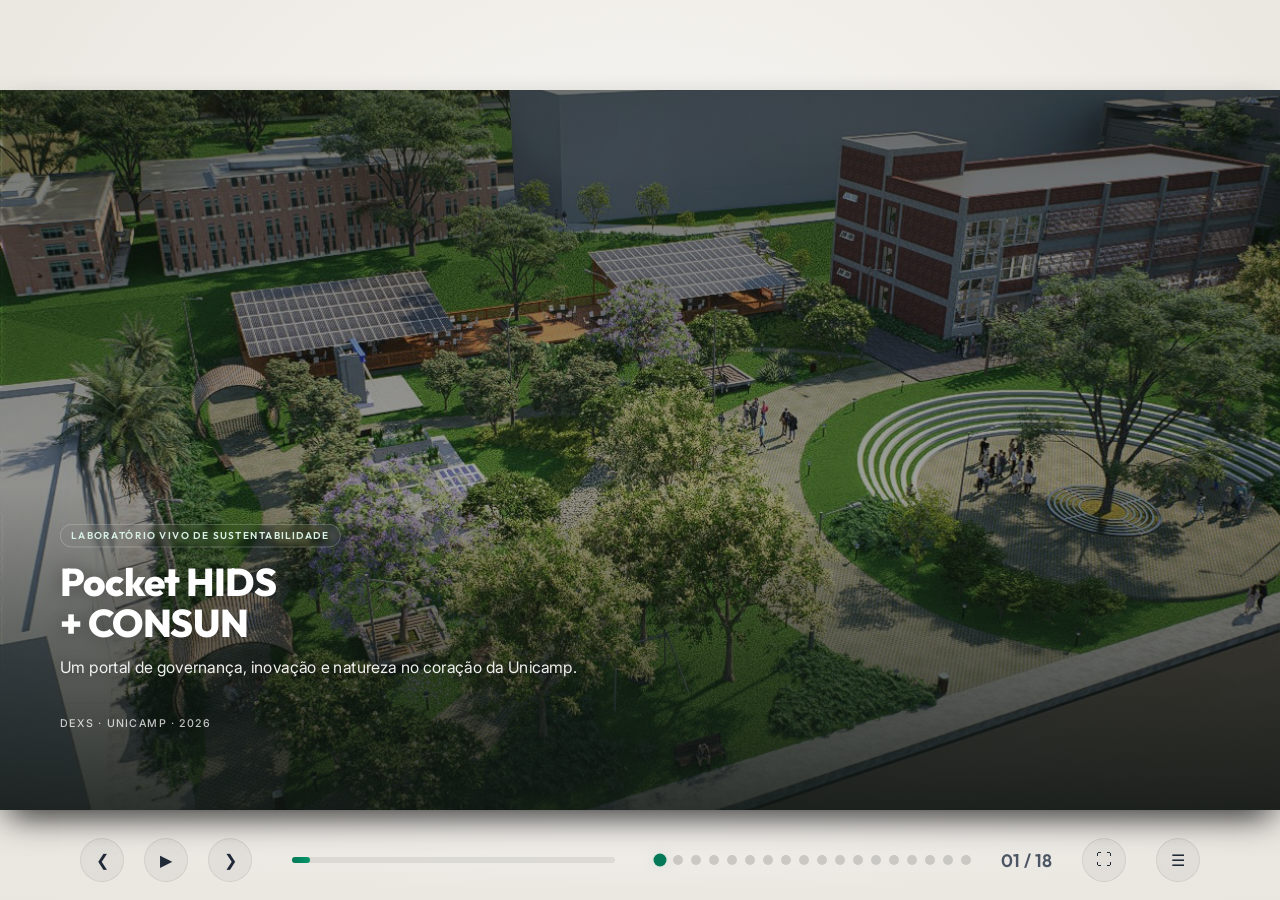
==== commit 9f7f250a: "feat: implementar mudancas de layout nos slides 5, 6, 8, 12, 13 e 16" ====
--- a/index.html
+++ b/index.html
@@ -20,154 +20,132 @@
             <div id="slide-track">
 
                 <!-- SLIDE 1: CAPA -->
-                <div class="slide cover active" style="background-image: url('Pocket_HIDS_Images_3D_Renders/enchanced_previas_post_production.webp');">
-                    <div class="slide-content">
-                        <div class="cover-badge animate-fade-in">Laboratório Vivo de Sustentabilidade</div>
-                        <h1 class="cover-title animate-fade-in delay-1">Pocket HIDS + CONSUN</h1>
-                        <p class="cover-subtitle animate-fade-in delay-2">Um portal de governança, inovação e natureza no coração da Unicamp</p>
-                        <center>
-                            <div class="cover-footer animate-fade-in delay-3">
-                                NIPE / UNICAMP &middot; DExS &middot; 2025/2026
-                            </div>
-                        </center>
-                    </div>
-                </div>
-
-                <!-- SLIDE 2: CONTEXTO ESTRATÉGICO -->
-                <div class="slide">
-                    <div class="slide-content">
-                        <h2 class="slide-title animate-fade-in">O Contexto Estratégico</h2>
-                        <p class="slide-subtitle animate-fade-in delay-1">O Banco do Brasil se torna o novo CONSUN (Conselho Universitário)</p>
-                        
-                        <div class="grid-2" style="position: relative;">
-                            <!-- Current Context Card -->
-                            <div class="glass-panel glow-border-terracotta animate-slide-right delay-2">
-                                <div style="display: flex; align-items: center; gap: 15px; margin-bottom: 15px;">
-                                    <span style="font-size: 32px;">🏢</span>
-                                    <h3 style="font-size: 24px; color: var(--color-text-primary);">Novo Prédio do CONSUN</h3>
-                                </div>
-                                <p style="margin-bottom: 20px;">O antigo edifício do Banco do Brasil passará a sediar as reuniões do Conselho Universitário da Unicamp. É a governança de topo em um novo endereço.</p>
-                                <div class="context-img-container" style="height: 220px;">
-                                    <img src="Pocket_HIDS_Images_3D_Renders/previas_Pocket_HIDS2Scene 1.webp" alt="Futura Área CONSUN">
-                                    <div class="context-caption">Área frontal ao CP2b e futuro CONSUN</div>
-                                </div>
-                            </div>
-
-                            <div class="vs-arrow animate-scale-in delay-4">➔</div>
-
-                            <!-- Target Space Card -->
-                            <div class="glass-panel glow-border-emerald animate-slide-left delay-3">
-                                <div style="display: flex; align-items: center; gap: 15px; margin-bottom: 15px;">
-                                    <span style="font-size: 32px;">🌱</span>
-                                    <h3 style="font-size: 24px; color: var(--color-text-primary);">Oportunidade no Entorno</h3>
-                                </div>
-                                <p style="margin-bottom: 20px;">Ao lado do prédio, uma área de 3.800 m² é hoje apenas um gramado subutilizado. O Pocket HIDS transformará esse espaço vazio em uma praça ativa.</p>
-                                <div class="context-img-container" style="height: 220px;">
-                                    <img src="Pocket_HIDS_Images_3D_Renders/previas_Pocket_HIDSScene 10.webp" alt="Gramado Atual transformado">
-                                    <div class="context-caption">Visão conceitual da integração urbana</div>
-                                </div>
-                            </div>
-                        </div>
-                    </div>
-                </div>
-
-                <!-- SLIDE 3: A OPORTUNIDADE (Path) -->
-                <div class="slide">
-                    <div class="slide-content">
-                        <h2 class="slide-title animate-fade-in">A Oportunidade</h2>
-                        <p class="slide-subtitle animate-fade-in delay-1">Unir governança, inovação e sustentabilidade em um percurso inspirador</p>
-                        
-                        <!-- Main Quote Box -->
-                        <div class="glass-panel animate-fade-in delay-2" style="border-left: 4px solid var(--color-primary); padding: 25px 40px; margin-bottom: 30px;">
-                            <p style="font-size: 22px; font-weight: 500; color: var(--color-text-primary); font-style: italic; line-height: 1.5;">
-                                "Transformar o gramado subutilizado no primeiro 'pocket hub científico' da Unicamp, conectando o estacionamento do CT ao novo CONSUN — um percurso vivo de 100 metros que ensina e inspira."
-                            </p>
-                        </div>
-
-                        <!-- Interactive Path Node Row -->
-                        <div class="path-container animate-fade-in delay-3">
-                            <div class="path-line">
-                                <div class="path-line-fill"></div>
-                            </div>
-                            
-                            <div class="path-node active" data-index="0">
-                                <div class="path-node-circle">🚗</div>
-                                <div class="path-node-label">Partida</div>
-                                <div class="path-node-desc">Estacionamento CT (Arborizado / Sensores)</div>
-                            </div>
-                            
-                            <div class="path-node" data-index="1">
-                                <div class="path-node-circle">🚶</div>
-                                <div class="path-node-label">Conexão</div>
-                                <div class="path-node-desc">Pocket HIDS (Caminho de 100 metros)</div>
-                            </div>
-                            
-                            <div class="path-node" data-index="2">
-                                <div class="path-node-circle">🏛️</div>
-                                <div class="path-node-label">Destino</div>
-                                <div class="path-node-desc">Novo CONSUN (Antigo Banco do Brasil)</div>
-                            </div>
-                        </div>
-
-                        <!-- Details Panel for Clicked Node -->
-                        <div class="glass-panel animate-fade-in delay-4" id="path-details-box" style="margin-top: 10px; border-color: rgba(16, 185, 129, 0.2); background: rgba(16, 185, 129, 0.02);">
-                            <h3 id="path-content-title" style="color: var(--color-primary); margin-bottom: 10px; font-size: 20px; transition: opacity 0.3s ease;">Estacionamento do CT (1.200m²)</h3>
-                            <p id="path-content-body" style="transition: opacity 0.3s ease; font-size: 16px;">Requalificação do espaço subutilizado e arborizado do CT. Implantação de sensores de controle de vagas em tempo real e pontos de carregamento rápido para veículos elétricos (incentivo à mobilidade de baixo carbono). Os conselheiros e visitantes do CONSUN estacionam aqui.</p>
+                <div class="slide media active">
+                    <img class="slide-media" src="assets/hero-main.jpg" alt="Pocket HIDS - vista aérea">
+                    <div class="slide-scrim full"></div>
+                    <div class="slide-content">
+                        <span class="media-kicker animate-fade-in">Laboratório Vivo de Sustentabilidade</span>
+                        <h1 class="media-title animate-fade-in delay-1">Pocket HIDS<br>+ CONSUN</h1>
+                        <p class="media-lead animate-fade-in delay-2">Um portal de governança, inovação e natureza no coração da Unicamp.</p>
+                        <div class="cover-footer animate-fade-in delay-3" style="margin-top: 34px; color: rgba(255,255,255,0.75); letter-spacing: 2px;">
+                            DExS &middot; UNICAMP &middot; 2026
+                        </div>
+                    </div>
+                </div>
+
+                <!-- SLIDE 2: CONTEXTO ESTRATÉGICO (antes / depois) -->
+                <div class="slide media">
+                    <div class="split-media">
+                        <div class="split-pane animate-fade-in">
+                            <img src="assets/lawn-before.jpg" alt="Gramado atual subutilizado">
+                            <div class="split-label">
+                                <span class="split-tag now">Hoje</span>
+                                <h3 class="split-h">3.800 m² de gramado subutilizado</h3>
+                                <p class="split-p">Ao lado do antigo Banco do Brasil — que passará a sediar o novo CONSUN — uma vasta área verde ociosa, sem uso definido.</p>
+                            </div>
+                        </div>
+                        <div class="split-pane animate-fade-in delay-1">
+                            <img src="Pocket_HIDS_Images_3D_Renders/previas_Pocket_HIDS2Scene 1.webp" alt="Pocket HIDS - proposta">
+                            <div class="split-label">
+                                <span class="split-tag future">Pocket HIDS</span>
+                                <h3 class="split-h">Uma praça científica viva</h3>
+                                <p class="split-p">A governança máxima da Unicamp ganha, na porta, um laboratório vivo de sustentabilidade que conecta pesquisa, natureza e inovação.</p>
+                            </div>
+                        </div>
+                        <div class="split-divider animate-scale-in delay-2"><span class="split-arrow">➔</span></div>
+                    </div>
+                    <div class="split-overtitle animate-fade-in">
+                        <h2>O Contexto Estratégico</h2>
+                        <p>O Banco do Brasil se torna o novo CONSUN — e o entorno, uma oportunidade</p>
+                    </div>
+                </div>
+
+                <!-- SLIDE 3: O PERCURSO (mapa a escala) -->
+                <div class="slide">
+                    <div class="slide-content">
+                        <h2 class="slide-title animate-fade-in">O Percurso Vivo</h2>
+                        <p class="slide-subtitle animate-fade-in delay-1">Do estacionamento do CT à porta do novo CONSUN — caminhando por dentro do parque</p>
+
+                        <div class="route-layout">
+                            <!-- Left: to-scale animated site plan -->
+                            <div class="route-map animate-scale-in delay-2">
+                                <div class="route-aerial">
+                                    <img src="assets/site-aerial.jpg" alt="Imagem aérea do sítio">
+                                    <svg class="route-svg-overlay" viewBox="0 0 539 698" xmlns="http://www.w3.org/2000/svg" aria-label="Percurso CT ao CONSUN sobre imagem aérea" preserveAspectRatio="xMidYMid meet">
+                                        <!-- Limite do projeto (Pocket HIDS) -->
+                                        <polygon class="route-park" points="162.8,571.3 182.9,617.3 230.4,539.3 284.6,579.2 260.6,502 415.9,423.6 276.4,200.7 225.9,232.8 157.4,379.1"/>
+
+                                        <!-- Percurso a pé, desenhado ao entrar no slide -->
+                                        <path class="route-path" d="M67.5,81.8 C 150,210 190,380 244,449 C 300,510 400,500 456.2,498.3"/>
+
+                                        <!-- Nós -->
+                                        <g class="route-node node-start">
+                                            <circle class="route-halo" cx="67.5" cy="81.8" r="17"/>
+                                            <circle class="route-dot" cx="67.5" cy="81.8" r="10"/>
+                                            <text x="67.5" y="85.3" class="route-emoji">🚗</text>
+                                            <text x="67.5" y="56" class="route-lbl">Estacionamento CT</text>
+                                        </g>
+                                        <g class="route-node node-mid">
+                                            <circle class="route-halo" cx="244" cy="449" r="17"/>
+                                            <circle class="route-dot" cx="244" cy="449" r="10"/>
+                                            <text x="244" y="452.5" class="route-emoji">🌳</text>
+                                            <text x="244" y="424" class="route-lbl">Pocket HIDS · 3.800 m²</text>
+                                        </g>
+                                        <g class="route-node node-end">
+                                            <circle class="route-halo" cx="456.2" cy="498.3" r="17"/>
+                                            <circle class="route-dot" cx="456.2" cy="498.3" r="10"/>
+                                            <text x="456.2" y="501.8" class="route-emoji">🏛️</text>
+                                            <text x="456.2" y="528" class="route-lbl">Novo CONSUN</text>
+                                        </g>
+
+                                        <!-- Seta norte + barra de escala (0,2752 m/px · z19) -->
+                                        <g class="route-compass" transform="translate(508,40)">
+                                            <path d="M0,-18 L6,8 L0,2 L-6,8 Z" class="route-north"/>
+                                            <text x="0" y="24" class="route-meta">N</text>
+                                        </g>
+                                        <g transform="translate(28,668)">
+                                            <line x1="0" y1="0" x2="72.7" y2="0" class="route-scalebar"/>
+                                            <text x="36" y="-7" class="route-meta">20 m</text>
+                                        </g>
+                                    </svg>
+                                </div>
+                            </div>
+
+                            <!-- Right: confident explanation, no boxes to click -->
+                            <div class="route-info animate-slide-left delay-3">
+                                <p class="route-lead">Os conselheiros estacionam no bosque arborizado do CT e chegam ao novo CONSUN <strong>caminhando por dentro do Pocket HIDS</strong>.</p>
+                                <p class="route-body">São cerca de <strong>155 metros</strong> porta a porta — dos quais ~100 m atravessam o parque. Um trajeto totalmente acessível e sombreado que converte um deslocamento comum em uma vivência científica, entre pergolados solares, jardins de chuva e a agrofloresta.</p>
+                                <div class="route-stats">
+                                    <div class="route-stat"><span class="route-stat-num">~155 m</span><span class="route-stat-cap">porta a porta</span></div>
+                                    <div class="route-stat"><span class="route-stat-num">~100 m</span><span class="route-stat-cap">vivos no parque</span></div>
+                                    <div class="route-stat"><span class="route-stat-num">♿</span><span class="route-stat-cap">declive suave e acessível</span></div>
+                                </div>
+                            </div>
                         </div>
                     </div>
                 </div>
 
                 <!-- SLIDE 4: O MODELO DOS PAVILHÕES DE INOVAÇÃO -->
-                <div class="slide" style="background-image: url('Pocket_HIDS_Images_3D_Renders/enchanced_previas_post_production4.webp');">
-                    <div class="slide-content">
-                        <h2 class="slide-title animate-fade-in">O Modelo de Pavilhões</h2>
-                        <p class="slide-subtitle animate-fade-in delay-1">O Pocket HIDS como protótipo e "Vereda de Experimentação" para o futuro hub</p>
-                        
-                        <div class="grid-2" style="margin-top: 10px; gap: 30px;">
-                            <!-- Left: Concept 4 Components -->
-                            <div class="glass-panel animate-slide-right delay-2" style="padding: 20px; display: flex; flex-direction: column; justify-content: space-between;">
-                                <h3 style="color: var(--color-primary); font-size: 20px; margin-bottom: 15px; border-bottom: 1px solid rgba(0,0,0,0.08); padding-bottom: 5px;">Os 4 Componentes de Ocupação</h3>
-                                <ul style="list-style: none; display: flex; flex-direction: column; gap: 12px; font-size: 14px;">
-                                    <li>
-                                        <strong style="color: var(--color-text-primary); font-size: 15px;">🔬 Forjas de Conhecimento:</strong> Centros de pesquisa, laboratórios avançados e redes de cooperação científica.
-                                    </li>
-                                    <li>
-                                        <strong style="color: var(--color-text-primary); font-size: 15px;">🚀 Ateliês de Inovação:</strong> Espaços para startups, spin-offs acadêmicas e centros corporativos de P&D.
-                                    </li>
-                                    <li>
-                                        <strong style="color: var(--color-text-primary); font-size: 15px;">🤝 Mutirões de Inovação:</strong> Convivência, coworking, auditórios e comunidades de prática.
-                                    </li>
-                                    <li>
-                                        <strong style="color: var(--color-text-primary); font-size: 15px;">🌳 Veredas de Experimentação:</strong> Áreas externas (como a nossa praça) para testes em escala real.
-                                    </li>
-                                </ul>
-                            </div>
-
-                            <!-- Right: Technical metrics -->
-                            <div class="glass-panel animate-slide-left delay-3" style="padding: 20px;">
-                                <h3 style="color: var(--color-text-primary); font-size: 20px; margin-bottom: 15px; border-bottom: 1px solid rgba(0,0,0,0.08); padding-bottom: 5px;">Ficha Técnica do Protótipo</h3>
-                                <div style="display: grid; grid-template-columns: 1fr 1fr; gap: 15px; margin-top: 10px;">
-                                    <div style="background: rgba(255,255,255,0.5); padding: 12px; border-radius: 8px; border: 1px solid rgba(0,0,0,0.08);">
-                                        <span style="font-size: 12px; color: var(--color-text-secondary); text-transform: uppercase;">Área de Intervenção</span>
-                                        <div style="font-size: 28px; font-weight: 800; color: var(--color-primary); margin-top: 5px;">3.800 m²</div>
-                                    </div>
-                                    <div style="background: rgba(255,255,255,0.5); padding: 12px; border-radius: 8px; border: 1px solid rgba(0,0,0,0.08);">
-                                        <span style="font-size: 12px; color: var(--color-text-secondary); text-transform: uppercase;">Zonas de Teste</span>
-                                        <div style="font-size: 28px; font-weight: 800; color: var(--color-primary); margin-top: 5px;">3 Zonas</div>
-                                    </div>
-                                    <div style="background: rgba(255,255,255,0.5); padding: 12px; border-radius: 8px; border: 1px solid rgba(0,0,0,0.08);">
-                                        <span style="font-size: 12px; color: var(--color-text-secondary); text-transform: uppercase;">Investimento Est.</span>
-                                        <div style="font-size: 28px; font-weight: 800; color: var(--color-primary); margin-top: 5px;">R$ 500k</div>
-                                    </div>
-                                    <div style="background: rgba(255,255,255,0.5); padding: 12px; border-radius: 8px; border: 1px solid rgba(0,0,0,0.08);">
-                                        <span style="font-size: 12px; color: var(--color-text-secondary); text-transform: uppercase;">Cronograma</span>
-                                        <div style="font-size: 28px; font-weight: 800; color: var(--color-primary); margin-top: 5px;">24 Meses</div>
-                                    </div>
-                                </div>
-                                <p style="font-size: 13px; color: var(--color-text-secondary); margin-top: 15px; text-align: center; font-style: italic;">
-                                    "Esta gleba de 3.800 m² é o primeiro experimento de territorialização do ecossistema do HIDS Unicamp."
-                                </p>
-                            </div>
+                <div class="slide media">
+                    <img class="slide-media" src="Pocket_HIDS_Images_3D_Renders/PREDIO_CP2BScene 5_1.webp" alt="Modelo de pavilhões">
+                    <div class="slide-scrim left"></div>
+                    <div class="slide-content" style="justify-content: center;">
+                        <span class="media-kicker animate-fade-in">Modelo HIDS em micro-escala</span>
+                        <h2 class="media-title animate-fade-in delay-1" style="font-size: 50px;">O Modelo de Pavilhões</h2>
+                        <p class="media-lead animate-fade-in delay-2" style="max-width: 46%; font-size: 20px;">O Pocket HIDS replica, em protótipo, os quatro componentes de ocupação do futuro hub de inovação.</p>
+
+                        <ul class="media-list animate-fade-in delay-3">
+                            <li><strong>🔬 Forjas de Conhecimento</strong> — pesquisa, laboratórios e cooperação científica.</li>
+                            <li><strong>🚀 Ateliês de Inovação</strong> — startups, spin-offs e P&D corporativo.</li>
+                            <li><strong>🤝 Mutirões de Inovação</strong> — convívio, coworking e comunidades de prática.</li>
+                            <li><strong>🌳 Veredas de Experimentação</strong> — a própria praça, testes em escala real.</li>
+                        </ul>
+
+                        <div class="media-stats animate-fade-in delay-4">
+                            <div class="media-stat"><span class="media-stat-num">3.800 m²</span><span class="media-stat-cap">Intervenção</span></div>
+                            <div class="media-stat"><span class="media-stat-num">3</span><span class="media-stat-cap">Zonas</span></div>
+                            <div class="media-stat"><span class="media-stat-num">4</span><span class="media-stat-cap">Componentes</span></div>
+                            <div class="media-stat"><span class="media-stat-num">24</span><span class="media-stat-cap">Meses</span></div>
                         </div>
                     </div>
                 </div>
@@ -208,78 +186,87 @@
                     </div>
                 </div>
 
+                <!-- SLIDE: CROQUIS / PARTIDO -->
+                <div class="slide">
+                    <div class="slide-content">
+                        <h2 class="slide-title animate-fade-in">O Partido & os Croquis</h2>
+                        <p class="slide-subtitle animate-fade-in delay-1">Um percurso-laboratório que organiza a gleba em zonas de convívio, infraestrutura e demonstração</p>
+
+                        <div class="croqui-grid animate-fade-in delay-2">
+                            <div class="croqui-frame"><img src="assets/croqui-implantacao.jpg" alt="Croqui de implantação"><span class="croqui-cap">Implantação geral</span></div>
+                            <div class="croqui-frame"><img src="assets/croqui-teatro.jpg" alt="Croqui do anfiteatro"><span class="croqui-cap">Anfiteatro em patamares</span></div>
+                            <div class="croqui-frame"><img src="assets/croqui-caminho.jpg" alt="Croqui do caminho acessível"><span class="croqui-cap">Percurso acessível</span></div>
+                            <div class="croqui-frame"><img src="assets/croqui-pergolado.jpg" alt="Croqui do pergolado"><span class="croqui-cap">Pergolado solar</span></div>
+                        </div>
+                    </div>
+                </div>
+
                 <!-- SLIDE 6: O QUE EVOLUIU (NOVA DIRETRIZ) -->
                 <div class="slide">
                     <div class="slide-content">
                         <h2 class="slide-title animate-fade-in">A Nova Diretriz</h2>
                         <p class="slide-subtitle animate-fade-in delay-1">Pocket HIDS como plataforma física de integração dos 6 Pavilhões Temáticos</p>
                         
-                        <div class="pavilions-grid animate-fade-in delay-2">
+                        <div class="pavilions-grid">
                             <!-- Energia -->
-                            <div class="glass-panel pavilion-card active" data-pavilion="energia">
+                            <div class="glass-panel pavilion-card animate-fade-in delay-2">
                                 <div class="pavilion-card-header">
                                     <span class="pavilion-icon">☀️</span>
                                     <span class="pavilion-tag">Energia</span>
                                 </div>
                                 <h3 class="pavilion-title">Pergolado Solar</h3>
-                                <p class="pavilion-element">Microgeração fotovoltaica</p>
-                            </div>
-                            
+                                <p class="pavilion-desc">Pergolado fotovoltaico que gera energia limpa local e alimenta o grid experimental e tomadas públicas do parque.</p>
+                            </div>
+
                             <!-- TIC -->
-                            <div class="glass-panel pavilion-card" data-pavilion="tic">
+                            <div class="glass-panel pavilion-card animate-fade-in delay-2">
                                 <div class="pavilion-card-header">
                                     <span class="pavilion-icon">📡</span>
                                     <span class="pavilion-tag">TIC</span>
                                 </div>
                                 <h3 class="pavilion-title">Grid de Sensores</h3>
-                                <p class="pavilion-element">Dados ambientais IoT</p>
+                                <p class="pavilion-desc">Estações e sensores IoT coletam dados climáticos e hidrológicos em tempo real, em uma rede de dados aberta.</p>
                             </div>
 
                             <!-- Mobilidade -->
-                            <div class="glass-panel pavilion-card" data-pavilion="mobilidade">
+                            <div class="glass-panel pavilion-card animate-fade-in delay-3">
                                 <div class="pavilion-card-header">
                                     <span class="pavilion-icon">🔋</span>
                                     <span class="pavilion-tag">Mobilidade</span>
                                 </div>
                                 <h3 class="pavilion-title">Estacionamento CT</h3>
-                                <p class="pavilion-element">Vagas IoT & Carregadores</p>
+                                <p class="pavilion-desc">Vagas com sensores e eletropostos ligam o deslocamento de baixo carbono ao percurso acessível até o CONSUN.</p>
                             </div>
 
                             <!-- Biotecnologia -->
-                            <div class="glass-panel pavilion-card" data-pavilion="biotecnologia">
+                            <div class="glass-panel pavilion-card animate-fade-in delay-3">
                                 <div class="pavilion-card-header">
                                     <span class="pavilion-icon">🌱</span>
                                     <span class="pavilion-tag">Biotec</span>
                                 </div>
                                 <h3 class="pavilion-title">Agrofloresta Urbana</h3>
-                                <p class="pavilion-element">Hotel de abelhas nativas</p>
+                                <p class="pavilion-desc">Agrofloresta, árvores frutíferas e hotel de abelhas sem ferrão regeneram a flora e a fauna nativas.</p>
                             </div>
 
                             <!-- Quânticas -->
-                            <div class="glass-panel pavilion-card" data-pavilion="quanticas">
+                            <div class="glass-panel pavilion-card animate-fade-in delay-4">
                                 <div class="pavilion-card-header">
                                     <span class="pavilion-icon">⚛️</span>
                                     <span class="pavilion-tag">Quântica</span>
                                 </div>
                                 <h3 class="pavilion-title">Saúde das Árvores</h3>
-                                <p class="pavilion-element">Sensores fotônicos/lasers</p>
+                                <p class="pavilion-desc">Sensores fotônicos monitoram a fisiologia das árvores e demonstram medição ambiental de alta precisão.</p>
                             </div>
 
                             <!-- Transição Justa -->
-                            <div class="glass-panel pavilion-card" data-pavilion="transicao">
+                            <div class="glass-panel pavilion-card animate-fade-in delay-4">
                                 <div class="pavilion-card-header">
                                     <span class="pavilion-icon">👥</span>
                                     <span class="pavilion-tag">Transição</span>
                                 </div>
                                 <h3 class="pavilion-title">Anfiteatro Verde</h3>
-                                <p class="pavilion-element">Ciência Cidadã & Clima</p>
-                            </div>
-                        </div>
-
-                        <!-- Pavilion details display -->
-                        <div class="glass-panel animate-fade-in delay-3" id="pavilion-detail-box">
-                            <h3 id="pavilion-detail-title" style="font-weight: 700; color: var(--color-primary); margin-bottom: 8px;">Pergolado Solar (Pavilhão de Energia)</h3>
-                            <p id="pavilion-detail-desc">O Pergolado Fotovoltaico instalado no deck do Pocket HIDS gera energia limpa local e alimenta tomadas públicas para notebooks, iluminação cênica e o grid experimental. É a representação em micro-escala das redes inteligentes de energia do futuro pavilhão.</p>
+                                <p class="pavilion-desc">Anfiteatro em patamares para ciência cidadã, engajamento comunitário e governança climática.</p>
+                            </div>
                         </div>
                     </div>
                 </div>
@@ -290,119 +277,73 @@
                         <h2 class="slide-title animate-fade-in">Programa de Necessidades</h2>
                         <p class="slide-subtitle animate-fade-in delay-1">Integração das zonas físicas do Pocket HIDS com o Modelo de Pavilhões</p>
                         
-                        <div class="zone-tabs-container animate-fade-in delay-2">
-                            <!-- Left Tab Menu -->
-                            <div class="zone-tabs-menu">
-                                <div class="zone-tab-btn active">
-                                    <span class="zone-tab-num">01</span>
-                                    <span class="zone-tab-btn-title">Mutirões de Inovação<br><small>Convívio & Reunião</small></span>
-                                </div>
-                                <div class="zone-tab-btn">
-                                    <span class="zone-tab-num">02</span>
-                                    <span class="zone-tab-btn-title">Forjas & Ateliês<br><small>Infra. Experimental</small></span>
-                                </div>
-                                <div class="zone-tab-btn">
-                                    <span class="zone-tab-num">03</span>
-                                    <span class="zone-tab-btn-title">Veredas de Exp.<br><small>Demonstração Tec.</small></span>
-                                </div>
-                            </div>
-
-                            <!-- Right Display Panel -->
-                            <div class="glass-panel zone-tab-content-panel">
-                                <!-- Zone 1 Panel -->
-                                <div class="zone-panel active">
-                                    <div>
-                                        <h3 style="font-size: 24px; color: var(--color-primary); margin-bottom: 15px;">Mutirões de Inovação: Área de Convívio (700 m²)</h3>
-                                        <p>Espaço de permanência e coworking projetado para conectar a comunidade acadêmica e receber os membros do CONSUN antes e após as reuniões.</p>
-                                        <div class="zone-list">
-                                            <div class="zone-item">Praça de chegada / Conexão CT</div>
-                                            <div class="zone-item">Deck com Pergolado Solar</div>
-                                            <div class="zone-item">Anfiteatro em patamares (60 lugares)</div>
-                                            <div class="zone-item">Agrofloresta de convívio</div>
-                                            <div class="zone-item">Hotel de abelhas sem ferrão</div>
-                                            <div class="zone-item">Mobiliário urbano integrativo</div>
-                                        </div>
-                                    </div>
-                                    <div class="zone-img-box">
-                                        <img src="Pocket_HIDS_Images_3D_Renders/previas_Pocket_HIDS2Scene 2.webp" alt="Zona de Convívio">
-                                    </div>
-                                </div>
-
-                                <!-- Zone 2 Panel -->
-                                <div class="zone-panel">
-                                    <div>
-                                        <h3 style="font-size: 24px; color: var(--color-primary); margin-bottom: 15px;">Forjas & Ateliês: Pesquisa e Incubação (600 m²)</h3>
-                                        <p>Malha técnica (Grid de utilidades) dedicada à cooperação de pesquisa científica contínua e interfaces com startups e spin-offs.</p>
-                                        <div class="zone-list">
-                                            <div class="zone-item">Grid de utilidades (água, energia, dados)</div>
-                                            <div class="zone-item">Reservatório de águas pluviais (10k L)</div>
-                                            <div class="zone-item">Estações meteorológicas completas</div>
-                                            <div class="zone-item">Fibras e infraestrutura IoT</div>
-                                            <div class="zone-item">Sensores de fluxo e contagem</div>
-                                            <div class="zone-item">Pontos de testagem acadêmica</div>
-                                        </div>
-                                    </div>
-                                    <div class="zone-img-box">
-                                        <img src="Pocket_HIDS_Images_3D_Renders/previas_Pocket_HIDSScene 15.webp" alt="Infraestrutura Experimental">
-                                    </div>
-                                </div>
-
-                                <!-- Zone 3 Panel -->
-                                <div class="zone-panel">
-                                    <div>
-                                        <h3 style="font-size: 24px; color: var(--color-primary); margin-bottom: 15px;">Veredas de Experimentação: Vitrine Tecnológica (500 m²)</h3>
-                                        <p>Vitrine interativa de soluções baseadas na natureza (SbN), validando o impacto de novas metodologias ecológicas em escala real.</p>
-                                        <div class="zone-list">
-                                            <div class="zone-item">Jardins de chuva e biorretenção de solo</div>
-                                            <div class="zone-item">Horta experimental automatizada</div>
-                                            <div class="zone-item">Painel digital interativo de dados</div>
-                                            <div class="zone-item">Instalações e laboratórios vivos temporários</div>
-                                            <div class="zone-item">Jardim vertical artístico com irrigação</div>
-                                            <div class="zone-item">Sinalização ambiental educativa</div>
-                                        </div>
-                                    </div>
-                                    <div class="zone-img-box">
-                                        <img src="Pocket_HIDS_Images_3D_Renders/previas_Pocket_HIDSScene 12.webp" alt="Demonstração Tecnológica">
-                                    </div>
-                                </div>
-                            </div>
-                        </div>
-                    </div>
-                </div>
-
-                <!-- SLIDE 8: ACESSIBILIDADE E ESTACIONAMENTO -->
-                <div class="slide">
-                    <div class="slide-content">
-                        <h2 class="slide-title animate-fade-in">Acessibilidade e Percurso</h2>
-                        <p class="slide-subtitle animate-fade-in delay-1">Do carro ao novo conselho: o percurso é o próprio laboratório vivo</p>
-                        
-                        <div class="commute-diagram animate-fade-in delay-2">
-                            <!-- Step 1 -->
-                            <div class="glass-panel commute-step glow-border-emerald">
-                                <div class="commute-icon-circle">🚗</div>
-                                <h3>Estacionamento CT</h3>
-                                <p>Requalificado e subutilizado. Implantação de sensores de vagas em tempo real e eletropostos rápidos. Ponto de partida do trajeto.</p>
-                            </div>
-
-                            <!-- Step 2 -->
-                            <div class="glass-panel commute-step glow-border-emerald">
-                                <div class="commute-icon-circle">♿</div>
-                                <h3>Caminho Acessível</h3>
-                                <p>Caminhada agradável e arborizada de 100m. Desenho universal pleno (rampas de 8%, piso tátil, piso drenante) livre de degraus.</p>
-                            </div>
-
-                            <!-- Step 3 -->
-                            <div class="glass-panel commute-step glow-border-emerald">
-                                <div class="commute-icon-circle">🏛️</div>
-                                <h3>Acesso CONSUN</h3>
-                                <p>Bolsão de embarque e vagas oficiais/acessíveis exclusivas ao lado do prédio. Integração universal da via até a porta do Conselho.</p>
-                            </div>
-                        </div>
-
-                        <div class="glass-panel animate-fade-in delay-3" style="margin-top: 30px; text-align: center; border-color: rgba(249, 115, 22, 0.25);">
-                            <p style="font-size: 16px; font-weight: 600; color: var(--color-accent);">
-                                💡 Diferencial: A caminhada do conselheiro não é um mero trajeto urbano, é uma vivência científica pedagógica entre os elementos do HIDS.
-                            </p>
+                        <div class="program-grid">
+                            <!-- Zona 1 -->
+                            <div class="glass-panel program-col animate-fade-in delay-2">
+                                <div class="program-img"><img src="Pocket_HIDS_Images_3D_Renders/previas_Pocket_HIDS2Scene 2.webp" alt="Zona de Convívio"></div>
+                                <div class="program-tag">01 · Mutirões de Inovação <strong>700 m²</strong></div>
+                                <h3 class="program-h">Convívio &amp; Reunião</h3>
+                                <div class="zone-list">
+                                    <div class="zone-item">Praça de chegada e conexão com o CT</div>
+                                    <div class="zone-item">Deck com pergolado solar</div>
+                                    <div class="zone-item">Anfiteatro em patamares (60 lugares)</div>
+                                    <div class="zone-item">Agrofloresta de convívio</div>
+                                    <div class="zone-item">Hotel de abelhas sem ferrão</div>
+                                </div>
+                            </div>
+
+                            <!-- Zona 2 -->
+                            <div class="glass-panel program-col animate-fade-in delay-3">
+                                <div class="program-img"><img src="Pocket_HIDS_Images_3D_Renders/previas_Pocket_HIDSScene 15.webp" alt="Infraestrutura Experimental"></div>
+                                <div class="program-tag">02 · Forjas &amp; Ateliês <strong>600 m²</strong></div>
+                                <h3 class="program-h">Infraestrutura Experimental</h3>
+                                <div class="zone-list">
+                                    <div class="zone-item">Grid de utilidades (água, energia, dados)</div>
+                                    <div class="zone-item">Reservatório de águas pluviais (10 mil L)</div>
+                                    <div class="zone-item">Estações meteorológicas completas</div>
+                                    <div class="zone-item">Fibras e infraestrutura IoT</div>
+                                    <div class="zone-item">Sensores de fluxo e contagem</div>
+                                </div>
+                            </div>
+
+                            <!-- Zona 3 -->
+                            <div class="glass-panel program-col animate-fade-in delay-4">
+                                <div class="program-img"><img src="Pocket_HIDS_Images_3D_Renders/previas_Pocket_HIDSScene 12.webp" alt="Demonstração Tecnológica"></div>
+                                <div class="program-tag">03 · Veredas de Experimentação <strong>500 m²</strong></div>
+                                <h3 class="program-h">Vitrine Tecnológica</h3>
+                                <div class="zone-list">
+                                    <div class="zone-item">Jardins de chuva e biorretenção</div>
+                                    <div class="zone-item">Horta experimental automatizada</div>
+                                    <div class="zone-item">Painel digital interativo de dados</div>
+                                    <div class="zone-item">Laboratórios vivos temporários</div>
+                                    <div class="zone-item">Jardim vertical com irrigação</div>
+                                </div>
+                            </div>
+                        </div>
+                    </div>
+                </div>
+
+                <!-- SLIDE: QUADRO DE ÁREAS (sobre satélite) -->
+                <div class="slide media">
+                    <img class="slide-media" src="assets/satellite-site.jpg" alt="Vista de satélite da gleba">
+                    <div class="slide-scrim left"></div>
+                    <div class="slide-content" style="justify-content: center;">
+                        <span class="media-kicker animate-fade-in">Programa de Necessidades</span>
+                        <h2 class="media-title animate-fade-in delay-1" style="font-size: 48px;">Quadro de Áreas</h2>
+
+                        <div class="media-panel animate-fade-in delay-2" style="max-width: 460px; margin-top: 22px;">
+                            <div class="media-panel-head">Distribuição da gleba <span>3.800 m²</span></div>
+                            <div class="media-row"><span>Mutirões — Convívio</span><strong>700 m²</strong></div>
+                            <div class="media-row"><span>Forjas &amp; Ateliês — Infra. experimental</span><strong>600 m²</strong></div>
+                            <div class="media-row"><span>Veredas — Vitrine tecnológica</span><strong>500 m²</strong></div>
+                            <div class="media-row"><span>Percurso acessível &amp; praça de chegada</span><strong>1.000 m²</strong></div>
+                            <div class="media-row"><span>Massa verde, agrofloresta &amp; jardins de chuva</span><strong>1.000 m²</strong></div>
+                            <div class="media-row total"><span>Taxa permeável</span><strong>&gt; 60%</strong></div>
+                        </div>
+
+                        <div class="media-stats animate-fade-in delay-3" style="margin-top: 24px;">
+                            <div class="media-stat"><span class="media-stat-num">🅿️ Lado do CONSUN</span><span class="media-stat-cap">Vagas oficiais &amp; acessíveis (a confirmar)</span></div>
+                            <div class="media-stat"><span class="media-stat-num">🚗 Estac. CT</span><span class="media-stat-cap">Overflow · ~155 m pelo parque</span></div>
                         </div>
                     </div>
                 </div>
@@ -481,6 +422,46 @@
                     </div>
                 </div>
 
+                <!-- SLIDE: ELEMENTOS SUSTENTÁVEIS -->
+                <div class="slide">
+                    <div class="slide-content">
+                        <h2 class="slide-title animate-fade-in">Elementos Sustentáveis</h2>
+                        <p class="slide-subtitle animate-fade-in delay-1">Princípio HIDS: cada elemento da praça devolve algo ao ambiente</p>
+
+                        <div class="elements-grid animate-fade-in delay-2">
+                            <div class="glass-panel element-card">
+                                <div class="element-img"><img src="assets/el-frutiferas.jpg" alt="Árvores frutíferas"><span class="element-badge">🌳 Árvores Frutíferas</span></div>
+                                <p class="element-return"><strong>Retorno:</strong> alimento e abrigo para a fauna, sombreamento e melhoria do microclima local.</p>
+                            </div>
+
+                            <div class="glass-panel element-card">
+                                <div class="element-img"><img src="assets/el-agrofloresta.jpg" alt="Agrofloresta"><span class="element-badge">🌿 Agrofloresta</span></div>
+                                <p class="element-return"><strong>Retorno:</strong> cobre o gramado ocioso, regenera o solo e cria espaços de convívio sombreados.</p>
+                            </div>
+
+                            <div class="glass-panel element-card">
+                                <div class="element-img"><img src="assets/el-jardim-vertical.jpg" alt="Jardim vertical"><span class="element-badge">🪴 Jardim Vertical</span></div>
+                                <p class="element-return"><strong>Retorno:</strong> reduz a temperatura superficial das edificações insoladas, com irrigação automatizada.</p>
+                            </div>
+
+                            <div class="glass-panel element-card">
+                                <div class="element-img"><img src="assets/el-jardim-chuva.jpg" alt="Jardim de chuva"><span class="element-badge">💧 Jardim de Chuva</span></div>
+                                <p class="element-return"><strong>Retorno:</strong> segura as águas superficiais e amplia a absorção e infiltração no solo.</p>
+                            </div>
+
+                            <div class="glass-panel element-card">
+                                <div class="element-img"><img src="assets/el-hotel-abelhas.jpg" alt="Hotel de abelhas"><span class="element-badge">🐝 Hotel de Abelhas</span></div>
+                                <p class="element-return"><strong>Retorno:</strong> fortalece a polinização e a biodiversidade nativa (sem ferrão, sem produção de mel).</p>
+                            </div>
+
+                            <div class="glass-panel element-card">
+                                <div class="element-img"><img src="assets/el-anfiteatro.jpg" alt="Anfiteatro em patamares"><span class="element-badge">🎭 Anfiteatro em Patamares</span></div>
+                                <p class="element-return"><strong>Retorno:</strong> aproveita a topografia acidentada e integra um terraço de chuva escalonado.</p>
+                            </div>
+                        </div>
+                    </div>
+                </div>
+
                 <!-- SLIDE 10: FASES DE IMPLANTAÇÃO -->
                 <div class="slide">
                     <div class="slide-content">
@@ -489,43 +470,31 @@
                         
                         <div class="timeline-container animate-fade-in delay-2">
                             <div class="timeline-line-bg"></div>
-                            
+
                             <div class="timeline-steps">
-                                <!-- Step 1 -->
-                                <div class="timeline-step active">
-                                    <div class="timeline-badge">
-                                        <span>Fase</span>
-                                        <span>01</span>
-                                    </div>
-                                    <h3 style="color: var(--color-text-primary); font-size: 18px; margin-bottom:8px;">Infraestrutura Base</h3>
-                                    <p style="font-size:14px; color:var(--color-primary); font-weight:700;">Meses 1 – 8</p>
-                                </div>
-
-                                <!-- Step 2 -->
-                                <div class="timeline-step">
-                                    <div class="timeline-badge">
-                                        <span>Fase</span>
-                                        <span>02</span>
-                                    </div>
-                                    <h3 style="color: var(--color-text-primary); font-size: 18px; margin-bottom:8px;">Instalações Experimentais</h3>
-                                    <p style="font-size:14px; color:var(--color-primary); font-weight:700;">Meses 9 – 16</p>
-                                </div>
-
-                                <!-- Step 3 -->
-                                <div class="timeline-step">
-                                    <div class="timeline-badge">
-                                        <span>Fase</span>
-                                        <span>03</span>
-                                    </div>
-                                    <h3 style="color: var(--color-text-primary); font-size: 18px; margin-bottom:8px;">Expansão & Launch</h3>
-                                    <p style="font-size:14px; color:var(--color-primary); font-weight:700;">Meses 17 – 24</p>
-                                </div>
-                            </div>
-
-                            <!-- Detailed display card -->
-                            <div class="glass-panel timeline-details animate-fade-in delay-3">
-                                <h3 id="timeline-details-title" style="color: var(--color-primary); font-size: 20px; font-weight: 700; margin-bottom: 8px;">Fase 1: Infraestrutura Base (Meses 01 – 08)</h3>
-                                <p id="timeline-details-desc" style="font-size: 16px; line-height: 1.5;">Foco total na preparação territorial. Terraplanagem, drenagem de solo, instalação das redes de água e dutos de utilidades (fibra óptica, energia). Implantação da estrutura inicial do deck e pergolado, além da montagem dos painéis solares para alimentação do canteiro. Entrega da praça de chegada.</p>
+                                <!-- Fase 1 -->
+                                <div class="timeline-step active animate-fade-in delay-2">
+                                    <div class="timeline-badge"><span>Fase</span><span>01</span></div>
+                                    <h3 class="timeline-step-title">Infraestrutura Base</h3>
+                                    <p class="timeline-step-months">Meses 1 – 8</p>
+                                    <p class="timeline-step-desc">Preparação territorial: terraplenagem, drenagem do solo e redes de utilidades (água, fibra óptica, energia). Montagem da estrutura inicial do deck, do pergolado solar e entrega da praça de chegada.</p>
+                                </div>
+
+                                <!-- Fase 2 -->
+                                <div class="timeline-step active animate-fade-in delay-3">
+                                    <div class="timeline-badge"><span>Fase</span><span>02</span></div>
+                                    <h3 class="timeline-step-title">Instalações Experimentais</h3>
+                                    <p class="timeline-step-months">Meses 9 – 16</p>
+                                    <p class="timeline-step-desc">Anfiteatro verde em patamares, plantio da agrofloresta e bacias de biorretenção do jardim de chuva. Implantação do grid de dados, dos sensores ambientais e do hotel de abelhas nativas.</p>
+                                </div>
+
+                                <!-- Fase 3 -->
+                                <div class="timeline-step active animate-fade-in delay-4">
+                                    <div class="timeline-badge"><span>Fase</span><span>03</span></div>
+                                    <h3 class="timeline-step-title">Consolidação & Abertura</h3>
+                                    <p class="timeline-step-months">Meses 17 – 24</p>
+                                    <p class="timeline-step-desc">Jardins verticais com irrigação automatizada, painel digital de monitoramento e estações meteorológicas definitivas. Mobiliário acessível, iluminação cênica e abertura como laboratório de engajamento público.</p>
+                                </div>
                             </div>
                         </div>
                     </div>
@@ -535,70 +504,76 @@
                 <div class="slide">
                     <div class="slide-content">
                         <h2 class="slide-title animate-fade-in">Monitoramento & Impacto</h2>
-                        <p class="slide-subtitle animate-fade-in delay-1">Estudo de impacto científico com medições ecológicas do tipo antes e depois</p>
-                        
-                        <div class="grid-2">
-                            <!-- Left Concept Explain -->
-                            <div class="glass-panel animate-slide-right delay-2" style="display: flex; flex-direction: column; justify-content: space-between;">
-                                <div>
-                                    <h3 style="color: var(--color-primary); font-size: 24px; margin-bottom: 15px;">Benchmark do Gramado</h3>
-                                    <p style="margin-bottom: 15px;">Instalaremos estações meteorológicas móveis e sensores de umidade no solo imediatamente, na atual condição de gramado limpo.</p>
-                                    <p style="margin-bottom: 15px;">Após a implantação do Pocket HIDS, coletaremos novos dados comparativos para consolidar um estudo empírico de transformação microclimática urbana.</p>
-                                </div>
-                                <div style="background: rgba(255,255,255,0.5); border-radius: 8px; padding: 15px; border: 1px solid rgba(0,0,0,0.08); border-left: 3px solid var(--color-info);">
-                                    <span style="font-weight: 700; color: var(--color-text-primary);">📊 Dados Abertos:</span> As métricas alimentadas pelo grid de dados IoT estarão disponíveis publicamente no portal da Unicamp.
-                                </div>
-                            </div>
-
-                            <!-- Right Indicators (Progress bar mockups) -->
-                            <div class="glass-panel gauges-container animate-slide-left delay-3">
-                                <h3 style="color: var(--color-text-primary); font-size: 20px; margin-bottom: 10px;">Metas de Desempenho Ambiental</h3>
-                                
-                                <!-- Indicator 1 -->
-                                <div class="gauge-row">
-                                    <div class="gauge-label-container">
-                                        <span class="gauge-title">Redução de Temperatura Superficial</span>
-                                        <span class="gauge-badge active-badge">-5°C a -8°C</span>
-                                    </div>
-                                    <div class="gauge-bar-track">
-                                        <div class="gauge-bar-fill gauge-fill-1"></div>
-                                    </div>
-                                    <div class="gauge-values">
-                                        <span>Estudo Base (Atual)</span>
-                                        <span>Meta pós-jardim vertical</span>
-                                    </div>
-                                </div>
-
-                                <!-- Indicator 2 -->
-                                <div class="gauge-row">
-                                    <div class="gauge-label-container">
-                                        <span class="gauge-title">Retenção e Absorção de Água Pluvial</span>
-                                        <span class="gauge-badge active-badge">90% Retido</span>
-                                    </div>
-                                    <div class="gauge-bar-track">
-                                        <div class="gauge-bar-fill gauge-fill-2"></div>
-                                    </div>
-                                    <div class="gauge-values">
-                                        <span>Escoamento Rápido (Atual)</span>
-                                        <span>Retenção por Bacias / Chuva</span>
-                                    </div>
-                                </div>
-
-                                <!-- Indicator 3 -->
-                                <div class="gauge-row">
-                                    <div class="gauge-label-container">
-                                        <span class="gauge-title">Recuperação de Flora e Biodiversidade</span>
-                                        <span class="gauge-badge active-badge">+150% Espécies</span>
-                                    </div>
-                                    <div class="gauge-bar-track">
-                                        <div class="gauge-bar-fill gauge-fill-3"></div>
-                                    </div>
-                                    <div class="gauge-values">
-                                        <span>Gramado Homogêneo (Atual)</span>
-                                        <span>Micro-agrofloresta & Polinizadores</span>
-                                    </div>
-                                </div>
-                            </div>
+                        <p class="slide-subtitle animate-fade-in delay-1">O que queremos transformar — medido cientificamente, antes e depois, com dados abertos</p>
+
+                        <div class="goals-grid">
+                            <div class="glass-panel goal-card animate-fade-in delay-2">
+                                <span class="goal-icon">🌡️</span>
+                                <h3 class="goal-h">Redução da temperatura superficial</h3>
+                                <p class="goal-p">Sombreamento, massa verde e jardim vertical mitigam o calor acumulado nas superfícies expostas.</p>
+                            </div>
+                            <div class="glass-panel goal-card animate-fade-in delay-2">
+                                <span class="goal-icon">🐝</span>
+                                <h3 class="goal-h">Recuperação de flora e biodiversidade</h3>
+                                <p class="goal-p">Agrofloresta, frutíferas e polinizadores nativos enriquecem um gramado hoje homogêneo.</p>
+                            </div>
+                            <div class="glass-panel goal-card animate-fade-in delay-3">
+                                <span class="goal-icon">💧</span>
+                                <h3 class="goal-h">Retenção e absorção da água pluvial</h3>
+                                <p class="goal-p">Jardins de chuva e biorretenção seguram o escoamento superficial e favorecem a infiltração no solo.</p>
+                            </div>
+                            <div class="glass-panel goal-card animate-fade-in delay-3">
+                                <span class="goal-icon">🌿</span>
+                                <h3 class="goal-h">Microclima mais agradável</h3>
+                                <p class="goal-p">Conforto térmico e umidade equilibrada criam um ambiente convidativo ao longo de todo o percurso.</p>
+                            </div>
+                            <div class="glass-panel goal-card animate-fade-in delay-4">
+                                <span class="goal-icon">🦋</span>
+                                <h3 class="goal-h">Ambiente propício à fauna da Unicamp</h3>
+                                <p class="goal-p">Abrigo, alimento e corredores ecológicos para a fauna que já habita o campus.</p>
+                            </div>
+                            <div class="glass-panel goal-card animate-fade-in delay-4">
+                                <span class="goal-icon">🔬</span>
+                                <h3 class="goal-h">Espaço de integração científica</h3>
+                                <p class="goal-p">Um laboratório vivo que aproxima pesquisa, ensino e a comunidade em torno da sustentabilidade.</p>
+                            </div>
+                        </div>
+                    </div>
+                </div>
+
+                <!-- SLIDE: PARCERIAS & MEDIÇÃO -->
+                <div class="slide">
+                    <div class="slide-content">
+                        <h2 class="slide-title animate-fade-in">Convite às Faculdades da Unicamp</h2>
+                        <p class="slide-subtitle animate-fade-in delay-1">Pesquisar em laboratório vivo: medir o ambiente antes e depois da intervenção</p>
+
+                        <div class="commute-diagram animate-fade-in delay-2">
+                            <!-- Step 1 -->
+                            <div class="glass-panel commute-step glow-border-emerald">
+                                <div class="commute-icon-circle">🔍</div>
+                                <h3>Diagnóstico Prévio</h3>
+                                <p>Análise de campo no gramado atual: estação meteorológica local, medições de permeabilidade do solo, escoamento superficial e temperatura de base — o ponto zero do estudo.</p>
+                            </div>
+
+                            <!-- Step 2 -->
+                            <div class="glass-panel commute-step glow-border-emerald">
+                                <div class="commute-icon-circle">📡</div>
+                                <h3>Infraestrutura de Medição</h3>
+                                <p>Sensores de umidade e fluxo, estações meteorológicas e monitoramento fotônico das árvores, alimentando um grid de dados aberto e contínuo para a pesquisa.</p>
+                            </div>
+
+                            <!-- Step 3 -->
+                            <div class="glass-panel commute-step glow-border-emerald">
+                                <div class="commute-icon-circle">📊</div>
+                                <h3>Estudo Comparativo</h3>
+                                <p>Comparação antes/depois para teses, artigos e projetos: absorção pluvial, mitigação de ilhas de calor, recuperação do solo e ganho de biodiversidade.</p>
+                            </div>
+                        </div>
+
+                        <div class="glass-panel animate-fade-in delay-3" style="margin-top: 30px; text-align: center; border-color: rgba(4, 120, 87, 0.25); border-left: 3px solid var(--color-primary);">
+                            <p style="font-size: 17px; font-weight: 600; color: var(--color-text-primary);">
+                                🤝 Convidamos as <strong>Faculdades e Institutos da Unicamp</strong> a desenvolver pesquisas em laboratório vivo, usando o Pocket HIDS como sítio experimental real — com dados abertos da transformação do território.
+                            </p>
                         </div>
                     </div>
                 </div>
@@ -609,49 +584,44 @@
                         <h2 class="slide-title animate-fade-in">Rede de Integração HIDS</h2>
                         <p class="slide-subtitle animate-fade-in delay-1">O Pocket HIDS atua como nó central e showcase vivo dos 6 pavilhões temáticos</p>
                         
-                        <div class="radial-container animate-scale-in delay-2">
-                            <!-- Connection Lines Canvas (relative position map drawing) -->
-                            <svg id="radial-svg-connections"></svg>
-                            
-                            <!-- Center Node -->
-                            <div class="radial-center">
-                                <h3>Pocket<br>HIDS</h3>
-                                <span>Ponto Central</span>
-                            </div>
-
-                            <!-- Outer Nodes -->
-                            <div class="radial-node" data-pavilion="energia">
-                                <span class="radial-node-icon">☀️</span>
-                                <span class="radial-node-title">Energia</span>
-                            </div>
-                            
-                            <div class="radial-node" data-pavilion="tic">
-                                <span class="radial-node-icon">📡</span>
-                                <span class="radial-node-title">TIC</span>
-                            </div>
-
-                            <div class="radial-node" data-pavilion="mobilidade">
-                                <span class="radial-node-icon">🔋</span>
-                                <span class="radial-node-title">Mobilidade</span>
-                            </div>
-
-                            <div class="radial-node" data-pavilion="biotecnologia">
-                                <span class="radial-node-icon">🌱</span>
-                                <span class="radial-node-title">Biotecnologia</span>
-                            </div>
-
-                            <div class="radial-node" data-pavilion="quanticas">
-                                <span class="radial-node-icon">⚛️</span>
-                                <span class="radial-node-title">Quânticas</span>
-                            </div>
-
-                            <div class="radial-node" data-pavilion="transicao">
-                                <span class="radial-node-icon">👥</span>
-                                <span class="radial-node-title">Transição Justa</span>
-                            </div>
-                            
-                            <!-- Interactive Info Popup -->
-                            <div id="radial-info-popup" class="glass-panel"></div>
+                        <div class="hub-layout">
+                            <!-- Coluna esquerda -->
+                            <div class="hub-col">
+                                <div class="glass-panel hub-card animate-fade-in delay-2">
+                                    <span class="hub-icon">☀️</span>
+                                    <div><h3>Energia</h3><p>Pergolado solar: geração renovável e recarga elétrica.</p></div>
+                                </div>
+                                <div class="glass-panel hub-card animate-fade-in delay-3">
+                                    <span class="hub-icon">🔋</span>
+                                    <div><h3>Mobilidade</h3><p>Estacionamento inteligente e rotas de desenho universal.</p></div>
+                                </div>
+                                <div class="glass-panel hub-card animate-fade-in delay-4">
+                                    <span class="hub-icon">⚛️</span>
+                                    <div><h3>Tecnologias Quânticas</h3><p>Sensores fotônicos da saúde e fisiologia das árvores.</p></div>
+                                </div>
+                            </div>
+
+                            <!-- Centro: logo HIDS -->
+                            <div class="hub-center animate-scale-in delay-2">
+                                <img src="assets/pavilhoes-hexagon.png" alt="Pavilhões HIDS">
+                                <span class="hub-center-cap">Pocket HIDS · nó central</span>
+                            </div>
+
+                            <!-- Coluna direita -->
+                            <div class="hub-col">
+                                <div class="glass-panel hub-card animate-fade-in delay-2">
+                                    <span class="hub-icon">📡</span>
+                                    <div><h3>TIC</h3><p>Sensores e grid de dados ambientais em tempo real.</p></div>
+                                </div>
+                                <div class="glass-panel hub-card animate-fade-in delay-3">
+                                    <span class="hub-icon">🌱</span>
+                                    <div><h3>Biotecnologia</h3><p>Agrofloresta e hotel de abelhas nativas sem ferrão.</p></div>
+                                </div>
+                                <div class="glass-panel hub-card animate-fade-in delay-4">
+                                    <span class="hub-icon">👥</span>
+                                    <div><h3>Transição Justa</h3><p>Anfiteatro para ciência cidadã e governança climática.</p></div>
+                                </div>
+                            </div>
                         </div>
                     </div>
                 </div>
@@ -660,58 +630,32 @@
                 <div class="slide">
                     <div class="slide-content">
                         <h2 class="slide-title animate-fade-in">Próximos Passos & Dúvidas</h2>
-                        <p class="slide-subtitle animate-fade-in delay-1">Questões estratégicas pendentes para detalhamento do projeto executivo</p>
-                        
-                        <div class="grid-2">
-                            <!-- Left: Collaborative checklist -->
-                            <div class="glass-panel animate-slide-right delay-2">
-                                <h3 style="color: var(--color-primary); font-size: 22px; margin-bottom: 15px;">Dúvidas para dimensionamento</h3>
-                                <div class="checklist-container">
-                                    <div class="checklist-item">
-                                        <div class="checklist-box"></div>
-                                        <div class="checklist-text">
-                                            <h3>Qual o público médio e a frequência do CONSUN?</h3>
-                                            <p>Essencial para mensurar o dimensionamento do bolsão de embarque e praça.</p>
-                                        </div>
-                                    </div>
-                                    <div class="checklist-item">
-                                        <div class="checklist-box"></div>
-                                        <div class="checklist-text">
-                                            <h3>Há diretrizes específicas de segurança do edifício?</h3>
-                                            <p>Definição de controle de acesso físico próximo ao deck e no percurso.</p>
-                                        </div>
-                                    </div>
-                                    <div class="checklist-item">
-                                        <div class="checklist-box"></div>
-                                        <div class="checklist-text">
-                                            <h3>Quantas vagas acessíveis oficiais e exclusivas ao lado?</h3>
-                                            <p>Planejamento das vagas de ID/Acessibilidade face ao CT.</p>
-                                        </div>
-                                    </div>
-                                </div>
-                            </div>
-
-                            <!-- Right: Next Steps -->
-                            <div class="glass-panel animate-slide-left delay-3">
-                                <h3 style="color: var(--color-text-primary); font-size: 22px; margin-bottom: 15px;">Decisões & Encaminhamentos</h3>
-                                <ul style="list-style: none; display: flex; flex-direction: column; gap: 20px; margin-top: 10px;">
-                                    <li style="display:flex; gap:15px; font-size: 16px;">
-                                        <span style="color: var(--color-primary); font-weight: bold;">[ 1 ]</span>
-                                        <span>Aprovação do conceito urbanístico atualizado integrado ao CONSUN.</span>
-                                    </li>
-                                    <li style="display:flex; gap:15px; font-size: 16px;">
-                                        <span style="color: var(--color-primary); font-weight: bold;">[ 2 ]</span>
-                                        <span>Definição das diretrizes de estacionamento e acessibilidade oficial.</span>
-                                    </li>
-                                    <li style="display:flex; gap:15px; font-size: 16px;">
-                                        <span style="color: var(--color-primary); font-weight: bold;">[ 3 ]</span>
-                                        <span>Desenvolvimento do projeto executivo arquitetônico e paisagístico final.</span>
-                                    </li>
-                                    <li style="display:flex; gap:15px; font-size: 16px;">
-                                        <span style="color: var(--color-primary); font-weight: bold;">[ 4 ]</span>
-                                        <span>Alinhamento de cronograma com as equipes de engenharia da Prefeitura do Campus.</span>
-                                    </li>
-                                </ul>
+                        <p class="slide-subtitle animate-fade-in delay-1">Questões estratégicas para construirmos o projeto executivo junto à Reitoria</p>
+
+                        <div class="questions-grid">
+                            <div class="glass-panel question-card animate-fade-in delay-1">
+                                <span class="question-num">01</span>
+                                <p>O prédio novo do CONSUN poderá participar do laboratório vivo, recebendo um <strong>jardim vertical</strong>?</p>
+                            </div>
+                            <div class="glass-panel question-card animate-fade-in delay-2">
+                                <span class="question-num">02</span>
+                                <p>Podemos prever <strong>acessibilidade universal</strong> até o prédio do CONSUN através do Pocket HIDS?</p>
+                            </div>
+                            <div class="glass-panel question-card animate-fade-in delay-3">
+                                <span class="question-num">03</span>
+                                <p>Como <strong>colaborar por um ambiente mais sustentável</strong>, integrando CONSUN e Pocket HIDS e potencializando o terreno hoje vazio?</p>
+                            </div>
+                            <div class="glass-panel question-card animate-fade-in delay-2">
+                                <span class="question-num">04</span>
+                                <p>Qual o <strong>público médio e a frequência</strong> das reuniões do CONSUN?</p>
+                            </div>
+                            <div class="glass-panel question-card animate-fade-in delay-3">
+                                <span class="question-num">05</span>
+                                <p>Há <strong>diretrizes de segurança</strong> do edifício que orientem o acesso pelo percurso?</p>
+                            </div>
+                            <div class="glass-panel question-card animate-fade-in delay-4">
+                                <span class="question-num">06</span>
+                                <p>Quantas <strong>vagas oficiais e acessíveis</strong> poderemos criar ao lado do prédio?</p>
                             </div>
                         </div>
                     </div>
@@ -731,7 +675,7 @@
                                 O Pocket HIDS é o ponto de partida físico de um distrito sustentável. Convidamos a Reitoria a dar esse passo conosco.
                             </p>
                             <button id="cta-celebrate-btn" class="cta-btn animate-scale-in delay-2">
-                                Aprovar Conceito do Projeto
+                                Aprova o conceito do nosso projeto?
                             </button>
                         </div>
                     </div>
@@ -740,41 +684,12 @@
                 <!-- SLIDE 15: AGRADECIMENTOS / CONTATO -->
                 <div class="slide">
                     <div class="slide-content" style="justify-content: center; align-items: center;">
-                        <h2 class="slide-title animate-fade-in" style="font-size: 64px; margin-bottom: 10px;">Muito Obrigado!</h2>
-                        <p class="slide-subtitle animate-fade-in delay-1" style="font-size: 22px;">Apresentação do Pitch Deck Pocket HIDS & CONSUN</p>
-                        
-                        <div class="contacts-grid">
-                            <!-- Left: Institutional logos -->
-                            <div class="glass-panel institutions-box animate-slide-right delay-2">
-                                <div class="inst-logo">
-                                    <div class="inst-logo-avatar">U</div>
-                                    <span class="inst-name">UNICAMP</span>
-                                </div>
-                                <div class="inst-logo">
-                                    <div class="inst-logo-avatar">N</div>
-                                    <span class="inst-name">NIPE</span>
-                                </div>
-                                <div class="inst-logo">
-                                    <div class="inst-logo-avatar">D</div>
-                                    <span class="inst-name">DExS</span>
-                                </div>
-                            </div>
-
-                            <!-- Right: Contact info list -->
-                            <div class="glass-panel contact-info-list animate-slide-left delay-3">
-                                <div class="contact-item">
-                                    <span class="contact-item-icon">📧</span>
-                                    <div class="contact-item-val"><a href="mailto:contato@nipe.unicamp.br">contato@nipe.unicamp.br</a></div>
-                                </div>
-                                <div class="contact-item">
-                                    <span class="contact-item-icon">🌐</span>
-                                    <div class="contact-item-val"><a href="https://www.nipe.unicamp.br" target="_blank">nipe.unicamp.br</a></div>
-                                </div>
-                                <div class="contact-item">
-                                    <span class="contact-item-icon">📍</span>
-                                    <div class="contact-item-val" style="font-size: 15px;">Campinas, SP - Brasil</div>
-                                </div>
-                            </div>
+                        <h2 class="slide-title animate-fade-in" style="font-size: 72px; margin-bottom: 50px; text-align: center;">Muito Obrigado!</h2>
+
+                        <div class="thanks-logos animate-fade-in delay-2">
+                            <img class="thanks-logo" src="assets/logo-unicamp.png" alt="UNICAMP">
+                            <img class="thanks-logo" src="assets/logo-dexs.png" alt="DExS">
+                            <img class="thanks-logo" src="assets/logo-hids.jpg" alt="HIDS">
                         </div>
                     </div>
                 </div>
--- a/style.css
+++ b/style.css
@@ -119,6 +119,279 @@
     height: 100%;
     display: flex;
     flex-direction: column;
+}
+
+/* ============================================================
+   FULL-BLEED MEDIA SYSTEM (superposition, no boxes)
+   ============================================================ */
+.slide.media {
+    padding: 0;
+    background: #14201b;
+}
+/* Kill the heavy sand scrim on media slides — images show full strength */
+.slide.media::before { display: none; }
+
+.slide-media {
+    position: absolute;
+    inset: 0;
+    width: 100%;
+    height: 100%;
+    object-fit: cover;
+    z-index: 0;
+}
+
+/* Directional gradient scrims so superimposed text stays legible */
+.slide-scrim {
+    position: absolute;
+    inset: 0;
+    z-index: 1;
+    pointer-events: none;
+}
+.slide-scrim.left {
+    background: linear-gradient(95deg, rgba(15,22,18,0.92) 0%, rgba(15,22,18,0.72) 30%, rgba(15,22,18,0.25) 58%, rgba(15,22,18,0) 78%);
+}
+.slide-scrim.bottom {
+    background: linear-gradient(0deg, rgba(15,22,18,0.94) 0%, rgba(15,22,18,0.55) 28%, rgba(15,22,18,0) 60%);
+}
+.slide-scrim.full {
+    background: linear-gradient(0deg, rgba(15,22,18,0.85) 0%, rgba(15,22,18,0.35) 45%, rgba(15,22,18,0.55) 100%);
+}
+
+/* Content wrapper that sits over the media with comfortable padding */
+.media .slide-content {
+    padding: 70px 90px 120px 90px;
+    justify-content: flex-end;
+}
+
+/* On-media typography (light text over imagery) */
+.media-kicker {
+    display: inline-block;
+    align-self: flex-start;
+    font-family: var(--font-heading);
+    font-size: 15px;
+    font-weight: 600;
+    letter-spacing: 2px;
+    text-transform: uppercase;
+    color: #d7f0e5;
+    padding: 7px 16px;
+    border: 1px solid rgba(255,255,255,0.35);
+    border-radius: 100px;
+    margin-bottom: 22px;
+    backdrop-filter: blur(4px);
+}
+.media-title {
+    font-family: var(--font-heading);
+    font-size: 58px;
+    font-weight: 800;
+    line-height: 1.05;
+    color: #fff;
+    max-width: 60%;
+    text-shadow: 0 2px 30px rgba(0,0,0,0.4);
+}
+.media-lead {
+    font-size: 24px;
+    line-height: 1.45;
+    color: rgba(255,255,255,0.92);
+    max-width: 52%;
+    margin-top: 20px;
+    text-shadow: 0 1px 16px rgba(0,0,0,0.45);
+}
+.media-lead strong { color: #aee9cf; font-weight: 700; }
+
+/* Superimposed list over media (no box) */
+.media-list {
+    list-style: none;
+    display: flex;
+    flex-direction: column;
+    gap: 14px;
+    margin-top: 28px;
+    max-width: 50%;
+}
+.media-list li {
+    font-size: 17px;
+    line-height: 1.4;
+    color: rgba(255,255,255,0.88);
+    padding-left: 16px;
+    border-left: 2px solid rgba(174,233,207,0.6);
+    text-shadow: 0 1px 12px rgba(0,0,0,0.5);
+}
+.media-list li strong { color: #fff; font-weight: 700; }
+
+/* Floating stat ribbon over media (frosted, minimal) */
+.media-stats {
+    display: flex;
+    gap: 0;
+    margin-top: 34px;
+    align-self: flex-start;
+    border: 1px solid rgba(255,255,255,0.18);
+    border-radius: 14px;
+    overflow: hidden;
+    backdrop-filter: blur(10px);
+    background: rgba(255,255,255,0.07);
+}
+.media-stat {
+    padding: 16px 28px;
+    display: flex;
+    flex-direction: column;
+    gap: 3px;
+    border-right: 1px solid rgba(255,255,255,0.14);
+}
+.media-stat:last-child { border-right: none; }
+.media-stat-num {
+    font-family: var(--font-heading);
+    font-size: 30px;
+    font-weight: 800;
+    color: #fff;
+}
+.media-stat-cap {
+    font-size: 12px;
+    letter-spacing: 0.5px;
+    text-transform: uppercase;
+    color: rgba(255,255,255,0.7);
+}
+
+/* Frosted legend panel over media (map-legend feel, not a hard box) */
+.media-panel {
+    align-self: flex-start;
+    background: rgba(15,22,18,0.55);
+    border: 1px solid rgba(255,255,255,0.16);
+    border-radius: 14px;
+    backdrop-filter: blur(12px);
+    padding: 18px 22px;
+}
+.media-panel-head {
+    display: flex;
+    justify-content: space-between;
+    align-items: baseline;
+    font-family: var(--font-heading);
+    font-size: 15px;
+    font-weight: 700;
+    letter-spacing: 1px;
+    text-transform: uppercase;
+    color: #aee9cf;
+    padding-bottom: 12px;
+    margin-bottom: 8px;
+    border-bottom: 1px solid rgba(255,255,255,0.16);
+}
+.media-panel-head span { color: #fff; font-size: 20px; }
+.media-row {
+    display: flex;
+    justify-content: space-between;
+    gap: 24px;
+    padding: 7px 0;
+    font-size: 15px;
+    color: rgba(255,255,255,0.85);
+}
+.media-row strong { color: #fff; font-weight: 700; white-space: nowrap; }
+.media-row.total {
+    margin-top: 6px;
+    padding-top: 12px;
+    border-top: 1px solid rgba(255,255,255,0.16);
+    color: #aee9cf;
+}
+.media-row.total strong { color: #aee9cf; }
+
+/* Before / After split (two full-height media panes) */
+.split-media {
+    position: absolute;
+    inset: 0;
+    z-index: 0;
+    display: grid;
+    grid-template-columns: 1fr 1fr;
+}
+.split-pane {
+    position: relative;
+    overflow: hidden;
+}
+.split-pane img {
+    position: absolute;
+    inset: 0;
+    width: 100%;
+    height: 100%;
+    object-fit: cover;
+}
+.split-pane::after {
+    content: '';
+    position: absolute;
+    inset: 0;
+    background: linear-gradient(0deg, rgba(15,22,18,0.92) 0%, rgba(15,22,18,0.15) 55%, rgba(15,22,18,0.35) 100%);
+}
+.split-label {
+    position: absolute;
+    z-index: 2;
+    left: 56px;
+    bottom: 90px;
+    right: 56px;
+}
+.split-tag {
+    display: inline-block;
+    font-family: var(--font-heading);
+    font-size: 13px;
+    font-weight: 700;
+    letter-spacing: 1.5px;
+    text-transform: uppercase;
+    padding: 6px 14px;
+    border-radius: 100px;
+    margin-bottom: 16px;
+}
+.split-tag.now { background: var(--color-accent); color: #fff; }
+.split-tag.future { background: var(--color-primary); color: #fff; }
+.split-h {
+    font-family: var(--font-heading);
+    font-size: 32px;
+    font-weight: 800;
+    color: #fff;
+    line-height: 1.1;
+    margin-bottom: 12px;
+    text-shadow: 0 2px 20px rgba(0,0,0,0.5);
+}
+.split-p {
+    font-size: 17px;
+    line-height: 1.5;
+    color: rgba(255,255,255,0.9);
+    max-width: 92%;
+    text-shadow: 0 1px 12px rgba(0,0,0,0.5);
+}
+.split-divider {
+    position: absolute;
+    z-index: 3;
+    top: 0; bottom: 0; left: 50%;
+    width: 2px;
+    transform: translateX(-50%);
+    background: rgba(255,255,255,0.5);
+}
+.split-divider .split-arrow {
+    position: absolute;
+    top: 50%; left: 50%;
+    transform: translate(-50%,-50%);
+    width: 64px; height: 64px;
+    border-radius: 50%;
+    background: var(--color-primary);
+    color: #fff;
+    display: flex; align-items: center; justify-content: center;
+    font-size: 28px;
+    box-shadow: 0 8px 30px rgba(0,0,0,0.45);
+}
+/* Title overlaid on a split slide, centered top */
+.split-overtitle {
+    position: absolute;
+    z-index: 4;
+    top: 54px; left: 0; right: 0;
+    text-align: center;
+    pointer-events: none;
+}
+.split-overtitle h2 {
+    font-family: var(--font-heading);
+    font-size: 44px;
+    font-weight: 800;
+    color: #fff;
+    text-shadow: 0 2px 24px rgba(0,0,0,0.6);
+}
+.split-overtitle p {
+    color: rgba(255,255,255,0.85);
+    font-size: 18px;
+    margin-top: 6px;
+    text-shadow: 0 1px 12px rgba(0,0,0,0.6);
 }
 
 /* --- Typography Utilities --- */
@@ -726,9 +999,10 @@
 .gallery-grid {
     display: grid;
     grid-template-columns: repeat(3, 1fr);
-    grid-template-rows: repeat(2, 180px);
+    grid-template-rows: repeat(2, 1fr);
     gap: 20px;
     flex: 1;
+    min-height: 0;
 }
 
 .gallery-item {
@@ -736,7 +1010,7 @@
     overflow: hidden;
     position: relative;
     border: 1px solid var(--glass-border);
-    cursor: pointer;
+    cursor: default;
     box-shadow: 0 4px 20px rgba(0,0,0,0.3);
     transition: all 0.4s cubic-bezier(0.16, 1, 0.3, 1);
 }
@@ -772,6 +1046,7 @@
     transition: opacity 0.3s ease;
 }
 
+.gallery-overlay { display: none; }
 .gallery-item:hover .gallery-overlay {
     opacity: 1;
 }
@@ -916,6 +1191,15 @@
     margin-top: 10px;
 }
 
+.pavilion-desc {
+    font-size: 15.5px;
+    line-height: 1.5;
+    color: var(--color-text-secondary);
+    border-top: 1px solid rgba(0, 0, 0, 0.08);
+    padding-top: 12px;
+    margin-top: 12px;
+}
+
 .pavilion-card:hover {
     border-color: var(--color-primary);
     transform: translateY(-5px);
@@ -943,6 +1227,427 @@
     margin-bottom: 8px;
 }
 
+/* SLIDE 3: O Percurso (mapa a escala) */
+.route-layout {
+    display: grid;
+    grid-template-columns: 1.25fr 0.9fr;
+    gap: 40px;
+    align-items: center;
+    flex: 1;
+    margin-top: 6px;
+}
+
+.route-map {
+    height: 100%;
+    display: flex;
+    align-items: center;
+    justify-content: center;
+}
+
+.route-aerial {
+    position: relative;
+    height: 100%;
+    max-height: 660px;
+    display: flex;
+    align-items: center;
+    justify-content: center;
+}
+.route-aerial img {
+    height: 100%;
+    max-height: 660px;
+    width: auto;
+    border-radius: 16px;
+    box-shadow: 0 16px 40px rgba(0,0,0,0.25);
+    object-fit: contain;
+}
+.route-svg-overlay {
+    position: absolute;
+    height: 100%;
+    max-height: 660px;
+    width: auto;
+    overflow: visible;
+    pointer-events: none;
+}
+
+.route-park {
+    fill: rgba(4, 120, 87, 0.18);
+    stroke: #aee9cf;
+    stroke-width: 2.5;
+    stroke-dasharray: 6 5;
+    stroke-linejoin: round;
+}
+
+.route-path {
+    fill: none;
+    stroke: #34d399;
+    stroke-width: 6;
+    stroke-linecap: round;
+    stroke-dasharray: 1100;
+    stroke-dashoffset: 1100;
+    filter: drop-shadow(0 1px 5px rgba(0,0,0,0.6));
+}
+
+.slide.active .route-path {
+    animation: drawRoute 2.2s cubic-bezier(0.65, 0, 0.35, 1) forwards;
+}
+
+@keyframes drawRoute {
+    to { stroke-dashoffset: 0; }
+}
+
+.route-emoji { font-size: 13px; text-anchor: middle; }
+.route-dot { fill: #fff; stroke: var(--color-primary); stroke-width: 3; }
+.route-halo { fill: var(--color-primary); opacity: 0.18; transform-origin: center; transform-box: fill-box; }
+
+.node-start .route-halo { animation: routePulse 2.4s ease-in-out infinite; }
+.node-mid .route-halo   { animation: routePulse 2.4s ease-in-out 0.4s infinite; }
+.node-end .route-halo   { animation: routePulse 2.4s ease-in-out 0.8s infinite; }
+
+@keyframes routePulse {
+    0%, 100% { transform: scale(1); opacity: 0.18; }
+    50%      { transform: scale(1.35); opacity: 0.05; }
+}
+
+.route-lbl {
+    fill: #fff;
+    font-family: 'Outfit', sans-serif;
+    font-size: 15px;
+    font-weight: 700;
+    text-anchor: middle;
+    paint-order: stroke;
+    stroke: rgba(0,0,0,0.65);
+    stroke-width: 3.5px;
+    stroke-linejoin: round;
+}
+
+.route-north { fill: #fff; stroke: rgba(0,0,0,0.5); stroke-width: 1px; }
+.route-meta {
+    fill: #fff; font-size: 13px; font-weight: 700; text-anchor: middle;
+    paint-order: stroke; stroke: rgba(0,0,0,0.6); stroke-width: 3px; stroke-linejoin: round;
+}
+.route-scalebar { stroke: #fff; stroke-width: 4; stroke-linecap: round; filter: drop-shadow(0 1px 2px rgba(0,0,0,0.7)); }
+
+.route-info { display: flex; flex-direction: column; gap: 20px; }
+.route-lead {
+    font-size: 26px;
+    line-height: 1.4;
+    color: var(--color-text-primary);
+    font-weight: 600;
+}
+.route-lead strong { color: var(--color-primary); }
+.route-body {
+    font-size: 18px;
+    line-height: 1.6;
+    color: var(--color-text-secondary);
+}
+.route-body strong { color: var(--color-text-primary); }
+
+.route-stats {
+    display: flex;
+    gap: 14px;
+    margin-top: 8px;
+}
+.route-stat {
+    flex: 1;
+    display: flex;
+    flex-direction: column;
+    gap: 4px;
+    padding: 16px 12px;
+    background: var(--glass-bg);
+    border: 1px solid var(--glass-border);
+    border-radius: 12px;
+    text-align: center;
+}
+.route-stat-num {
+    font-family: 'Outfit', sans-serif;
+    font-size: 28px;
+    font-weight: 800;
+    color: var(--color-primary);
+}
+.route-stat-cap {
+    font-size: 13px;
+    color: var(--color-text-secondary);
+    text-transform: uppercase;
+    letter-spacing: 0.5px;
+}
+
+/* SLIDE: Rede de Integração HIDS (hub, sem clique) */
+.hub-layout {
+    display: grid;
+    grid-template-columns: 1fr 1.05fr 1fr;
+    align-items: center;
+    gap: 34px;
+    flex: 1;
+    margin-top: 8px;
+}
+.hub-col {
+    display: flex;
+    flex-direction: column;
+    justify-content: center;
+    gap: 26px;
+    height: 100%;
+}
+.hub-card {
+    display: flex;
+    align-items: center;
+    gap: 18px;
+    padding: 26px 28px;
+    flex: 1;
+}
+.hub-icon { font-size: 44px; line-height: 1; }
+.hub-card h3 { font-size: 22px; color: var(--color-text-primary); margin-bottom: 6px; }
+.hub-card p { font-size: 16.5px; line-height: 1.5; color: var(--color-text-secondary); }
+.hub-center {
+    display: flex;
+    flex-direction: column;
+    align-items: center;
+    gap: 18px;
+}
+.hub-center img {
+    width: 100%;
+    max-width: 460px;
+    height: auto;
+    border-radius: 12px;
+    filter: drop-shadow(0 12px 30px rgba(0,0,0,0.18));
+}
+.hub-center-cap {
+    font-family: 'Outfit', sans-serif;
+    font-size: 14px;
+    font-weight: 700;
+    letter-spacing: 1px;
+    text-transform: uppercase;
+    color: var(--color-primary);
+}
+
+/* SLIDE: Monitoramento (metas qualitativas) */
+.goals-grid {
+    display: grid;
+    grid-template-columns: 1fr 1fr 1fr;
+    grid-auto-rows: 1fr;
+    gap: 22px;
+    flex: 1;
+    margin-top: 8px;
+}
+.goal-card {
+    display: flex;
+    flex-direction: column;
+    gap: 10px;
+    padding: 26px;
+    border-top: 3px solid var(--color-primary);
+}
+.goal-icon { font-size: 38px; line-height: 1; }
+.goal-h {
+    font-size: 20px;
+    color: var(--color-text-primary);
+    line-height: 1.25;
+}
+.goal-p {
+    font-size: 16px;
+    line-height: 1.55;
+    color: var(--color-text-secondary);
+}
+
+/* SLIDE: Programa de Necessidades (3 zonas, sem clique) */
+.program-grid {
+    display: grid;
+    grid-template-columns: 1fr 1fr 1fr;
+    gap: 24px;
+    flex: 1;
+    margin-top: 8px;
+}
+.program-col {
+    display: flex;
+    flex-direction: column;
+    padding: 0;
+    overflow: hidden;
+}
+.program-img {
+    height: 320px;
+    overflow: hidden;
+}
+.program-img img {
+    width: 100%;
+    height: 100%;
+    object-fit: cover;
+    transition: transform 0.5s ease;
+}
+.program-col:hover .program-img img { transform: scale(1.05); }
+.program-tag {
+    display: flex;
+    justify-content: space-between;
+    align-items: center;
+    font-size: 13px;
+    font-weight: 700;
+    text-transform: uppercase;
+    letter-spacing: 0.5px;
+    color: var(--color-text-secondary);
+    padding: 16px 22px 0 22px;
+}
+.program-tag strong { color: var(--color-primary); font-size: 16px; }
+.program-h {
+    font-size: 22px;
+    color: var(--color-text-primary);
+    padding: 4px 22px 10px 22px;
+}
+.program-col .zone-list { padding: 0 24px 24px 24px; margin-top: 6px; grid-template-columns: 1fr; gap: 13px; }
+.program-col .zone-item { font-size: 17px; }
+.program-h { font-size: 24px; }
+
+/* SLIDE: Próximos Passos & Dúvidas (questions, no click) */
+.questions-grid {
+    display: grid;
+    grid-template-columns: 1fr 1fr 1fr;
+    grid-auto-rows: 1fr;
+    gap: 22px;
+    flex: 1;
+    margin-top: 10px;
+}
+.question-card {
+    display: flex;
+    flex-direction: column;
+    gap: 14px;
+    padding: 26px;
+    border-left: 4px solid var(--color-primary);
+}
+.question-num {
+    font-family: 'Outfit', sans-serif;
+    font-size: 34px;
+    font-weight: 800;
+    color: var(--color-primary);
+    opacity: 0.55;
+    line-height: 1;
+}
+.question-card p {
+    font-size: 19px;
+    line-height: 1.45;
+    color: var(--color-text-primary);
+}
+.question-card p strong { color: var(--color-primary); font-weight: 700; }
+
+/* SLIDE: Agradecimentos (logos only) */
+.thanks-logos {
+    display: flex;
+    align-items: center;
+    justify-content: center;
+    gap: 80px;
+    flex-wrap: wrap;
+}
+.thanks-logo {
+    max-width: 320px;
+    max-height: 180px;
+    width: auto;
+    height: auto;
+    object-fit: contain;
+    transition: transform 0.4s ease;
+}
+.thanks-logo:hover { transform: scale(1.06); }
+
+/* SLIDE: Croquis / Partido */
+.croqui-grid {
+    display: grid;
+    grid-template-columns: 1fr 1fr;
+    grid-template-rows: 1fr 1fr;
+    gap: 18px;
+    flex: 1;
+    min-height: 0;
+}
+
+.croqui-frame {
+    position: relative;
+    border-radius: 14px;
+    overflow: hidden;
+    border: 1px solid var(--glass-border);
+    box-shadow: 0 6px 22px rgba(0,0,0,0.12);
+    background: #fff;
+}
+.croqui-frame img {
+    width: 100%;
+    height: 100%;
+    object-fit: cover;
+    transition: transform 0.5s ease;
+}
+.croqui-frame:hover img { transform: scale(1.05); }
+.croqui-cap {
+    position: absolute;
+    left: 14px;
+    bottom: 12px;
+    font-family: 'Outfit', sans-serif;
+    font-size: 16px;
+    font-weight: 700;
+    color: #fff;
+    text-shadow: 0 1px 10px rgba(0,0,0,0.8);
+}
+
+/* SLIDE: Elementos Sustentáveis */
+.elements-grid {
+    display: grid;
+    grid-template-columns: repeat(3, 1fr);
+    grid-template-rows: repeat(2, 1fr);
+    gap: 20px;
+    flex: 1;
+    margin-top: 10px;
+}
+
+.element-card {
+    padding: 0;
+    display: flex;
+    flex-direction: column;
+    height: 100%;
+    overflow: hidden;
+    transition: transform 0.3s ease, box-shadow 0.3s ease;
+}
+
+.element-card:hover {
+    transform: translateY(-5px);
+    box-shadow: 0 0 22px var(--color-primary-glow);
+}
+
+.element-img {
+    position: relative;
+    flex: 1;
+    min-height: 200px;
+    overflow: hidden;
+}
+.element-img img {
+    width: 100%;
+    height: 100%;
+    object-fit: cover;
+    transition: transform 0.5s ease;
+}
+.element-card:hover .element-img img { transform: scale(1.06); }
+.element-img.placeholder {
+    display: flex;
+    align-items: center;
+    justify-content: center;
+    background: linear-gradient(135deg, var(--color-primary) 0%, var(--color-secondary) 100%);
+}
+.element-emoji { font-size: 56px; }
+.element-badge {
+    position: absolute;
+    left: 16px;
+    bottom: 14px;
+    font-family: 'Outfit', sans-serif;
+    font-size: 18px;
+    font-weight: 700;
+    color: #fff;
+    text-shadow: 0 1px 10px rgba(0,0,0,0.8);
+}
+.element-img.placeholder .element-badge {
+    position: static;
+    margin-left: 10px;
+}
+
+.element-return {
+    font-size: 16.5px;
+    color: var(--color-text-secondary);
+    line-height: 1.55;
+    padding: 18px 22px 22px 22px;
+}
+
+.element-return strong {
+    color: var(--color-primary);
+}
+
 /* SLIDE 7: Programa de Necessidades Zones Tabs */
 .zone-tabs-container {
     display: flex;
@@ -1130,22 +1835,22 @@
 }
 
 .quadrant-icon {
-    font-size: 32px;
+    font-size: 42px;
 }
 
 .quadrant-title {
-    font-size: 24px;
+    font-size: 28px;
     color: var(--color-text-primary);
 }
 
 .quadrant-list {
     display: grid;
     grid-template-columns: 1fr 1fr;
-    gap: 10px;
+    gap: 14px 18px;
 }
 
 .quadrant-item {
-    font-size: 15px;
+    font-size: 18px;
     color: var(--color-text-secondary);
     display: flex;
     align-items: center;
@@ -1167,11 +1872,11 @@
 /* SLIDE 10: Timeline */
 .timeline-container {
     position: relative;
-    margin-top: 60px;
+    margin-top: 40px;
     flex: 1;
     display: flex;
     flex-direction: column;
-    justify-content: space-between;
+    justify-content: center;
 }
 
 .timeline-line-bg {
@@ -1251,6 +1956,29 @@
     font-size: 20px;
     color: var(--color-primary);
     margin-bottom: 10px;
+}
+
+/* Per-phase descriptions shown directly under each circle (no click) */
+.timeline-step { cursor: default; }
+.timeline-step-title {
+    color: var(--color-text-primary);
+    font-size: 25px;
+    margin-bottom: 8px;
+    text-align: center;
+}
+.timeline-step-months {
+    font-size: 17px;
+    color: var(--color-primary);
+    font-weight: 700;
+    margin-bottom: 20px;
+    text-align: center;
+}
+.timeline-step-desc {
+    font-size: 18.5px;
+    line-height: 1.65;
+    color: var(--color-text-secondary);
+    text-align: center;
+    max-width: 96%;
 }
 
 /* SLIDE 11: Monitoramento (Before/After gauges) */
@@ -1617,6 +2345,21 @@
     color: var(--color-text-primary);
 }
 
+.inst-logo-img {
+    max-width: 150px;
+    max-height: 90px;
+    width: auto;
+    height: auto;
+    object-fit: contain;
+    filter: grayscale(15%);
+    transition: filter 0.3s ease, transform 0.3s ease;
+}
+
+.inst-logo:hover .inst-logo-img {
+    filter: grayscale(0%);
+    transform: scale(1.05);
+}
+
 .contact-info-list {
     display: flex;
     flex-direction: column;
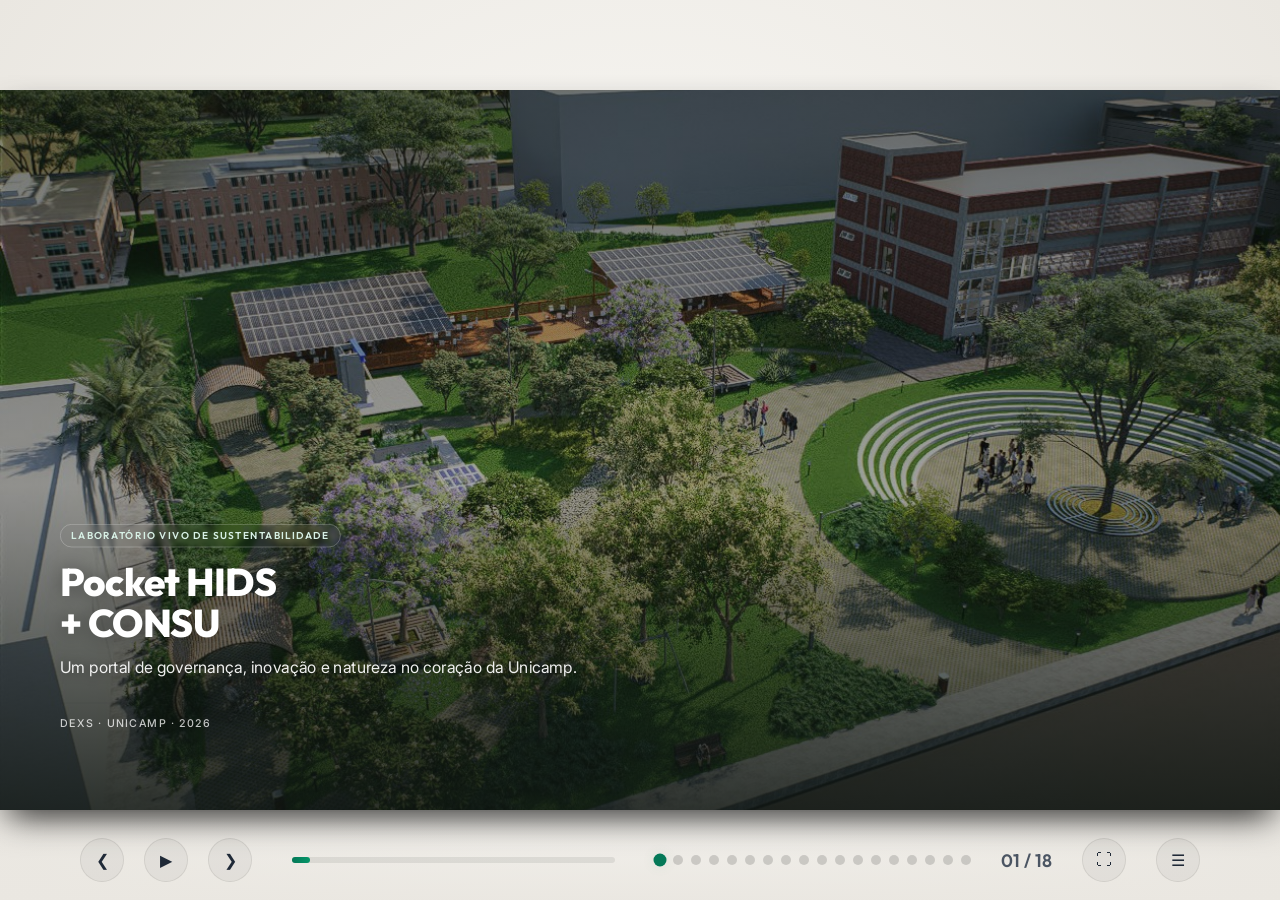
==== commit 8dd996fa: "Corrige nome do órgão: CONSUN → CONSU Remove a letra 'N' final do acrônimo em toda a apresentação. O" ====
--- a/index.html
+++ b/index.html
@@ -3,7 +3,7 @@
 <head>
     <meta charset="UTF-8">
     <meta name="viewport" content="width=device-width, initial-scale=1.0">
-    <title>Pocket HIDS + CONSUN - Apresentação Interativa</title>
+    <title>Pocket HIDS + CONSU - Apresentação Interativa</title>
     <link rel="stylesheet" href="style.css">
 </head>
 <body>
@@ -25,7 +25,7 @@
                     <div class="slide-scrim full"></div>
                     <div class="slide-content">
                         <span class="media-kicker animate-fade-in">Laboratório Vivo de Sustentabilidade</span>
-                        <h1 class="media-title animate-fade-in delay-1">Pocket HIDS<br>+ CONSUN</h1>
+                        <h1 class="media-title animate-fade-in delay-1">Pocket HIDS<br>+ CONSU</h1>
                         <p class="media-lead animate-fade-in delay-2">Um portal de governança, inovação e natureza no coração da Unicamp.</p>
                         <div class="cover-footer animate-fade-in delay-3" style="margin-top: 34px; color: rgba(255,255,255,0.75); letter-spacing: 2px;">
                             DExS &middot; UNICAMP &middot; 2026
@@ -41,7 +41,7 @@
                             <div class="split-label">
                                 <span class="split-tag now">Hoje</span>
                                 <h3 class="split-h">3.800 m² de gramado subutilizado</h3>
-                                <p class="split-p">Ao lado do antigo Banco do Brasil — que passará a sediar o novo CONSUN — uma vasta área verde ociosa, sem uso definido.</p>
+                                <p class="split-p">Ao lado do antigo Banco do Brasil — que passará a sediar o novo CONSU — uma vasta área verde ociosa, sem uso definido.</p>
                             </div>
                         </div>
                         <div class="split-pane animate-fade-in delay-1">
@@ -56,7 +56,7 @@
                     </div>
                     <div class="split-overtitle animate-fade-in">
                         <h2>O Contexto Estratégico</h2>
-                        <p>O Banco do Brasil se torna o novo CONSUN — e o entorno, uma oportunidade</p>
+                        <p>O Banco do Brasil se torna o novo CONSU — e o entorno, uma oportunidade</p>
                     </div>
                 </div>
 
@@ -64,14 +64,14 @@
                 <div class="slide">
                     <div class="slide-content">
                         <h2 class="slide-title animate-fade-in">O Percurso Vivo</h2>
-                        <p class="slide-subtitle animate-fade-in delay-1">Do estacionamento do CT à porta do novo CONSUN — caminhando por dentro do parque</p>
+                        <p class="slide-subtitle animate-fade-in delay-1">Do estacionamento do CT à porta do novo CONSU — caminhando por dentro do parque</p>
 
                         <div class="route-layout">
                             <!-- Left: to-scale animated site plan -->
                             <div class="route-map animate-scale-in delay-2">
                                 <div class="route-aerial">
                                     <img src="assets/site-aerial.jpg" alt="Imagem aérea do sítio">
-                                    <svg class="route-svg-overlay" viewBox="0 0 539 698" xmlns="http://www.w3.org/2000/svg" aria-label="Percurso CT ao CONSUN sobre imagem aérea" preserveAspectRatio="xMidYMid meet">
+                                    <svg class="route-svg-overlay" viewBox="0 0 539 698" xmlns="http://www.w3.org/2000/svg" aria-label="Percurso CT ao CONSU sobre imagem aérea" preserveAspectRatio="xMidYMid meet">
                                         <!-- Limite do projeto (Pocket HIDS) -->
                                         <polygon class="route-park" points="162.8,571.3 182.9,617.3 230.4,539.3 284.6,579.2 260.6,502 415.9,423.6 276.4,200.7 225.9,232.8 157.4,379.1"/>
 
@@ -95,7 +95,7 @@
                                             <circle class="route-halo" cx="456.2" cy="498.3" r="17"/>
                                             <circle class="route-dot" cx="456.2" cy="498.3" r="10"/>
                                             <text x="456.2" y="501.8" class="route-emoji">🏛️</text>
-                                            <text x="456.2" y="528" class="route-lbl">Novo CONSUN</text>
+                                            <text x="456.2" y="528" class="route-lbl">Novo CONSU</text>
                                         </g>
 
                                         <!-- Seta norte + barra de escala (0,2752 m/px · z19) -->
@@ -113,7 +113,7 @@
 
                             <!-- Right: confident explanation, no boxes to click -->
                             <div class="route-info animate-slide-left delay-3">
-                                <p class="route-lead">Os conselheiros estacionam no bosque arborizado do CT e chegam ao novo CONSUN <strong>caminhando por dentro do Pocket HIDS</strong>.</p>
+                                <p class="route-lead">Os conselheiros estacionam no bosque arborizado do CT e chegam ao novo CONSU <strong>caminhando por dentro do Pocket HIDS</strong>.</p>
                                 <p class="route-body">São cerca de <strong>155 metros</strong> porta a porta — dos quais ~100 m atravessam o parque. Um trajeto totalmente acessível e sombreado que converte um deslocamento comum em uma vivência científica, entre pergolados solares, jardins de chuva e a agrofloresta.</p>
                                 <div class="route-stats">
                                     <div class="route-stat"><span class="route-stat-num">~155 m</span><span class="route-stat-cap">porta a porta</span></div>
@@ -235,7 +235,7 @@
                                     <span class="pavilion-tag">Mobilidade</span>
                                 </div>
                                 <h3 class="pavilion-title">Estacionamento CT</h3>
-                                <p class="pavilion-desc">Vagas com sensores e eletropostos ligam o deslocamento de baixo carbono ao percurso acessível até o CONSUN.</p>
+                                <p class="pavilion-desc">Vagas com sensores e eletropostos ligam o deslocamento de baixo carbono ao percurso acessível até o CONSU.</p>
                             </div>
 
                             <!-- Biotecnologia -->
@@ -342,7 +342,7 @@
                         </div>
 
                         <div class="media-stats animate-fade-in delay-3" style="margin-top: 24px;">
-                            <div class="media-stat"><span class="media-stat-num">🅿️ Lado do CONSUN</span><span class="media-stat-cap">Vagas oficiais &amp; acessíveis (a confirmar)</span></div>
+                            <div class="media-stat"><span class="media-stat-num">🅿️ Lado do CONSU</span><span class="media-stat-cap">Vagas oficiais &amp; acessíveis (a confirmar)</span></div>
                             <div class="media-stat"><span class="media-stat-num">🚗 Estac. CT</span><span class="media-stat-cap">Overflow · ~155 m pelo parque</span></div>
                         </div>
                     </div>
@@ -635,19 +635,19 @@
                         <div class="questions-grid">
                             <div class="glass-panel question-card animate-fade-in delay-1">
                                 <span class="question-num">01</span>
-                                <p>O prédio novo do CONSUN poderá participar do laboratório vivo, recebendo um <strong>jardim vertical</strong>?</p>
+                                <p>O prédio novo do CONSU poderá participar do laboratório vivo, recebendo um <strong>jardim vertical</strong>?</p>
                             </div>
                             <div class="glass-panel question-card animate-fade-in delay-2">
                                 <span class="question-num">02</span>
-                                <p>Podemos prever <strong>acessibilidade universal</strong> até o prédio do CONSUN através do Pocket HIDS?</p>
+                                <p>Podemos prever <strong>acessibilidade universal</strong> até o prédio do CONSU através do Pocket HIDS?</p>
                             </div>
                             <div class="glass-panel question-card animate-fade-in delay-3">
                                 <span class="question-num">03</span>
-                                <p>Como <strong>colaborar por um ambiente mais sustentável</strong>, integrando CONSUN e Pocket HIDS e potencializando o terreno hoje vazio?</p>
+                                <p>Como <strong>colaborar por um ambiente mais sustentável</strong>, integrando CONSU e Pocket HIDS e potencializando o terreno hoje vazio?</p>
                             </div>
                             <div class="glass-panel question-card animate-fade-in delay-2">
                                 <span class="question-num">04</span>
-                                <p>Qual o <strong>público médio e a frequência</strong> das reuniões do CONSUN?</p>
+                                <p>Qual o <strong>público médio e a frequência</strong> das reuniões do CONSU?</p>
                             </div>
                             <div class="glass-panel question-card animate-fade-in delay-3">
                                 <span class="question-num">05</span>
